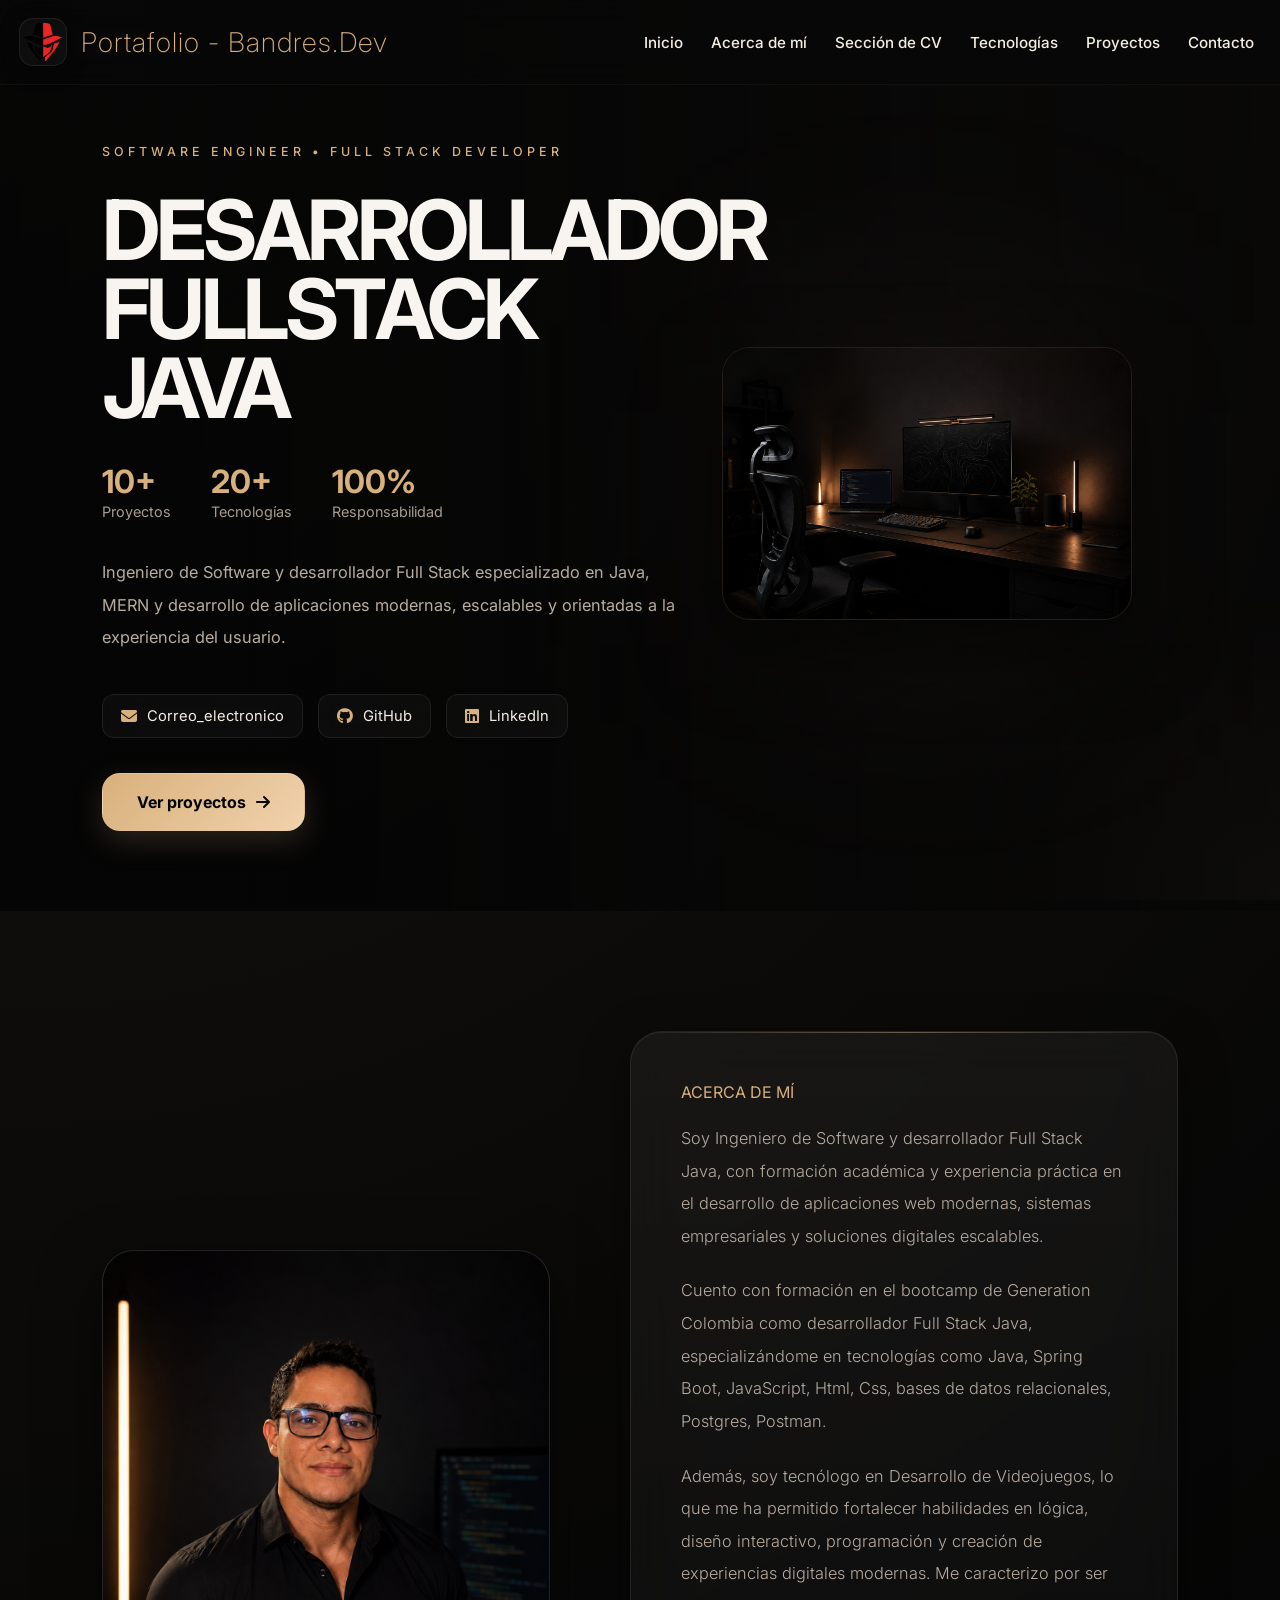
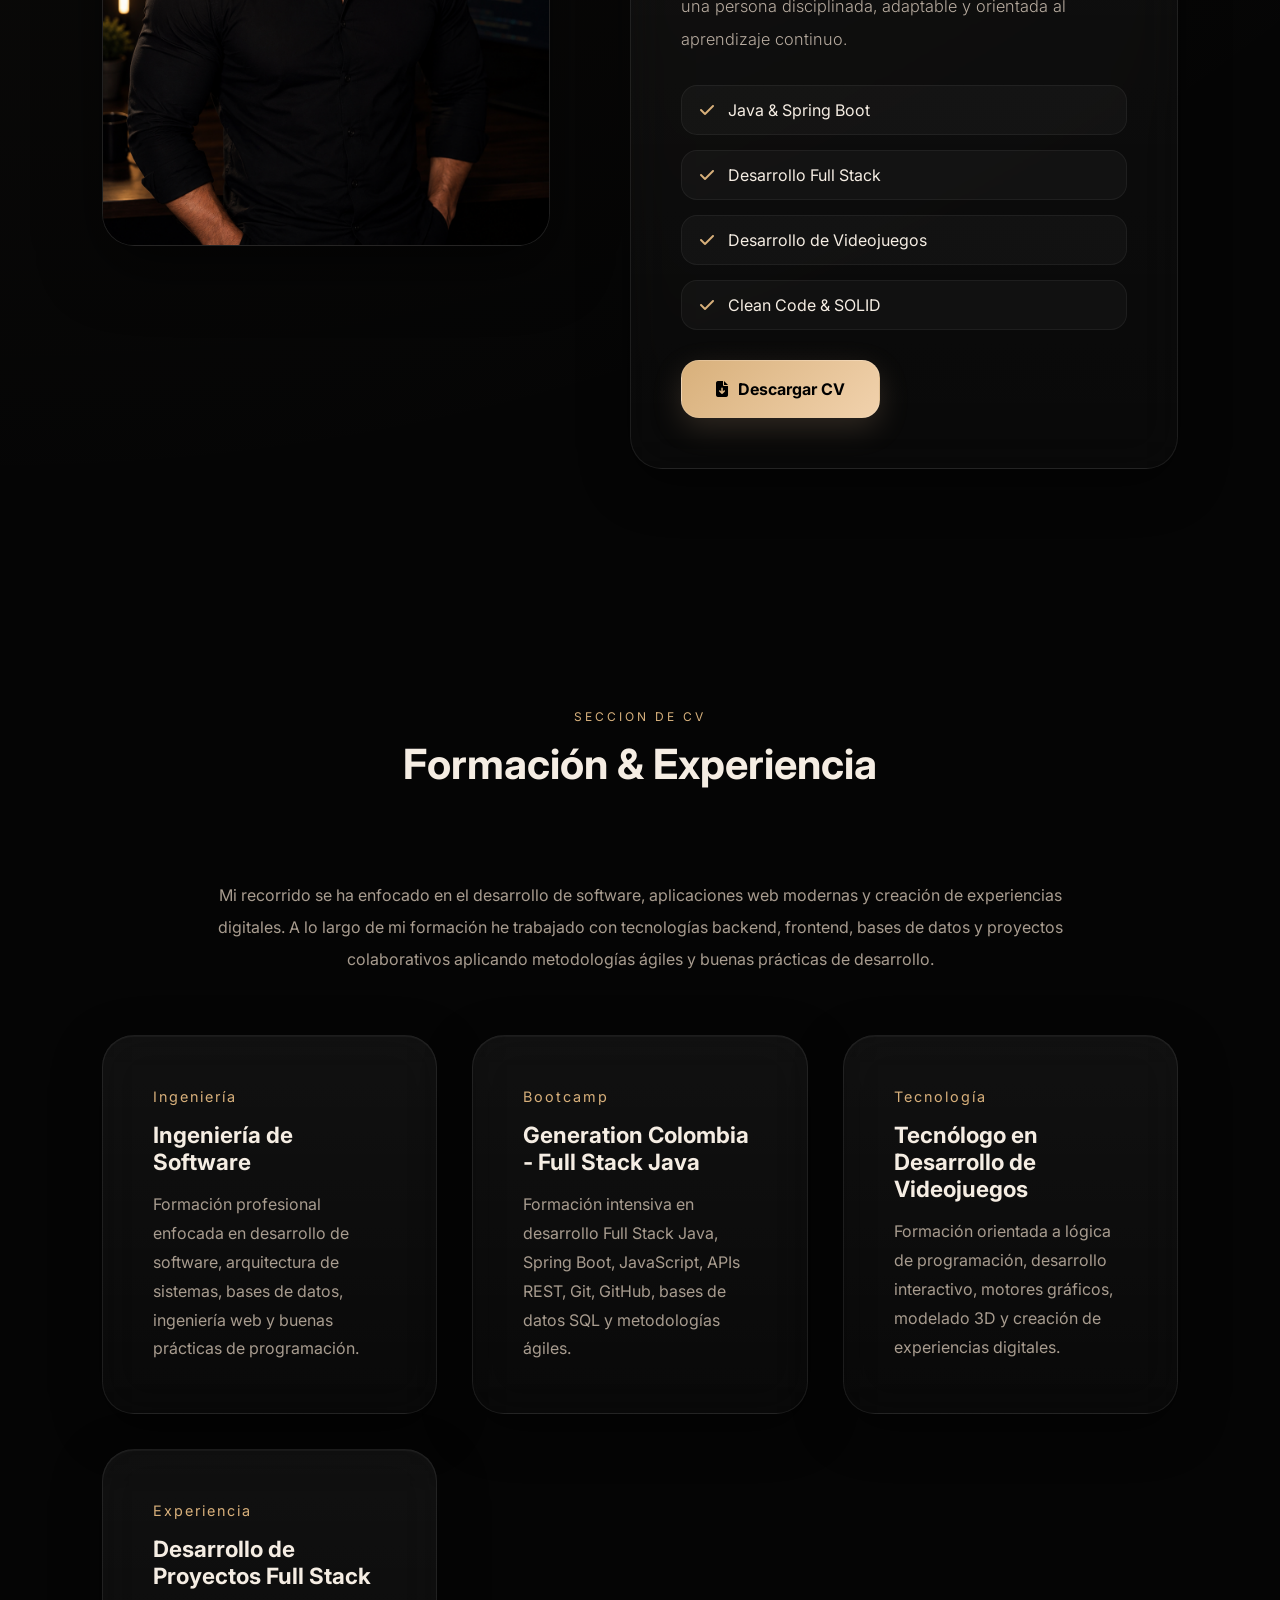
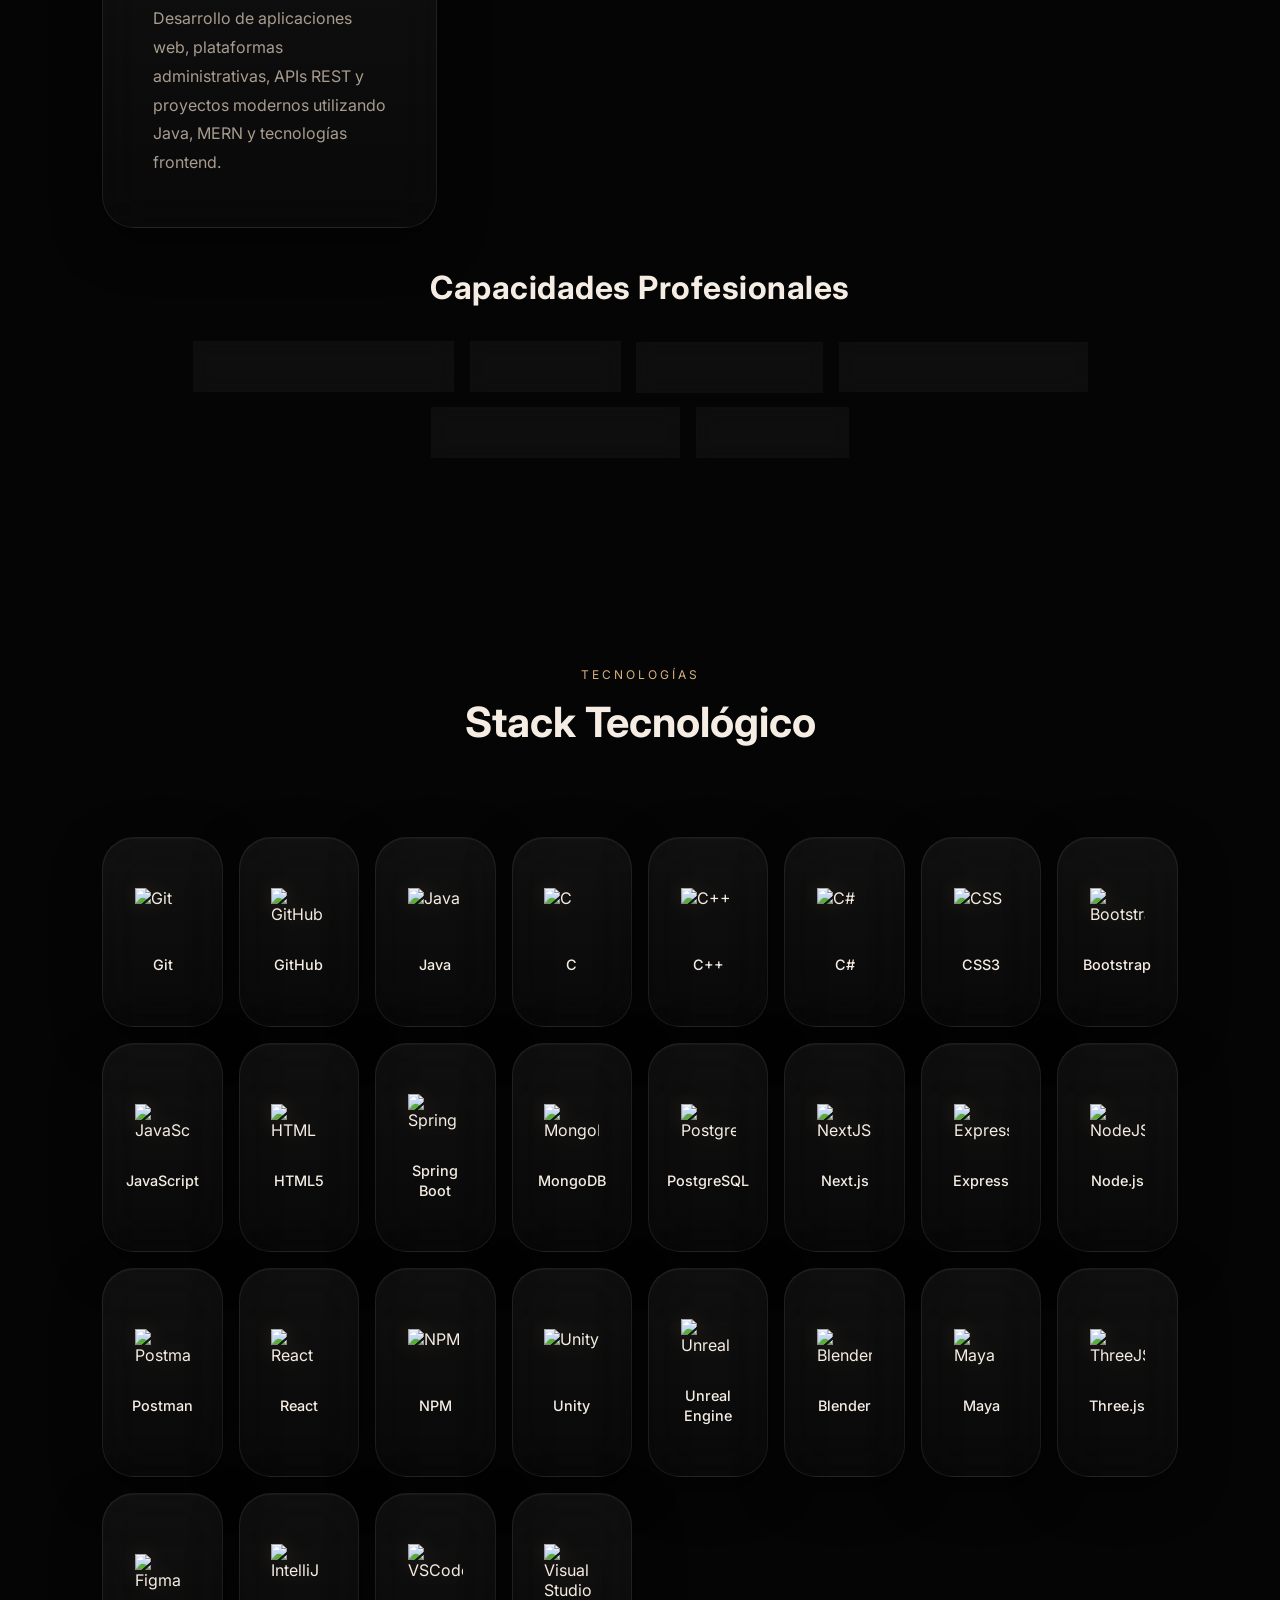
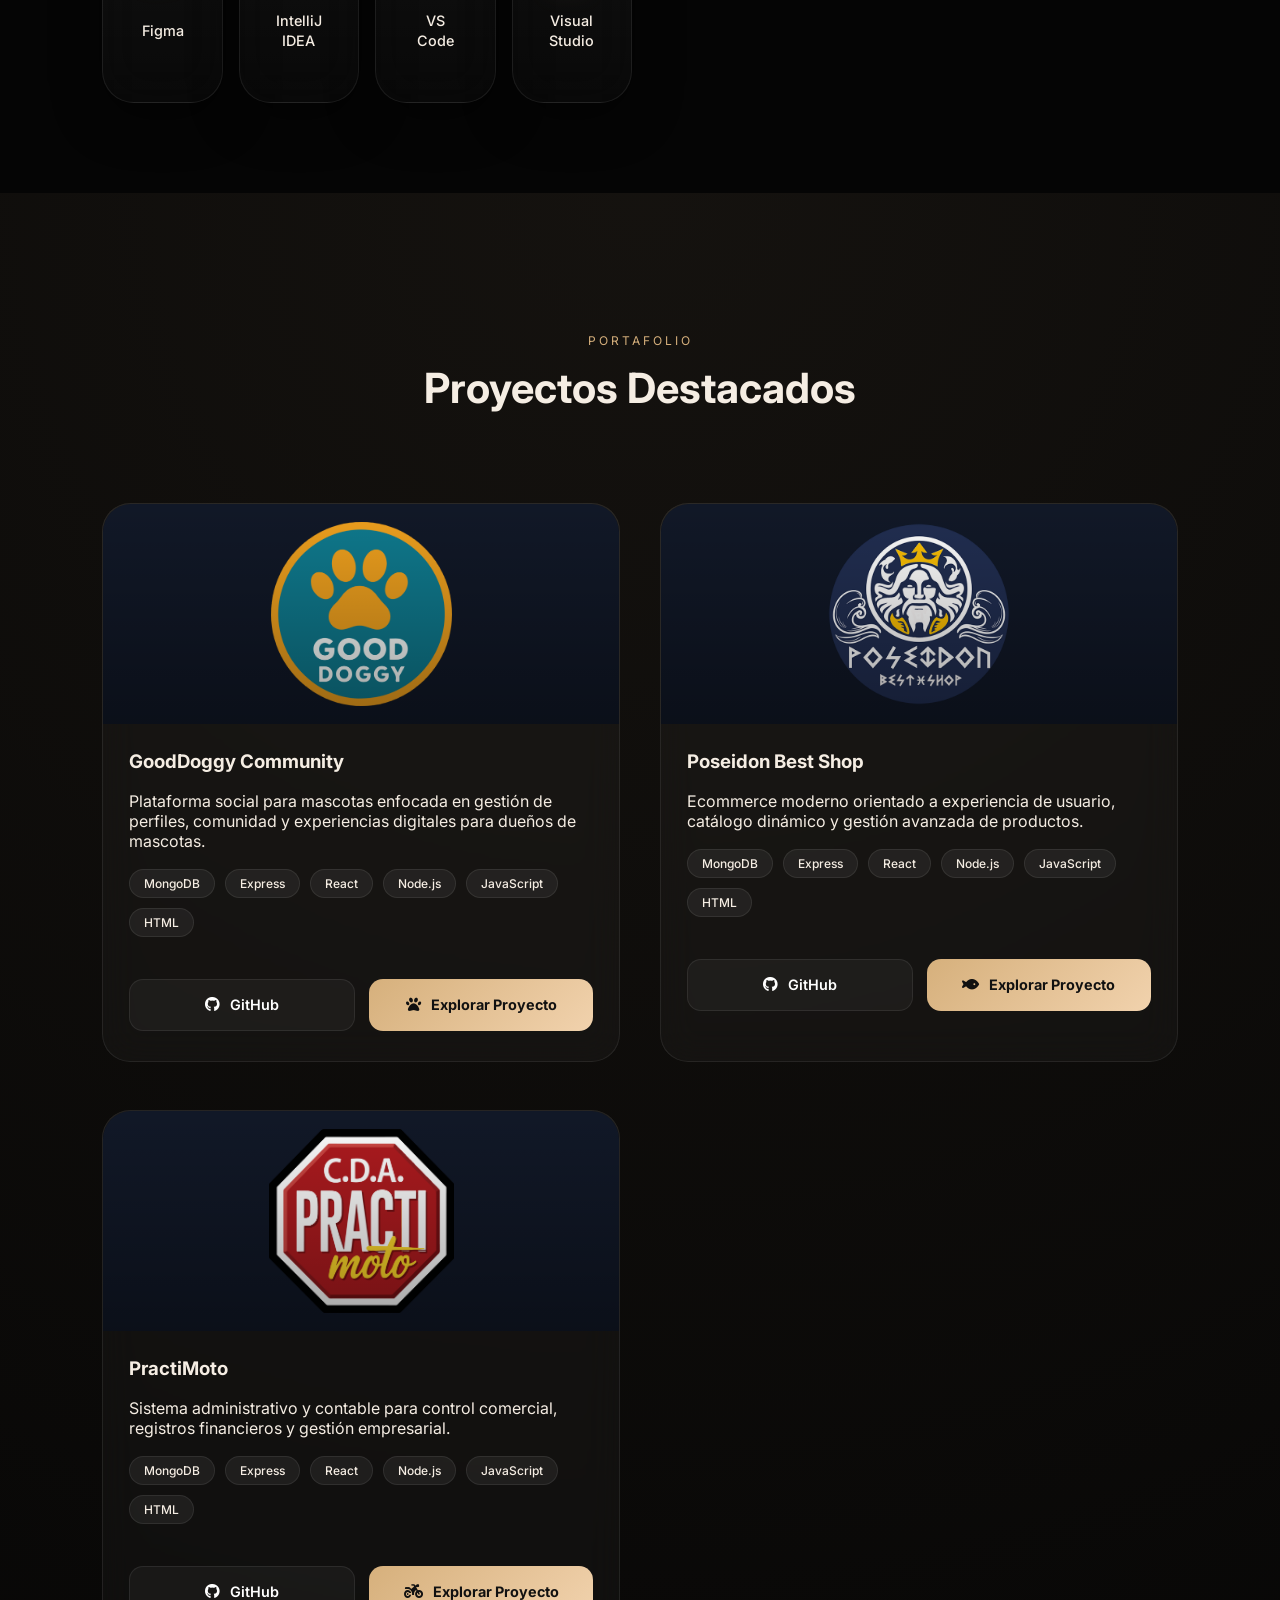
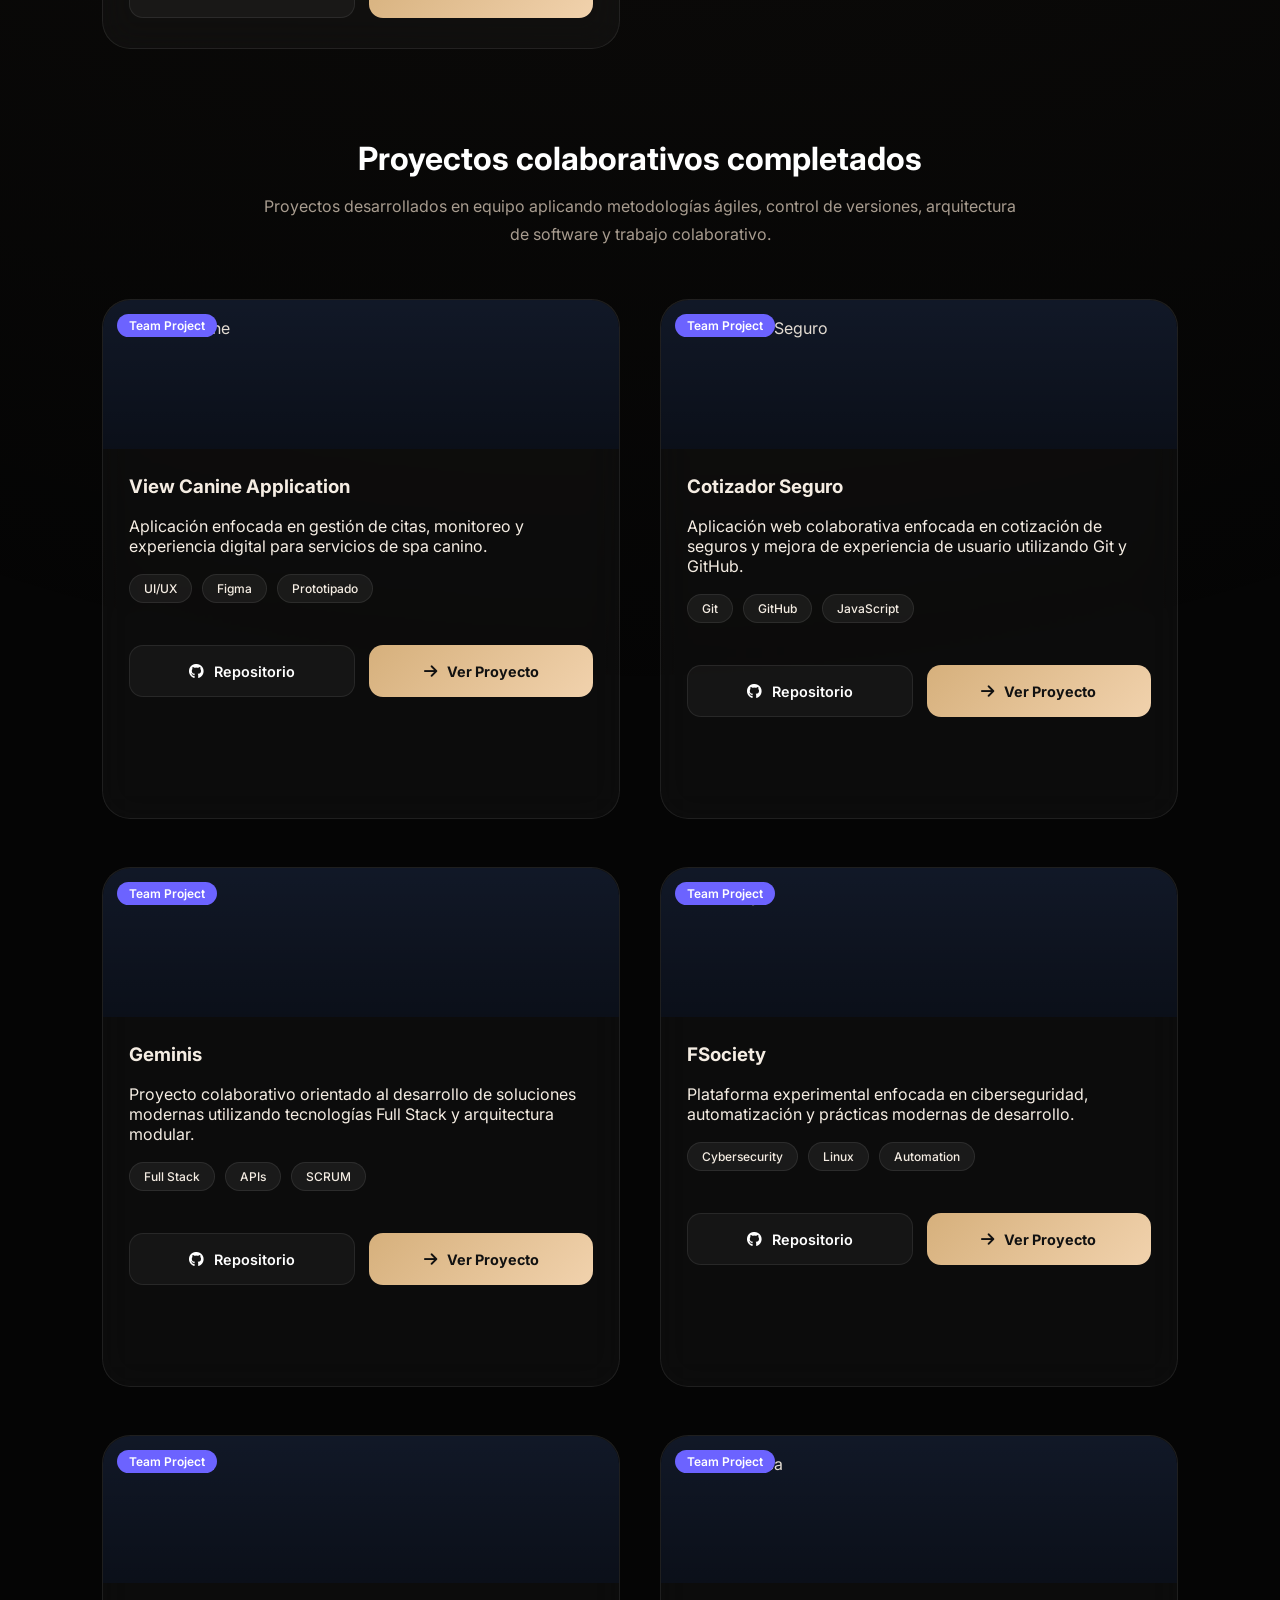
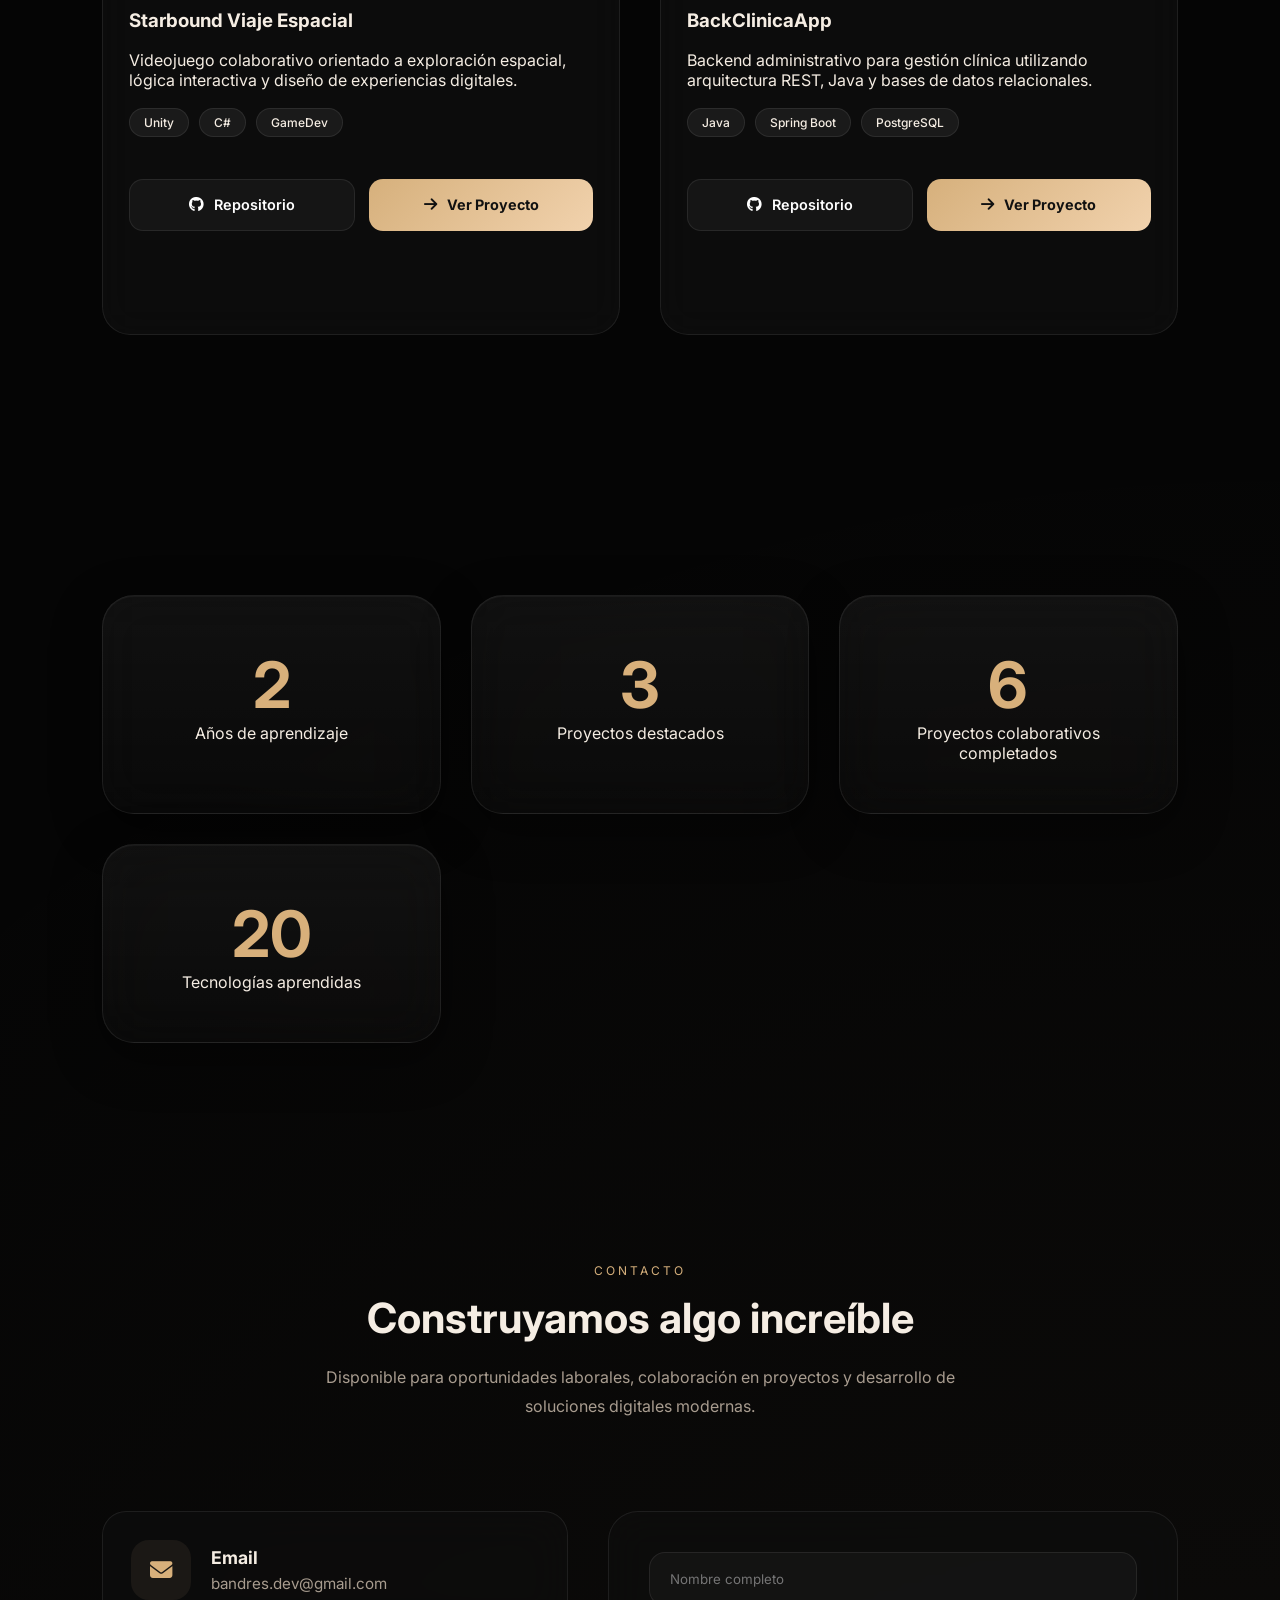
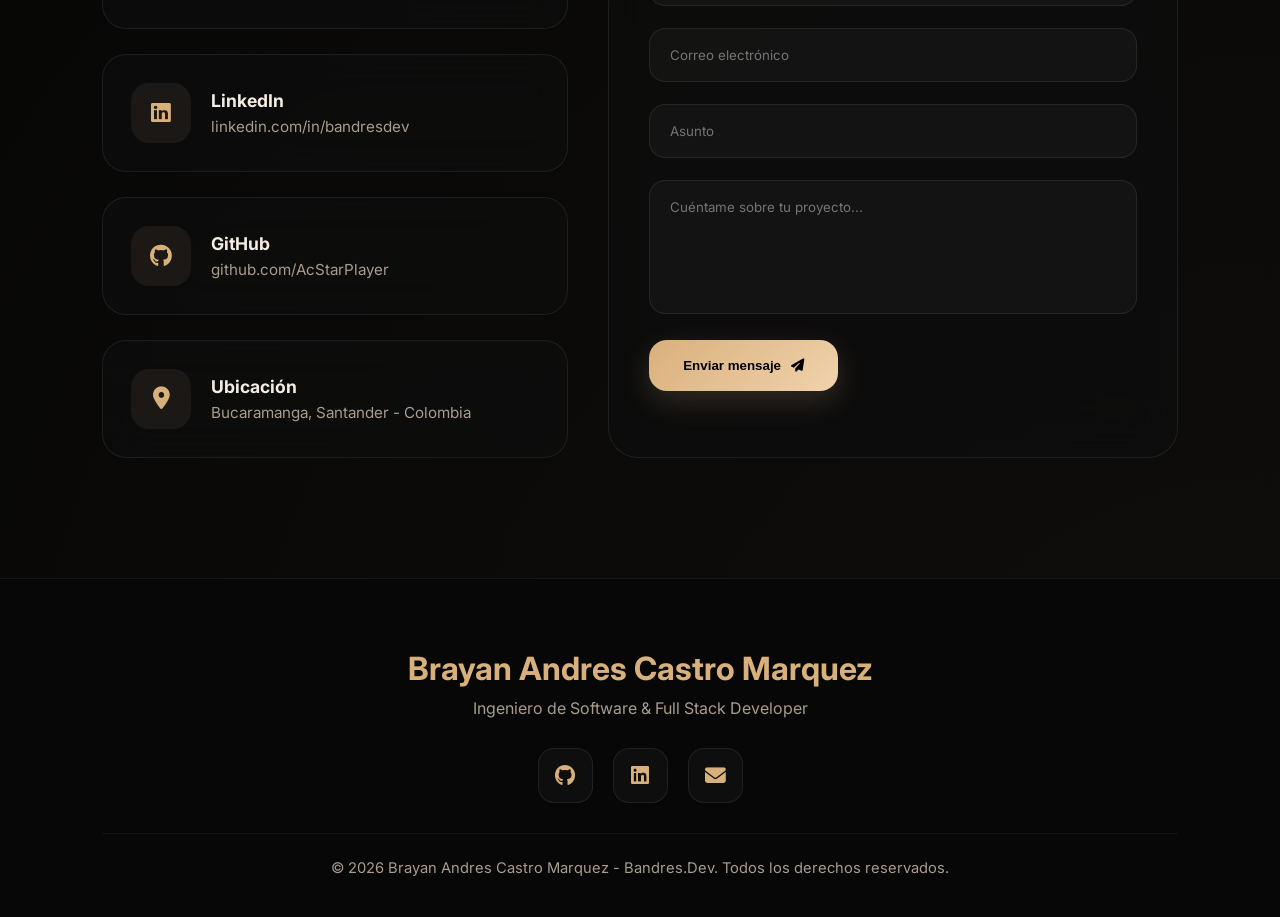
==== index.html @ ba2f90a4 "logo" ====
<!DOCTYPE html>
<html lang="es">

<head>
    <meta charset="UTF-8">
    <meta name="viewport" content="width=device-width, initial-scale=1.0">

    <title>Brayan Castro | Ingeniero de Software</title>

    <!-- CSS -->
    <link rel="stylesheet" href="css/styles.css">
    <link rel="stylesheet" href="css/projects.css">

    <!-- ICONOS -->
    <link rel="stylesheet"
        href="https://cdnjs.cloudflare.com/ajax/libs/font-awesome/6.5.2/css/all.min.css">

    <!-- GOOGLE FONTS -->
    <link rel="preconnect" href="https://fonts.googleapis.com">

    <link href="https://fonts.googleapis.com/css2?family=Inter:wght@300;400;500;600;700&display=swap"
        rel="stylesheet">
</head>

<body>

    <!-- LOADER -->

<div id="loader">

    <div class="spinner"></div>

</div>

    <!-- ========================= -->
    <!-- NAVBAR -->
    <!-- ========================= -->

    <header class="header">

        <nav class="navbar">

            <div class="logo">

                <img 
                    src="/logoMarcaPersonal/logoh.png" 
                    alt="Bandres Logo"
                    class="logo-img"
                >

                <span>
                    Portafolio - Bandres.Dev
                </span>

            </div>

            <!-- BOTON MENU MOBILE -->
            <div class="menu-toggle" id="menu-toggle">
                <span></span>
                <span></span>
                <span></span>
            </div>

            <ul class="nav-links" id="nav-links">

                <li><a href="#inicio">Inicio</a></li>

                <li><a href="#sobre-mi">
                    Acerca de mí
                </a></li>

                <li><a href="#cv">
                    Sección de CV
                </a></li>

                <li><a href="#tecnologias">
                    Tecnologías
                </a></li>

                <li><a href="#proyectos">
                    Proyectos
                </a></li>

                <li><a href="#contacto">
                    Contacto
                </a></li>

            </ul>

        </nav>

    </header>

    <!-- ========================= -->
    <!-- HERO -->
    <!-- ========================= -->

    <section class="hero" id="inicio">

        <div class="hero-content">

            <span class="subtitle">
                SOFTWARE ENGINEER • FULL STACK DEVELOPER
            </span>

            <h1>
                DESARROLLADOR <br>
                FULLSTACK JAVA
            </h1>

            <div class="hero-stats">

                <div>
                    <h3>10+</h3>
                    <span>Proyectos</span>
                </div>

                <div>
                    <h3>20+</h3>
                    <span>Tecnologías</span>
                </div>

                <div>
                    <h3>100%</h3>
                    <span>Responsabilidad</span>
                </div>

            </div>

            <p>
                Ingeniero de Software y desarrollador Full Stack especializado
                en Java, MERN y desarrollo de aplicaciones modernas,
                escalables y orientadas a la experiencia del usuario.
            </p>

            <!-- CONTACTO RÁPIDO -->

            <div class="hero-contact">

                <a href="mailto:bandres.dev@gmail.com">

                    <i class="fa-solid fa-envelope"></i>
                    Correo_electronico

                </a>

                <a href="https://github.com/AcStarPlayer" target="_blank">

                    <i class="fa-brands fa-github"></i>
                    GitHub

                </a>

                <a href="https://www.linkedin.com/in/bandresdev/" target="_blank">

                    <i class="fa-brands fa-linkedin"></i>
                    LinkedIn

                </a>

            </div>

            <div class="hero-buttons">

            <a href="#proyectos" class="btn-primary">
                Ver proyectos
                <i class="fa-solid fa-arrow-right"></i>
            </a>

        </div>

        </div>

        <div class="hero-image">

            <img src="img/foto2.png" alt="Brayan Castro Developer">

        </div>

    </section>

    <!-- ========================= -->
    <!-- SOBRE MÍ -->
    <!-- ========================= -->

    <section class="about" id="sobre-mi">

        <div class="about-image">

            <img src="img/foto1.png" alt="Brayan Castro">

        </div>

        <div class="about-content">

            <span>ACERCA DE MÍ</span>

            <br>
            <br>

            <p>
                Soy Ingeniero de Software y desarrollador Full Stack Java,
                con formación académica y experiencia práctica en el desarrollo
                de aplicaciones web modernas, sistemas empresariales y
                soluciones digitales escalables.
            </p>

            <p>
                Cuento con formación en el bootcamp de Generation Colombia
                como desarrollador Full Stack Java, especializándome en tecnologías
                como Java, Spring Boot, JavaScript, Html, Css, bases de datos
                relacionales, Postgres, Postman.
            </p>

            <p>
                Además, soy tecnólogo en Desarrollo de Videojuegos,
                lo que me ha permitido fortalecer habilidades en lógica,
                diseño interactivo, programación y creación de experiencias
                digitales modernas. Me caracterizo por ser una persona
                disciplinada, adaptable y orientada al aprendizaje continuo.
            </p>

            <div class="about-checks">

                <div>
                    <i class="fa-solid fa-check"></i>
                    Java & Spring Boot
                </div>

                <div>
                    <i class="fa-solid fa-check"></i>
                    Desarrollo Full Stack
                </div>

                <div>
                    <i class="fa-solid fa-check"></i>
                    Desarrollo de Videojuegos
                </div>

                <div>
                    <i class="fa-solid fa-check"></i>
                    Clean Code & SOLID
                </div>

            </div>

            <a 
                href="docs/CV-Brayan-Castro-Mod.pdf"
                download
                class="btn-primary"
            >

                <i class="fa-solid fa-file-arrow-down"></i>
                Descargar CV

            </a>

        </div>

    </section>


<!-- ========================= -->
<!-- CV -->
<!-- ========================= -->

<section class="experience" id="cv">

<!-- ========================= -->
<!-- EXPERIENCIA -->
<!-- ========================= -->

    <div class="section-title">

        <span>SECCION DE CV</span>

        <h2>Formación & Experiencia</h2>

    </div>

    <p class="experience-description">

        Mi recorrido se ha enfocado en el desarrollo de software,
    aplicaciones web modernas y creación de experiencias digitales.
    A lo largo de mi formación he trabajado con tecnologías backend,
    frontend, bases de datos y proyectos colaborativos aplicando
    metodologías ágiles y buenas prácticas de desarrollo.

    </p>

    <div class="timeline">

    <!-- Ingeniería -->

        <div class="timeline-item">

            <span>Ingeniería</span>

            <h3>Ingeniería de Software</h3>

            <p>
                Formación profesional enfocada en desarrollo de software,
                arquitectura de sistemas, bases de datos, ingeniería web
                y buenas prácticas de programación.
            </p>

        </div>

        <!-- Bootcamp -->

        <div class="timeline-item">

            <span>Bootcamp</span>

            <h3>Generation Colombia - Full Stack Java</h3>

            <p>
                Formación intensiva en desarrollo Full Stack Java,
                Spring Boot, JavaScript, APIs REST, Git, GitHub,
                bases de datos SQL y metodologías ágiles.
            </p>

        </div>

        <!-- Tecnólogo -->

        <div class="timeline-item">

            <span>Tecnología</span>

            <h3>Tecnólogo en Desarrollo de Videojuegos</h3>

            <p>
                Formación orientada a lógica de programación,
                desarrollo interactivo, motores gráficos,
                modelado 3D y creación de experiencias digitales.
            </p>

        </div>

        <!-- Experiencia -->

        <div class="timeline-item">

            <span>Experiencia</span>

            <h3>Desarrollo de Proyectos Full Stack</h3>

            <p>
                Desarrollo de aplicaciones web, plataformas
                administrativas, APIs REST y proyectos
                modernos utilizando Java, MERN y tecnologías frontend.
            </p>

        </div>

    </div>

    <div class="skills-summary">

        <br>
        <br>

        <h3>Capacidades Profesionales</h3>

        <div class="skills-grid">

            <span>Arquitectura Cliente-Servidor</span>
            <span>Diseño UI / UX</span>
            <span>Modelado de Datos</span>
            <span>Integración de APIs RESTful</span>
            <span>POO & Estructuras de Datos</span>
            <span>SCRUM / Agile</span>

        </div>

    </div>

</section>

    <!-- ========================= -->
    <!-- TECNOLOGÍAS -->
    <!-- ========================= -->

    <section class="technologies" id="tecnologias">

        <div class="section-title">

            <span>TECNOLOGÍAS</span>

            <h2>Stack Tecnológico</h2>

        </div>

        <div class="tech-grid">

            <div class="tech-card">
                <img src="https://skillicons.dev/icons?i=git" alt="Git">
                <h3>Git</h3>
            </div>

            <div class="tech-card">
                <img src="https://skillicons.dev/icons?i=github" alt="GitHub">
                <h3>GitHub</h3>
            </div>

            <div class="tech-card">
                <img src="https://skillicons.dev/icons?i=java" alt="Java">
                <h3>Java</h3>
            </div>

            <div class="tech-card">
                <img src="https://skillicons.dev/icons?i=c" alt="C">
                <h3>C</h3>
            </div>

            <div class="tech-card">
                <img src="https://skillicons.dev/icons?i=cpp" alt="C++">
                <h3>C++</h3>
            </div>

            <div class="tech-card">
                <img src="https://skillicons.dev/icons?i=cs" alt="C#">
                <h3>C#</h3>
            </div>

            <div class="tech-card">
                <img src="https://skillicons.dev/icons?i=css" alt="CSS">
                <h3>CSS3</h3>
            </div>

            <div class="tech-card">
                <img src="https://skillicons.dev/icons?i=bootstrap" alt="Bootstrap">
                <h3>Bootstrap</h3>
            </div>

            <div class="tech-card">
                <img src="https://skillicons.dev/icons?i=js" alt="JavaScript">
                <h3>JavaScript</h3>
            </div>

            <div class="tech-card">
                <img src="https://skillicons.dev/icons?i=html" alt="HTML">
                <h3>HTML5</h3>
            </div>

            <div class="tech-card">
                <img src="https://skillicons.dev/icons?i=spring" alt="Spring">
                <h3>Spring Boot</h3>
            </div>

            <div class="tech-card">
                <img src="https://skillicons.dev/icons?i=mongodb" alt="MongoDB">
                <h3>MongoDB</h3>
            </div>


            <div class="tech-card">
                <img src="https://skillicons.dev/icons?i=postgres" alt="PostgreSQL">
                <h3>PostgreSQL</h3>
            </div>

            <div class="tech-card">
                <img src="https://skillicons.dev/icons?i=nextjs" alt="NextJS">
                <h3>Next.js</h3>
            </div>

            <div class="tech-card">
                <img src="https://skillicons.dev/icons?i=express" alt="Express">
                <h3>Express</h3>
            </div>

            <div class="tech-card">
                <img src="https://skillicons.dev/icons?i=nodejs" alt="NodeJS">
                <h3>Node.js</h3>
            </div>

            <div class="tech-card">
                <img src="https://skillicons.dev/icons?i=postman" alt="Postman">
                <h3>Postman</h3>
            </div>

            <div class="tech-card">
                <img src="https://skillicons.dev/icons?i=react" alt="React">
                <h3>React</h3>
            </div>


            <div class="tech-card">
                <img src="https://cdn.jsdelivr.net/gh/devicons/devicon/icons/npm/npm-original-wordmark.svg" alt="NPM">
                <h3>NPM</h3>
            </div>

            <div class="tech-card">
                <img src="https://skillicons.dev/icons?i=unity" alt="Unity">
                <h3>Unity</h3>
            </div>

            <div class="tech-card">
                <img src="https://skillicons.dev/icons?i=unreal" alt="Unreal">
                <h3>Unreal Engine</h3>
            </div>

            <div class="tech-card">
                <img src="https://skillicons.dev/icons?i=blender" alt="Blender">
                <h3>Blender</h3>
            </div>

            <div class="tech-card">
                <img src="https://cdn.jsdelivr.net/gh/devicons/devicon/icons/maya/maya-original.svg" alt="Maya">
                <h3>Maya</h3>
            </div>

            <div class="tech-card">
                <img src="https://skillicons.dev/icons?i=threejs" alt="ThreeJS">
                <h3>Three.js</h3>
            </div>

            <div class="tech-card">
                <img src="https://skillicons.dev/icons?i=figma" alt="Figma">
                <h3>Figma</h3>
            </div>

            <div class="tech-card">
                <img src="https://skillicons.dev/icons?i=idea" alt="IntelliJ">
                <h3>IntelliJ IDEA</h3>
            </div>

            <div class="tech-card">
                <img src="https://skillicons.dev/icons?i=vscode" alt="VSCode">
                <h3>VS Code</h3>
            </div>

            <div class="tech-card">
                <img src="https://skillicons.dev/icons?i=visualstudio" alt="Visual Studio">
                <h3>Visual Studio</h3>
            </div>

        </div>

    </section>

<!-- ========================= -->
<!-- PROYECTOS -->
<!-- ========================= -->

<section class="projects" id="proyectos">

    <div class="section-title">

        <span>PORTAFOLIO</span>

        <h2>Proyectos Destacados</h2>

    </div>

    <div class="projects-grid">

        <!-- GOODDOGGY -->

        <div class="project-card">

            <div class="project-image">

                <img src="/projects/imgGoodDoggy/logogooddoggy.png" alt="GoodDoggy">
            
            </div>

            <div class="project-content">

                <h3>GoodDoggy Community</h3>

                <p>
                    Plataforma social para mascotas enfocada en
                    gestión de perfiles, comunidad y experiencias
                    digitales para dueños de mascotas.
                </p>

                <div class="project-tags">

                    <span>MongoDB</span>
                    <span>Express</span>
                    <span>React</span>
                    <span>Node.js</span>
                    <span>JavaScript</span>
                    <span>HTML</span>

                </div>

                <div class="project-buttons">

                    <a 
                        href="https://github.com/AcStarPlayer/gooddoggyibero"
                        target="_blank"
                        class="project-btn github-btn"
                    >

                        <i class="fa-brands fa-github"></i>
                        GitHub

                    </a>

                    <a 
                        href="projects/gooddoggy.html"
                        class="project-btn demo-btn"
                    >

                        <i class="fa-solid fa-paw"></i>
                        Explorar Proyecto

                    </a>

                </div>

            </div>

        </div>

        <!-- POSEIDON -->

        <div class="project-card">

            <div class="project-image">

                <img src="/projects/imgProjects/logoposeidon.png" alt="Poseidon Shop">

            </div>

            <div class="project-content">

                <h3>Poseidon Best Shop</h3>

                <p>
                    Ecommerce moderno orientado a experiencia
                    de usuario, catálogo dinámico y gestión
                    avanzada de productos.
                </p>

                <div class="project-tags">

                    <span>MongoDB</span>
                    <span>Express</span>
                    <span>React</span>
                    <span>Node.js</span>
                    <span>JavaScript</span>
                    <span>HTML</span>

                </div>

                <div class="project-buttons">

                    <a 
                        href="https://github.com/AcStarPlayer/poseidonibero-v2"
                        target="_blank"
                        class="project-btn github-btn"
                    >

                        <i class="fa-brands fa-github"></i>
                        GitHub

                    </a>

                    <a 
                        href="/projects/poseidon1.html"
                        class="project-btn demo-btn"
                    >

                        <i class="fa-etch fa-solid fa-fish"></i>
                        Explorar Proyecto

                    </a>

                </div>

            </div>

        </div>

        <!-- PRACTIMOTO -->

        <div class="project-card">

            <div class="project-image">

                <img src="/projects/imgCdaPractiMoto/cdapractimoto.png" alt="PractiMoto">

            </div>

            <div class="project-content">

                <h3>PractiMoto</h3>

                <p>
                    Sistema administrativo y contable
                    para control comercial, registros
                    financieros y gestión empresarial.
                </p>

                <div class="project-tags">

                    <span>MongoDB</span>
                    <span>Express</span>
                    <span>React</span>
                    <span>Node.js</span>
                    <span>JavaScript</span>
                    <span>HTML</span>

                </div>

                <div class="project-buttons">

                    <a 
                        href="https://github.com/AcStarPlayer/CdaPractiMoto"
                        target="_blank"
                        class="project-btn github-btn"
                    >
                        <i class="fa-brands fa-github"></i>
                        GitHub

                    </a>

                    <a 
                        href="projects/practimoto.html"
                        class="project-btn demo-btn"
                    >

                        <i class="fa-solid fa-motorcycle"></i>
                        Explorar Proyecto

                    </a>

                </div>

            </div>

        </div>

    </div>

    <!-- ========================= -->
    <!-- PROYECTOS COLABORATIVOS -->
    <!-- ========================= -->

    <div class="projects-subtitle">

        <h3>
            Proyectos colaborativos completados
        </h3>

        <p>
            Proyectos desarrollados en equipo aplicando
            metodologías ágiles, control de versiones,
            arquitectura de software y trabajo colaborativo.
        </p>

    </div> 

    <div class="projects-grid collaborative-projects">

        <!-- VIEW CANINE -->

        <div class="project-card">

            <span class="badge-team">Team Project</span>

            <div class="project-image">

                <img src="img/viewcanine.jpg" alt="View Canine">

            </div>

            <div class="project-content">

                <h3>View Canine Application</h3>

                <p>
                    Aplicación enfocada en gestión de citas,
                    monitoreo y experiencia digital para
                    servicios de spa canino.
                </p>

                <div class="project-tags">

                    <span>UI/UX</span>
                    <span>Figma</span>
                    <span>Prototipado</span>

                </div>

                <div class="project-buttons">

                    <a href="#" class="project-btn github-btn">
                        <i class="fa-brands fa-github"></i>
                        Repositorio
                    </a>

                    <a href="#" class="project-btn demo-btn">
                        <i class="fa-solid fa-arrow-right"></i>
                        Ver Proyecto
                    </a>

                </div>

            </div>

        </div>

        <!-- COTIZADOR -->

        <div class="project-card">

            <span class="badge-team">Team Project</span>

            <div class="project-image">

                <img src="img/cotizador.jpg" alt="Cotizador Seguro">

            </div>

            <div class="project-content">

                <h3>Cotizador Seguro</h3>

                <p>
                    Aplicación web colaborativa enfocada en
                    cotización de seguros y mejora de experiencia
                    de usuario utilizando Git y GitHub.
                </p>

                <div class="project-tags">

                    <span>Git</span>
                    <span>GitHub</span>
                    <span>JavaScript</span>

                </div>

                <div class="project-buttons">

                    <a href="#" class="project-btn github-btn">
                        <i class="fa-brands fa-github"></i>
                        Repositorio
                    </a>

                    <a href="#" class="project-btn demo-btn">
                        <i class="fa-solid fa-arrow-right"></i>
                        Ver Proyecto
                    </a>

                </div>

            </div>

        </div>

        <!-- GEMINIS -->

        <div class="project-card">

            <span class="badge-team">Team Project</span>

            <div class="project-image">

                <img src="img/geminis.jpg" alt="Geminis">

            </div>

            <div class="project-content">

                <h3>Geminis</h3>

                <p>
                    Proyecto colaborativo orientado al desarrollo
                    de soluciones modernas utilizando tecnologías
                    Full Stack y arquitectura modular.
                </p>

                <div class="project-tags">

                    <span>Full Stack</span>
                    <span>APIs</span>
                    <span>SCRUM</span>

                </div>

                <div class="project-buttons">

                    <a href="#" class="project-btn github-btn">
                        <i class="fa-brands fa-github"></i>
                        Repositorio
                    </a>

                    <a href="#" class="project-btn demo-btn">
                        <i class="fa-solid fa-arrow-right"></i>
                        Ver Proyecto
                    </a>

                </div>

            </div>

        </div>


        <!-- FSOCIETY -->

        <div class="project-card">

            <span class="badge-team">Team Project</span>

            <div class="project-image">

                <img src="img/fsociety.jpg" alt="FSociety">

            </div>

            <div class="project-content">

                <h3>FSociety</h3>

                <p>
                    Plataforma experimental enfocada en
                    ciberseguridad, automatización y
                    prácticas modernas de desarrollo.
                </p>

                <div class="project-tags">

                    <span>Cybersecurity</span>
                    <span>Linux</span>
                    <span>Automation</span>

                </div>

                <div class="project-buttons">

                    <a href="#" class="project-btn github-btn">
                        <i class="fa-brands fa-github"></i>
                        Repositorio
                    </a>

                    <a href="#" class="project-btn demo-btn">
                        <i class="fa-solid fa-arrow-right"></i>
                        Ver Proyecto
                    </a>

                </div>

            </div>

        </div>

        <!-- STARBOUND -->

        <div class="project-card">

            <span class="badge-team">Team Project</span>

            <div class="project-image">

                <img src="img/starbound.jpg" alt="Starbound">

            </div>

            <div class="project-content">

                <h3>Starbound Viaje Espacial</h3>

                <p>
                    Videojuego colaborativo orientado a
                    exploración espacial, lógica interactiva
                    y diseño de experiencias digitales.
                </p>

                <div class="project-tags">

                    <span>Unity</span>
                    <span>C#</span>
                    <span>GameDev</span>

                </div>

                <div class="project-buttons">

                    <a href="#" class="project-btn github-btn">
                        <i class="fa-brands fa-github"></i>
                        Repositorio
                    </a>

                    <a href="#" class="project-btn demo-btn">
                        <i class="fa-solid fa-arrow-right"></i>
                        Ver Proyecto
                    </a>

                </div>

            </div>

        </div>

        <!-- BACKCLINICA -->

        <div class="project-card">

            <span class="badge-team">Team Project</span>

            <div class="project-image">

                <img src="img/backclinica.jpg" alt="BackClinica">

            </div>

            <div class="project-content">

                <h3>BackClinicaApp</h3>

                <p>
                    Backend administrativo para gestión
                    clínica utilizando arquitectura REST,
                    Java y bases de datos relacionales.
                </p>

                <div class="project-tags">

                    <span>Java</span>
                    <span>Spring Boot</span>
                    <span>PostgreSQL</span>

                </div>

                <div class="project-buttons">

                    <a href="#" class="project-btn github-btn">
                        <i class="fa-brands fa-github"></i>
                        Repositorio
                    </a>

                    <a href="#" class="project-btn demo-btn">
                        <i class="fa-solid fa-arrow-right"></i>
                        Ver Proyecto
                    </a>

                </div>

            </div>

        </div>

    </div>

</section>

<!-- ========================= -->
<!-- ESTADÍSTICAS -->
<!-- ========================= -->

<section class="stats">

    <div class="stat-box">

        <h2 class="counter" data-target="2">0</h2>

        <p>
            Años de aprendizaje
        </p>

    </div>

    <div class="stat-box">

        <h2 class="counter" data-target="3">0</h2>

        <p>
            Proyectos destacados
        </p>

    </div>

    <div class="stat-box">

        <h2 class="counter" data-target="6">0</h2>

        <p>
            Proyectos colaborativos completados
        </p>

    </div>

    <div class="stat-box">

        <h2 class="counter" data-target="20">0</h2>

        <p>
            Tecnologías aprendidas
        </p>

    </div>

</section>

<!-- ========================= -->
<!-- CONTACTO -->
<!-- ========================= -->

<section class="contact" id="contacto">

    <div class="section-title">

        <span>CONTACTO</span>

        <h2>Construyamos algo increíble</h2>

        <p class="contact-description">

            Disponible para oportunidades laborales,
            colaboración en proyectos y desarrollo
            de soluciones digitales modernas.

        </p>

    </div>

    <div class="contact-container">

        <!-- INFORMACIÓN -->

        <div class="contact-info">

            <!-- EMAIL -->

            <a 
                href="mailto:bandres.dev@gmail.com"
                class="contact-card"
            >

                <i class="fa-solid fa-envelope"></i>

                <div>

                    <h3>Email</h3>

                    <p>bandres.dev@gmail.com</p>

                </div>

            </a>

            <!-- LINKEDIN -->

            <a 
                href="https://www.linkedin.com/in/bandresdev/"
                target="_blank"
                class="contact-card"
            >

                <i class="fa-brands fa-linkedin"></i>

                <div>

                    <h3>LinkedIn</h3>

                    <p>linkedin.com/in/bandresdev</p>

                </div>

            </a>

            <!-- GITHUB -->

            <a 
                href="https://github.com/AcStarPlayer"
                target="_blank"
                class="contact-card"
            >

                <i class="fa-brands fa-github"></i>

                <div>

                    <h3>GitHub</h3>

                    <p>github.com/AcStarPlayer</p>

                </div>

            </a>

            <!-- UBICACIÓN -->

            <a 
                href="https://www.google.com/maps/place/Bucaramanga,+Santander/"
                target="_blank"
                class="contact-card"
            >

                <i class="fa-solid fa-location-dot"></i>

                <div>

                    <h3>Ubicación</h3>

                    <p>Bucaramanga, Santander - Colombia</p>

                </div>

            </a>

        </div>

        <!-- FORMULARIO -->

        <form class="contact-form" id="contact-form">

            <div class="input-group">

                <input 
                    type="text"
                    name="from_name"
                    placeholder="Nombre completo"
                    required
                >

            </div>

            <div class="input-group">

                <input 
                    type="email"
                    name="from_email"
                    placeholder="Correo electrónico"
                    required
                >

            </div>

            <div class="input-group">

                <input 
                    type="text"
                    name="subject"
                    placeholder="Asunto"
                    required
                >

            </div>

            <div class="input-group">

                <textarea
                    name="message"
                    rows="6"
                    placeholder="Cuéntame sobre tu proyecto..."
                    required
                ></textarea>

            </div>

            <button type="submit" class="btn-primary">

                Enviar mensaje

                <i class="fa-solid fa-paper-plane"></i>

            </button>

        </form>

    </div>

</section>

<!-- ========================= -->
<!-- FOOTER -->
<!-- ========================= -->

<footer class="footer">

    <div class="footer-content">

        <div class="footer-brand">

            <h3>Brayan Andres Castro Marquez</h3>

            <p>
                Ingeniero de Software & Full Stack Developer
            </p>

        </div>

        <div class="footer-socials">

            <a 
                href="https://github.com/AcStarPlayer"
                target="_blank"
                rel="noopener noreferrer"
            >
                <i class="fa-brands fa-github"></i>
            </a>

            <a 
                href="https://www.linkedin.com/in/bandresdev/"
                target="_blank"
            >
                <i class="fa-brands fa-linkedin"></i>
            </a>

            <a href="mailto:bandres.dev@gmail.com">

                <i class="fa-solid fa-envelope"></i>

            </a>

        </div>

        <div class="footer-bottom">

            <p>
                © 2026 Brayan Andres Castro Marquez - Bandres.Dev. Todos los derechos reservados.
            </p>

        </div>

    </div>

</footer>

    <!-- EMAIL JS -->
    <script src="https://cdn.jsdelivr.net/npm/@emailjs/browser@4/dist/email.min.js"></script>

    <!-- JS -->
    <script src="js/app.js"></script>

</body>

</html>
---- css/styles.css ----
/* ========================= */
/* RESET */
/* ========================= */

*{
    margin:0;
    padding:0;
    box-sizing:border-box;
}

html{
    scroll-behavior:smooth;
}
body{

    font-family:'Inter', sans-serif;

    background:
    radial-gradient(
        circle at top left,
        rgba(214,180,140,.08),
        transparent 20%
    ),

    radial-gradient(
        circle at bottom right,
        rgba(214,180,140,.05),
        transparent 20%
    ),

    #050505;

    color:var(--text);

    overflow-x:hidden;

}

body::before{

    content:'';    

    position:fixed;

    inset:0;

    background:
    radial-gradient(
        circle at top left,
        rgba(214,180,140,.08),
        transparent 25%
    ),

    radial-gradient(
        circle at bottom right,
        rgba(214,180,140,.05),
        transparent 20%
    );

    pointer-events:none;

    z-index:0;

}

section{

    position:relative;
    z-index:2;
    padding:120px 8%;

}

body::after{

    content:'';

    position:fixed;

    inset:0;

    background-image:
    linear-gradient(rgba(255,255,255,.03) 1px, transparent 1px),
    linear-gradient(90deg, rgba(255,255,255,.03) 1px, transparent 1px);

    background-size:60px 60px;

    opacity:.15;

    pointer-events:none;

    z-index:0;

}

/* ========================= */
/* VARIABLES */
/* ========================= */

:root{

    --bg-color:#050505;

    --card-color:
    rgba(15,15,15,.72);

    --primary:#d8b07b;

    --primary-light:#f1d2ad;

    --text:#f5ede3;

    --gray:#a89c8f;

    --border:
    rgba(255,255,255,.08);

    --glass:
    rgba(255,255,255,.03);

    --glass-border:
    rgba(255,255,255,.10);

    --glass-bg:
    linear-gradient(
        180deg,
        rgba(255,255,255,.05),
        rgba(255,255,255,.02)
    );

}

.container{
    width:100%;
    max-width:1400px;
    margin:auto;
}


/* ========================= */
/* NAVBAR */
/* ========================= */

.header{

    width:100%;

    padding:18px 2% 18px 1.5%;

    position:fixed;

    top:0;

    z-index:1000;

    background:
    rgba(8,8,8,.65);

    backdrop-filter:blur(16px);

    border-bottom:
    1px solid rgba(255,255,255,.04);

}

.navbar{

    width:100%;

    display:flex;

    justify-content:space-between;

    align-items:center;

}

/* LOGO */

.logo{

    display:flex;

    align-items:center;

    gap:14px;

    font-size:1.7rem;

    font-weight:200;

    color:var(--primary);

    letter-spacing:1px;

    white-space:nowrap;

}

/* IMAGEN LOGO */

.logo-img{

    width:48px;

    height:48px;

    object-fit:cover;

    border-radius:14px;

    border:1px solid rgba(255,255,255,.08);

    background:rgba(255,255,255,.03);

    padding:4px;

    transition:.3s ease;

    box-shadow:
    0 5px 20px rgba(0,0,0,.35);

}

.logo-img:hover{

    transform:scale(1.08);

    border-color:rgba(214,180,140,.35);

    box-shadow:
    0 0 20px rgba(214,180,140,.18);

}

/* ========================= */
/* MENU HAMBURGUESA */
/* ========================= */

.menu-toggle{

    display:none;

    width:45px;
    height:45px;

    border-radius:12px;

    border:1px solid rgba(255,255,255,.08);

    background:rgba(255,255,255,.03);

    backdrop-filter:blur(10px);

    cursor:pointer;

    align-items:center;
    justify-content:center;

    flex-direction:column;

    gap:6px;

    transition:.3s;

}

.menu-toggle span{

    width:22px;
    height:2px;

    background:var(--text);

    border-radius:10px;

    transition:.3s;

}

/* ANIMACION */

.menu-toggle.active span:nth-child(1){

    transform:
    rotate(45deg)
    translate(5px,6px);

}

.menu-toggle.active span:nth-child(2){

    opacity:0;

}

.menu-toggle.active span:nth-child(3){

    transform:
    rotate(-45deg)
    translate(5px,-6px);

}

/* LINKS */
.nav-links{

    display:flex;

    align-items:center;

    gap:28px;

    list-style:none;

    margin-left:auto;

}

.nav-links a{

    text-decoration:none;

    color:var(--text);

    transition:.3s;

    font-size:.95rem;

    font-weight:500;

    white-space:nowrap;

}

.nav-links a:hover{

    color:var(--primary);

}

.btn-nav{

    padding:14px 28px;

    background:var(--primary);
    color:#000;

    text-decoration:none;

    border-radius:10px;

    font-weight:600;

    transition:.3s;

}

.btn-nav:hover{

    transform:translateY(-3px);

    box-shadow:
    0 10px 25px rgba(214,180,140,.2);

}

/* ========================= */
/* HERO */
/* ========================= */

.hero{

    min-height:92vh;

    display:grid;
    grid-template-columns:1.1fr .9fr;

    align-items:center;

    padding:140px 8% 80px;

    gap:40px;

    position:relative;
    overflow:hidden;

    background:
    linear-gradient(
        90deg,
        rgba(5,5,5,.92) 0%,
        rgba(5,5,5,.80) 35%,
        rgba(5,5,5,.45) 60%,
        rgba(5,5,5,.12) 100%
    );
}

.hero-content{

    max-width:580px;

}

.subtitle{

    color:var(--primary);

    letter-spacing:4px;

    font-size:.78rem;

    font-weight:500;

}

.hero h1{

    font-size:5.2rem;

    line-height:.95;

    margin:30px 0;

    font-weight:700;

    letter-spacing:-4px;

    color:#f8f4ef;

}

.hero-tags{

    display:flex;
    gap:20px;

    margin-bottom:30px;

}

.hero-tags span{

    display:flex;

    align-items:center;

    gap:8px;

    color:#e9d0af;

    font-size:.95rem;

}

.hero p{

    color:#b8aca0;

    line-height:2;

    max-width:580px;

    margin-bottom:40px;

    font-size:1.02rem;

}

.hero-contact{

    display:flex;

    flex-wrap:wrap;

    gap:15px;

    margin-bottom:35px;

}

.hero-contact a{

    display:flex;

    align-items:center;

    gap:10px;

    padding:12px 18px;

    background:rgba(255,255,255,.03);

    border:1px solid rgba(255,255,255,.08);

    border-radius:12px;

    text-decoration:none;

    color:var(--text);

    transition:.3s;

    font-size:.92rem;

    backdrop-filter:blur(10px);

}

.hero-contact a:hover{

    border-color:rgba(214,180,140,.35);

    transform:translateY(-3px);

    color:var(--primary);

}

.hero-contact i{

    color:var(--primary);

    font-size:1rem;

}

.hero-buttons{

    display:flex;
    gap:20px;

}

.btn-primary{

    padding:18px 34px;

    background:
    linear-gradient(
        135deg,
        #d8b07b,
        #f1d2ad
    );

    color:#000;

    text-decoration:none;

    border-radius:18px;

    font-weight:700;

    transition:.4s;

    display:inline-flex;

    align-items:center;

    gap:10px;

    border:1px solid rgba(255,255,255,.12);

    box-shadow:
    0 10px 30px rgba(214,180,140,.18);

}

.btn-primary:hover{

    transform:translateY(-5px);

    box-shadow:
    0 10px 30px rgba(214,180,140,.3);

}

.btn-secondary{

    padding:18px 34px;

    border:1px solid rgba(214,180,140,.25);

    color:#f1e5d6;

    text-decoration:none;

    border-radius:14px;

    transition:.3s;

    background:rgba(255,255,255,.02);

    backdrop-filter:blur(10px);

}

.btn-secondary:hover{

    border-color:var(--primary);

    background:rgba(214,180,140,.06);

}

.hero-image{

    position:relative;

}

.hero-image::before{

    content:'';

    position:absolute;

    width:320px;
    height:320px;

    background:
        rgba(214,180,140,.08);

    filter:blur(120px);

    top:50%;
    left:50%;

    transform:translate(-50%,-50%);

    z-index:-1;
}

.hero-content{
    animation:fadeUp 1s ease;
}

.hero-image{
    animation:floatImage 5s ease-in-out infinite;
}

@keyframes fadeUp{

    from{
        opacity:0;
        transform:translateY(40px);
    }

    to{
        opacity:1;
        transform:translateY(0);
    }

}

@keyframes floatImage{

    0%{
        transform:translateY(0px);
    }

    50%{
        transform:translateY(-10px);
    }

    100%{
        transform:translateY(0px);
    }

}

/* ========================= */
/* HERO IMAGE */
/* ========================= */

.hero-image img{

    width:100%;
    max-width:580px;
    height:auto;
    max-height:720px;
    object-fit:cover;
    border-radius:28px;
    border:1px solid rgba(214,180,140,.12);
    box-shadow: 0 30px 80px rgba(0,0,0,.6);
    transition:.4s ease;
}

/* EFECTO HOVER */

.hero-image img:hover {

    transform: scale(1.02);

    box-shadow:
        0 0 60px rgba(0, 183, 255, 0.25),
        0 20px 100px rgba(0, 0, 0, 0.8);
}

.hero {

    min-height:92vh;

    display:grid;

    grid-template-columns:1.1fr .9fr;

    align-items:center;

    padding:140px 8% 80px;

    gap:40px;

    position:relative;

    overflow:hidden;

    background:
    linear-gradient(
        90deg,
        rgba(5,5,5,.96) 0%,
        rgba(5,5,5,.92) 35%,
        rgba(5,5,5,.70) 60%,
        rgba(5,5,5,.35) 100%
    );

}

.hero h1{

    font-size:5.2rem;

    line-height:.95;

    margin:30px 0;

    font-weight:700;

    letter-spacing:-4px;

    color:#f8f4ef;

}

.hero-stats{
    display:flex;
    gap:40px;
    margin:35px 0;
}

.hero-stats h3{
    color:var(--primary);
    font-size:2rem;
}

.hero-stats span{
    color:var(--gray);
    font-size:.9rem;
}

section{

    position:relative;

}

/* ========================= */
/* RESPONSIVE */
/* ========================= */

@media(max-width:992px){

    .hero{

        grid-template-columns:1fr;
        padding-top:160px;
        min-height:100vh;
    }

    .hero h1{

        font-size:4rem;
    }

    .hero-image img{

        height:500px;
        order:-1;
    }

    .about{
        grid-template-columns:1fr;
    }

}

@media(max-width:768px){

    .menu-toggle{

        display:flex;
        z-index:1001;

    }

    .logo{

        font-size:1rem;

        gap:10px;

    }

    .logo-img{

        width:40px;

        height:40px;

    }

    .nav-links{

        position:absolute;

        top:85px;

        left:0;
        right:0;

        margin:auto;

        width:92%;

        background:rgba(10,10,10,.96);

        border:1px solid rgba(255,255,255,.08);

        border-radius:24px;

        padding:30px;

        display:flex;

        flex-direction:column;

        align-items:center;

        gap:24px;

        backdrop-filter:blur(18px);

        opacity:0;

        visibility:hidden;

        transform:translateY(-15px);

        transition:.35s ease;

    }

    .nav-links.active{

        opacity:1;

        visibility:visible;

        transform:translateY(0);

    }

    .nav-links li{

        width:100%;

    }

    .nav-links a{

        width:100%;

        display:flex;

        justify-content:center;

        padding:14px;

        border-radius:14px;

    }

    .nav-links a:hover{

        background:rgba(214,180,140,.08);

    }

    .hero{

        padding:140px 6% 60px;

    }

    .hero h1{

        font-size:3rem;

    }

    .hero-tags{

        flex-direction:column;

        align-items:flex-start;

    }

    .hero-buttons{

        flex-direction:column;

    }

    .hero-image img{

        height:420px;

    }

    .hero-contact{

    flex-direction:column;

    align-items:flex-start;

    }

}

@media(max-width:600px){

    .tech-grid{

        grid-template-columns:
        repeat(3,1fr);

    }

    .tech-card{

        padding:18px 8px;

    }

    .tech-card i{

        font-size:2.2rem;

    }

    .tech-card h3{

        font-size:.75rem;

    }

}

.section-title{

    text-align:center;
    margin-bottom:55px;
}

.section-title span{

    color:var(--primary);

    letter-spacing:3px;

    font-size:.8rem;

}

.section-title h2{

    font-size:3rem;

    margin-top:15px;

}

.experience-description{

    max-width:900px;

    margin:0 auto 60px;

    text-align:center;

    color:var(--gray);

    line-height:2;

    font-size:1rem;

}

.technologies{

    padding:90px 8%;

}

.tech-grid{

    display:grid;
    grid-template-columns:
    repeat(auto-fit,minmax(110px,1fr));
    gap:16px;
    align-items:stretch;
}

.tech-card{

    background:#0d0d0d;
    height:100%;
    min-height:120px;
    border:1px solid rgba(255,255,255,.08);
    border-radius:22px;
    padding:18px 10px;
    display:flex;
    flex-direction:column;
    justify-content:center;
    align-items:center;
    transition:.35s;
    position:relative;
    overflow:hidden;

}

.tech-card::before{

    content:'';

    position:absolute;

    inset:0;

    background:
    linear-gradient(
        135deg,
        rgba(214,180,140,.15),
        transparent
    );

    opacity:0;

    transition:.4s;

}

.tech-card:hover::before{

    opacity:1;

}

.tech-card:hover{

    transform:
    translateY(-8px)
    scale(1.05);

    border-color:rgba(214,180,140,.3);

    box-shadow:
    0 15px 40px rgba(0,0,0,.6);

}

.tech-card i{

    font-size:3rem;

    margin-bottom:12px;

    color:var(--primary);

    z-index:2;

}

.tech-card h3{

    font-size:.9rem;

    font-weight:500;

    color:var(--text);

    z-index:2;

}

.tech-card img{

    width:55px;

    height:55px;

    object-fit:contain;

    margin-bottom:12px;

    z-index:2;

    transition:.3s;

    filter:
    drop-shadow(0 0 10px rgba(214,180,140,.15));

}

.tech-card:hover img{

    transform:scale(1.12);

}

.timeline{

    display:grid;

    grid-template-columns:
    repeat(auto-fit,minmax(280px,1fr));

    gap:35px;

    margin-top:60px;

}

.timeline-item{
    padding:40px;
    border-radius:24px;
    background:rgba(15,15,15,.65);
    border:1px solid rgba(255,255,255,.08);
    transition:.3s;

    position:relative;
    overflow:hidden;
}

.timeline-item span{

    color:var(--primary);
    font-size:.9rem;
    letter-spacing:2px;

}

.timeline-item h3{

    margin:15px 0;
    font-size:1.4rem;

}

.timeline-item p{

    color:var(--gray);
    line-height:1.8;

}

.timeline-item:hover{
    transform:translateY(-5px);
    border-color:rgba(214,180,140,.2);
}

.about-checks{

    display:flex;

    flex-direction:column;

    gap:15px;

    margin:30px 0;

}

.about-checks div{

    display:flex;

    align-items:center;

    gap:14px;

    padding:14px 18px;

    border-radius:16px;

    background:rgba(255,255,255,.03);

    border:1px solid rgba(255,255,255,.05);

    transition:.3s;

}

.about-checks div:hover{

    transform:translateX(8px);

    border-color:rgba(214,180,140,.25);

    background:rgba(214,180,140,.05);

}

.about-checks i{

    color:var(--primary);

}

.tech-card{

    cursor:pointer;

}

.tech-card h3{

    text-align:center;

    line-height:1.4;

}

/* ========================= */
/* SKILLS PROFESIONALES */
/* ========================= */

.skills-summary{
    max-width:1100px;
    margin:0 auto;
}

.skills-summary h3{
    font-size:2rem;
    margin-bottom:35px;
    text-align:center;
    color:var(--text);
    letter-spacing:.5px;
}

/* GRID DE HABILIDADES */

.skills-grid{
    display:flex;
    flex-wrap:wrap;
    gap:16px;
    justify-content:center;
}

/* BADGES */

.skills-grid span{
    padding:14px 22px;
    background:rgba(255,255,255,.04);
    border:1px solid rgba(255,255,255,.08);
    border-radius:14px;
    color:var(--primary-light);
    font-size:.95rem;
    font-weight:500;
    line-height:1.3;
    backdrop-filter:blur(10px);
    transition:.3s ease;
    cursor:default;
    white-space:nowrap;
}

/* HOVER SUTIL (NO CLICKABLE) */

.skills-grid span:hover{
    transform:translateY(-3px);
    border-color:rgba(214,180,140,.35);
    background:rgba(214,180,140,.08);
    box-shadow:
        0 8px 22px rgba(214,180,140,.12);
}

.stats{

    padding:100px 8%;

    display:grid;

    grid-template-columns:repeat(auto-fit,minmax(250px,1fr));

    gap:30px;

}

.stat-box{

    text-align:center;

    padding:50px;

    background:rgba(15,15,15,.65);

    border-radius:20px;

}

.stat-box h2{

    font-size:4rem;

    color:var(--primary);

}

.about{

    padding:120px 8%;

    display:grid;

    grid-template-columns:.9fr 1.1fr;

    gap:80px;

    align-items:center;

    position:relative;

}

.about-image img{

    width:100%;

    border-radius:32px;

    border:1px solid rgba(255,255,255,.08);

    background:var(--glass-bg);

    backdrop-filter:blur(20px);

    box-shadow:
    0 20px 60px rgba(0,0,0,.55),
    inset 0 1px 0 rgba(255,255,255,.06);

    transition:.5s ease;

    object-fit:cover;

}

.about-image img:hover{

    transform:translateY(-8px);

    box-shadow:
    0 30px 80px rgba(0,0,0,.7),
    0 0 40px rgba(214,180,140,.08);

}

.about-content span{

    color:var(--primary);

}

.about-content h2{

    font-size:3.4rem;

    margin:18px 0 28px;

    line-height:1.1;

    letter-spacing:-2px;

    color:#fff;

}

.about-content p{

    color:#b8aca0;

    line-height:2;

    margin-bottom:22px;

    font-size:1.02rem;

    font-weight:300;

}

.cta{

    margin:80px 8%;
    padding:60px;
    border-radius:30px;
    text-align:center;
    background:linear-gradient(
        135deg,
        rgba(214,180,140,.15),
        rgba(255,255,255,.03)
    );

    border:1px solid rgba(255,255,255,.08);
}

.cta h2{

    font-size:3rem;

    margin-bottom:20px;

}

.cta p{

    color:var(--gray);

    margin-bottom:40px;

}

.cta a{

    padding:16px 35px;

    background:var(--primary);

    color:#000;

    text-decoration:none;

    border-radius:12px;

}

/* ========================= */
/* FOOTER */
/* ========================= */

.footer{

    padding:70px 8% 40px;

    border-top:
    1px solid rgba(255,255,255,.06);

    background:#070707;

}

.footer-content{

    max-width:1400px;

    margin:auto;

    display:flex;

    flex-direction:column;

    align-items:center;

    gap:30px;

    text-align:center;

}

.footer-brand h3{

    font-size:2rem;

    color:var(--primary);

    margin-bottom:10px;

}

.footer-brand p{

    color:var(--gray);

    font-size:1rem;

}

.footer-socials{

    display:flex;

    gap:20px;

}

.footer-socials a{

    width:55px;
    height:55px;

    display:flex;

    align-items:center;
    justify-content:center;

    border-radius:16px;

    text-decoration:none;

    background:rgba(255,255,255,.03);

    border:1px solid rgba(255,255,255,.08);

    color:var(--primary);

    font-size:1.3rem;

    transition:.3s;

}

.footer-socials a:hover{

    transform:translateY(-5px);

    border-color:rgba(214,180,140,.35);

    background:rgba(214,180,140,.08);

    box-shadow:
    0 10px 25px rgba(214,180,140,.12);

}

.footer-bottom{

    width:100%;

    padding-top:25px;

    border-top:
    1px solid rgba(255,255,255,.05);

}

.footer-bottom p{

    color:var(--gray);

    font-size:.92rem;

}

.socials{

    display:flex;

    justify-content:center;

    gap:25px;

    margin-bottom:20px;

}

.socials a{

    color:var(--primary);

    font-size:1.5rem;

}

#loader{

    position:fixed;

    width:100%;
    height:100vh;

    background:#050505;

    z-index:99999;

    display:flex;

    justify-content:center;
    align-items:center;

    transition:1s;

}

.spinner{

    width:70px;
    height:70px;

    border:5px solid #222;

    border-top:5px solid var(--primary);

    border-radius:50%;

    animation:spin 1s linear infinite;

}

@keyframes spin{

    100%{

        transform:rotate(360deg);

    }

}

.hide-loader{

    opacity:0;
    visibility:hidden;

}

.tech-card,
.stat-box,
.timeline-item,
.cta,
.about-content{

    padding:50px;

    border-radius:32px;

    background:var(--glass-bg);

    border:1px solid rgba(255,255,255,.08);

    backdrop-filter:blur(24px);

    box-shadow:
    0 15px 50px rgba(0,0,0,.45),
    inset 0 1px 0 rgba(255,255,255,.04);

    position:relative;

    overflow:hidden;

}

.about-content::before{

    content:'';

    position:absolute;

    top:0;
    left:0;

    width:100%;
    height:1px;

    background:
    linear-gradient(
        90deg,
        transparent,
        rgba(214,180,140,.4),
        transparent
    );

}

/* ========================= */
/* CONTACT */
/* ========================= */

.contact{

    padding:120px 8%;

}

.contact-description{

    max-width:700px;

    margin:20px auto 0;

    color:var(--gray);

    line-height:1.8;

    text-align:center;

}

.contact-container{

    display:grid;

    grid-template-columns:.9fr 1.1fr;

    gap:40px;

    margin-top:70px;

}

.contact-info{

    display:flex;

    flex-direction:column;

    gap:25px;

}

.contact-card{

    display:flex;
    align-items:center;
    gap:20px;
    padding:28px;
    border-radius:24px;
    background:rgba(15,15,15,.65);
    border:1px solid rgba(255,255,255,.08);
    backdrop-filter:blur(20px);
    transition:.3s;
    text-decoration:none;
    color:var(--text);
    cursor:pointer;

}

.contact-card:hover{

    transform:translateY(-6px);
    border-color:rgba(214,180,140,.35);
    background:rgba(255,255,255,.03);
    box-shadow:
    0 15px 40px rgba(0,0,0,.45);
    color:var(--primary-light);

}

.contact-card i{

    width:60px;
    height:60px;

    display:flex;

    align-items:center;
    justify-content:center;

    border-radius:18px;

    background:rgba(214,180,140,.08);

    color:var(--primary);

    font-size:1.4rem;

}

.contact-card h3{

    margin-bottom:6px;

    font-size:1.1rem;

}

.contact-card p{

    color:var(--gray);
    transition:.3s;
    font-size:.95rem;

}

.contact-form{

    padding:40px;

    border-radius:30px;

    background:rgba(15,15,15,.65);

    border:1px solid rgba(255,255,255,.08);

    backdrop-filter:blur(20px);

}

.input-group{

    margin-bottom:22px;

}

.contact-form input,
.contact-form textarea{

    width:100%;

    padding:18px 20px;

    background:rgba(255,255,255,.03);

    border:1px solid rgba(255,255,255,.08);

    border-radius:16px;

    outline:none;

    color:var(--text);

    font-family:'Inter', sans-serif;

    transition:.3s;

}

.contact-form textarea{

    resize:none;

}

.contact-form input:focus,
.contact-form textarea:focus{

    border-color:rgba(214,180,140,.4);

    background:rgba(255,255,255,.04);

}

.contact-form button{

    border:none;

    cursor:pointer;

}

/* ========================= */
/* RESPONSIVE CONTACT */
/* ========================= */

@media(max-width:992px){

    .contact-container{

        grid-template-columns:1fr;

    }

}

.tech-card::after,
.timeline-item::after,
.blog-card::after,
.contact-card::after{

    content:'';

    position:absolute;

    inset:0;

    background:
    linear-gradient(
        120deg,
        transparent,
        rgba(255,255,255,.03),
        transparent
    );

    opacity:0;

    transition:.5s;

}

.tech-card:hover::after,
.timeline-item:hover::after,
.blog-card:hover::after,
.contact-card:hover::after{

    opacity:1;

}

/* ========================= */
/* RESPONSIVE ABOUT */
/* ========================= */

@media(max-width:768px){

    .about{

        grid-template-columns:1fr;

        gap:40px;

        padding:90px 6%;

    }

    .about-image{

        width:100%;

        display:flex;

        justify-content:center;

    }

    .about-image img{

        width:100%;

        max-width:380px;

        border-radius:24px;

    }

    .about-content{

        padding:30px;

    }

    .about-content h2{

        font-size:2.3rem;

        line-height:1.2;

        margin-bottom:20px;

    }

    .about-content p{

        font-size:.96rem;

        line-height:1.9;

    }

    .about-checks{

        gap:12px;

    }

    .about-checks div{

        padding:14px;

        font-size:.92rem;

    }

    .about .btn-primary{

        width:100%;

        justify-content:center;

    }

}

/* ========================= */
/* HERO RESPONSIVE MEJORADO */
/* ========================= */

@media(max-width:992px){

    .hero{

        grid-template-columns:1fr;

        text-align:center;

        gap:50px;

        padding:160px 6% 80px;

    }

    .hero-content{

        max-width:100%;

        display:flex;

        flex-direction:column;

        align-items:center;

    }

    .hero h1{

        font-size:4rem;

        line-height:1.1;

        letter-spacing:-2px;

    }

    .hero p{

        max-width:700px;

    }

    .hero-image{

        width:100%;

        display:flex;

        justify-content:center;

    }

    .hero-image img{

        width:100%;

        max-width:500px;

        height:auto;

    }

    .hero-stats{

        justify-content:center;

        flex-wrap:wrap;

    }

    .hero-contact{

        justify-content:center;

    }

    .hero-buttons{

        justify-content:center;

    }

}

@media(max-width:768px){

    .hero{

        padding:140px 5% 60px;

    }

    .hero h1{

        font-size:3rem;

    }

    .subtitle{

        font-size:.7rem;

        letter-spacing:3px;

        text-align:center;

    }

    .hero p{

        font-size:.96rem;

        line-height:1.9;

    }

    .hero-stats{

        gap:25px;

    }

    .hero-stats h3{

        font-size:1.5rem;

    }

    .hero-contact{

        width:100%;

        align-items:center;

    }

    .hero-contact a{

        width:100%;

        justify-content:center;

    }

    .hero-buttons{

        width:100%;

    }

    .btn-primary{

        width:100%;

        justify-content:center;

    }

}

@media(max-width:480px){

    .hero{

        padding-top:130px;

    }

    .hero h1{

        font-size:2.3rem;

        line-height:1.15;

    }

    .hero p{

        font-size:.92rem;

    }

    .hero-stats{

        flex-direction:column;

        gap:18px;

    }

    .hero-image img{

        max-width:100%;

        border-radius:22px;

    }

}

/* ========================= */
/* FIX HERO MOBILE */
/* ========================= */

@media(max-width:768px){

    .hero{

        min-height:auto;

        overflow:visible;

        gap:40px;

    }

    .hero-image{

        width:100%;

        display:flex;

        justify-content:center;

    }

    .hero-image img{

        width:100%;

        max-width:360px;

        height:auto;

    }

}

@media(max-width:480px){

    .hero{

        padding:120px 6% 50px;

    }

    .hero h1{

        font-size:2.2rem;

    }

    .hero-image img{

        max-width:100%;

    }

}
---- css/projects.css ----
/* ========================= */
/* PROJECTS SECTION */
/* ========================= */

.projects{
    padding:140px 8% 160px;
    background:
        radial-gradient(
            circle at top,
            rgba(214,180,140,.08),
            transparent 60%
        );
}

/* GRID */

.projects-grid{
    margin-top:80px;
    display:grid;
    grid-template-columns:
        repeat(auto-fit,minmax(360px,1fr));
    gap:48px 40px;
    align-items:stretch;
}

.section-title{
    text-align:center;
    margin-bottom:90px;
}

.section-title span{
    display:block;
    letter-spacing:.25em;
    font-size:.75rem;
    color:#d6b07c;
    margin-bottom:14px;
}

.section-title h2{
    font-size:2.6rem;
    font-weight:700;
}

/* ========================= */
/* CARD */
/* ========================= */

.project-card{

    position:relative;

    overflow:hidden;

    border-radius:28px;

    background:
    rgba(255,255,255,.03);

    border:
    1px solid rgba(255,255,255,.08);

    backdrop-filter:blur(18px);

    transition:.4s ease;

    display:flex;

    flex-direction:column;

    box-shadow:
        inset 0 1px 0 rgba(255,255,255,.04);

}

.project-card:hover{

    transform:
    translateY(-8px);

    border-color:
    rgba(214,180,140,.25);

    box-shadow:
    0 20px 45px rgba(0,0,0,.45);

}



/* ========================= */
/* IMAGE */
/* ========================= */

.project-card img{

    width:100%;

    height:100%;

    object-fit:cover;

    display:block;

    transition:.5s ease;

}

/* overlay elegante */

.project-image::after{

    content:"";
    position:absolute;
    inset:0;
    background:
    linear-gradient(
        to top,
        rgba(0,0,0,.45),
        transparent
    );
    opacity:.8;
    pointer-events:none;
}

/* imagen */

.project-image{

    position:relative;

    width:100%;

    height:220px;

    overflow:hidden;

    border-radius:28px 28px 0 0;

    background:#111827;

}

.project-image img{
    width:100%;
    height:100%;
    object-fit:contain;
    object-position:center;
    padding:18px;
    display:block;
    transition:.5s ease;
}

.project-content{
    padding:26px 26px 30px;
    display:flex;
    flex-direction:column;
    gap:18px;
}

.project-tags{
    display:flex;
    flex-wrap:wrap;
    gap:10px;
}

.project-tags span{
    background:rgba(255,255,255,.06);
    border:1px solid rgba(255,255,255,.08);
    border-radius:999px;
    padding:6px 14px;
    font-size:.75rem;
    font-weight:500;
}

/* zoom hover */

.project-card:hover img{

    transform:scale(1.05);

}

/* ========================= */
/* BUTTONS */
/* ========================= */

.project-buttons{

    display:flex;

    gap:14px;

    margin-top:24px;

    width:100%;

}

.project-btn{

    flex:1;

    min-height:52px;

    display:flex;

    align-items:center;

    justify-content:center;

    gap:10px;

    padding:14px 18px;

    border-radius:14px;

    text-decoration:none;

    font-size:.9rem;

    font-weight:600;

    transition:.3s ease;

    text-align:center;

}

/* GITHUB */

.github-btn{

    background:
    rgba(255,255,255,.04);

    border:
    1px solid rgba(255,255,255,.08);

    color:#fff;

}

.github-btn:hover{

    background:
    rgba(255,255,255,.08);

}

/* DEMO */

.demo-btn{

    background:
    linear-gradient(
        135deg,
        #d6b07c,
        #f1d2ad
    );

    color:#111;

    font-weight:700;

}

.demo-btn:hover{

    transform:
    translateY(-2px);

    box-shadow:
    0 10px 25px rgba(214,180,140,.25);

}

.project-btn i{

    font-size:.95rem;

}

/* ========================= */
/* RESPONSIVE */
/* ========================= */

@media(max-width:768px){

    .projects{

        padding:90px 6%;

    }

    .projects-grid{

        grid-template-columns:1fr;

    }

    .project-buttons{

        flex-direction:column;

    }

}

/* ========================= */
/* EXTRA MOBILE FIXES */
/* ========================= */

@media(max-width:600px){

    .project-image{

        height:200px;

    }

    .project-content{

        padding:22px;

    }

    .project-content h3{

        font-size:1.2rem;

    }

    .project-content p{

        font-size:.92rem;

        line-height:1.6;

    }

    .project-tags{

        gap:8px;

    }

    .project-tags span{

        font-size:.72rem;

        padding:7px 12px;

    }

    .project-btn{

        width:100%;

        padding:13px 14px;

        font-size:.88rem;

    }

}

/* ========================= */
/* PROJECTS SUBTITLE */
/* ========================= */

.projects-subtitle{

    margin-top:90px;
    margin-bottom:20px;

    text-align:center;

}

.projects-subtitle h3{

    font-size:2rem;

    color:#fff;

    margin-bottom:14px;

}

.projects-subtitle p{

    max-width:760px;

    margin:auto;

    color:var(--gray);

    line-height:1.8;

    font-size:1rem;

}

/* ========================= */
/* COLLABORATIVE PROJECTS */
/* ========================= */

.collaborative-projects{

    margin-top:50px;

}

/* CARDS SIN IMAGEN */

.collaborative-projects .project-card{

    min-height:360px;
    justify-content:center;
}

.collaborative-projects .project-content{
    height:100%;
}

/* EFECTO */

.collaborative-projects .project-card:hover{

    transform:
    translateY(-10px);

}

/* ========================= */
/* RESPONSIVE TABLET */
/* ========================= */

@media(max-width:992px){

    .projects-grid{

        grid-template-columns:
        repeat(auto-fit,minmax(300px,1fr));

    }

}

/* ========================= */
/* RESPONSIVE MOBILE */
/* ========================= */

@media(max-width:768px){

    .projects-subtitle{

        margin-top:70px;

    }

    .projects-subtitle h3{

        font-size:1.6rem;

    }

    .projects-subtitle p{

        font-size:.95rem;

        line-height:1.7;

    }

}

/* ========================= */
/* SMALL MOBILE */
/* ========================= */

@media(max-width:480px){

    .projects{

        padding:80px 5%;

    }

    .projects-grid{

        gap:24px;

    }

    .project-card{

        border-radius:22px;

    }

    .project-content{

        padding:20px;

    }

    .projects-subtitle h3{

        font-size:1.35rem;

    }

    .projects-subtitle p{

        font-size:.9rem;

    }

}

.project-image:empty{

    display:none;

}

.badge-team{
    position:absolute;
    top:14px;
    left:14px;
    background:#6c63ff;
    color:#fff;
    font-size:12px;
    padding:4px 12px;
    border-radius:999px;
    font-weight:600;
    z-index:4;
}
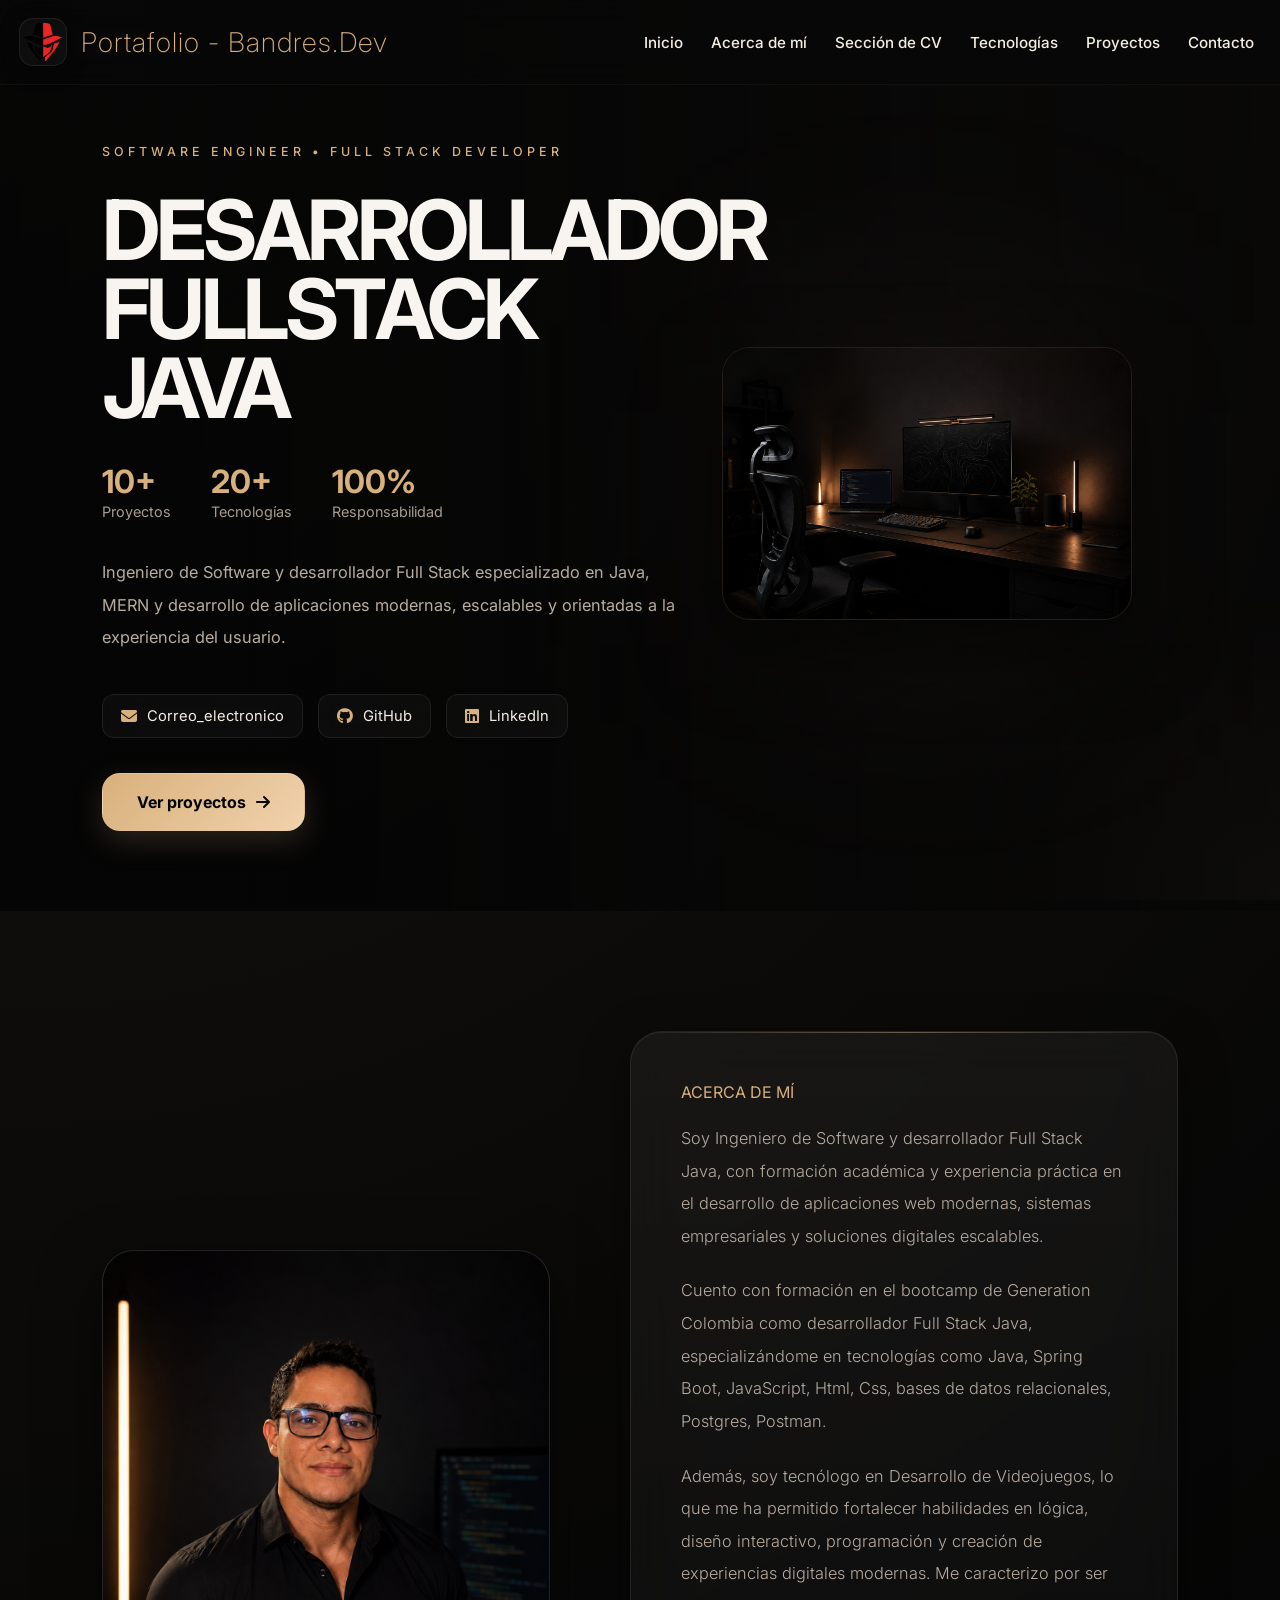
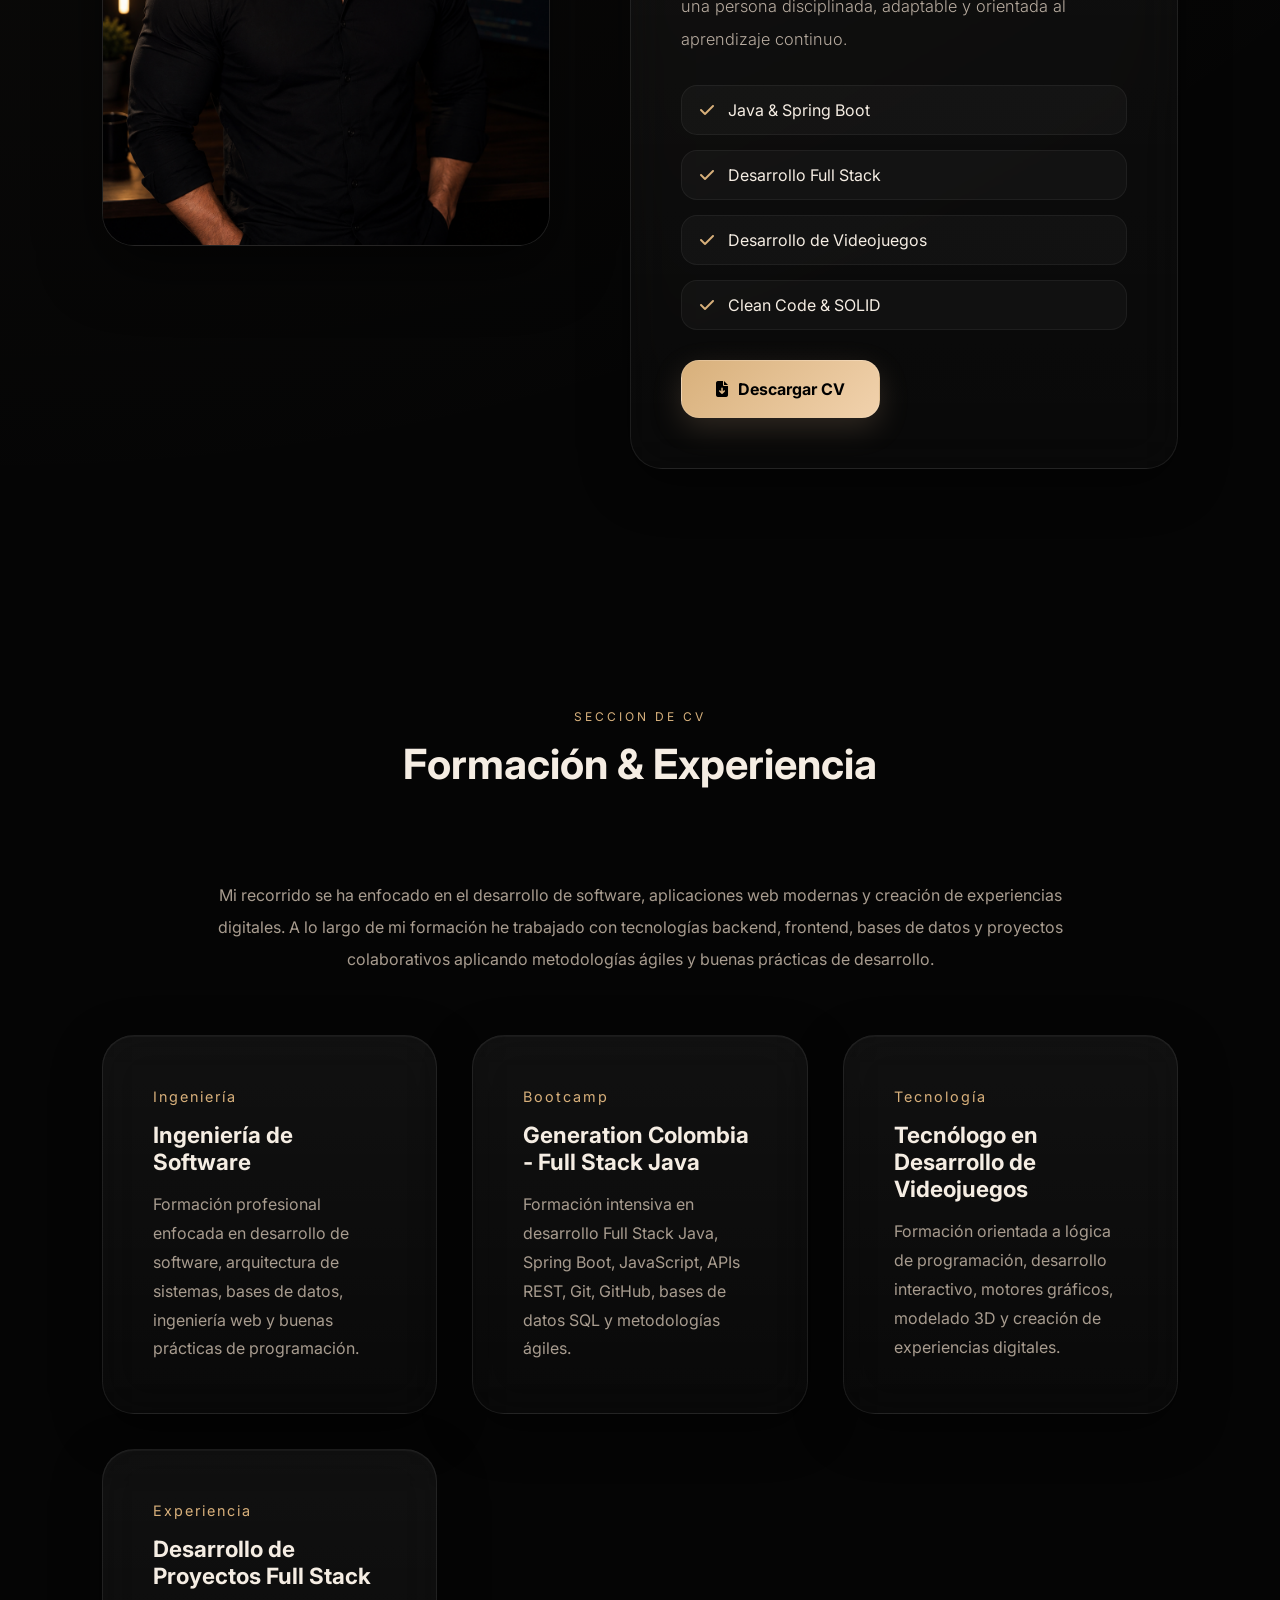
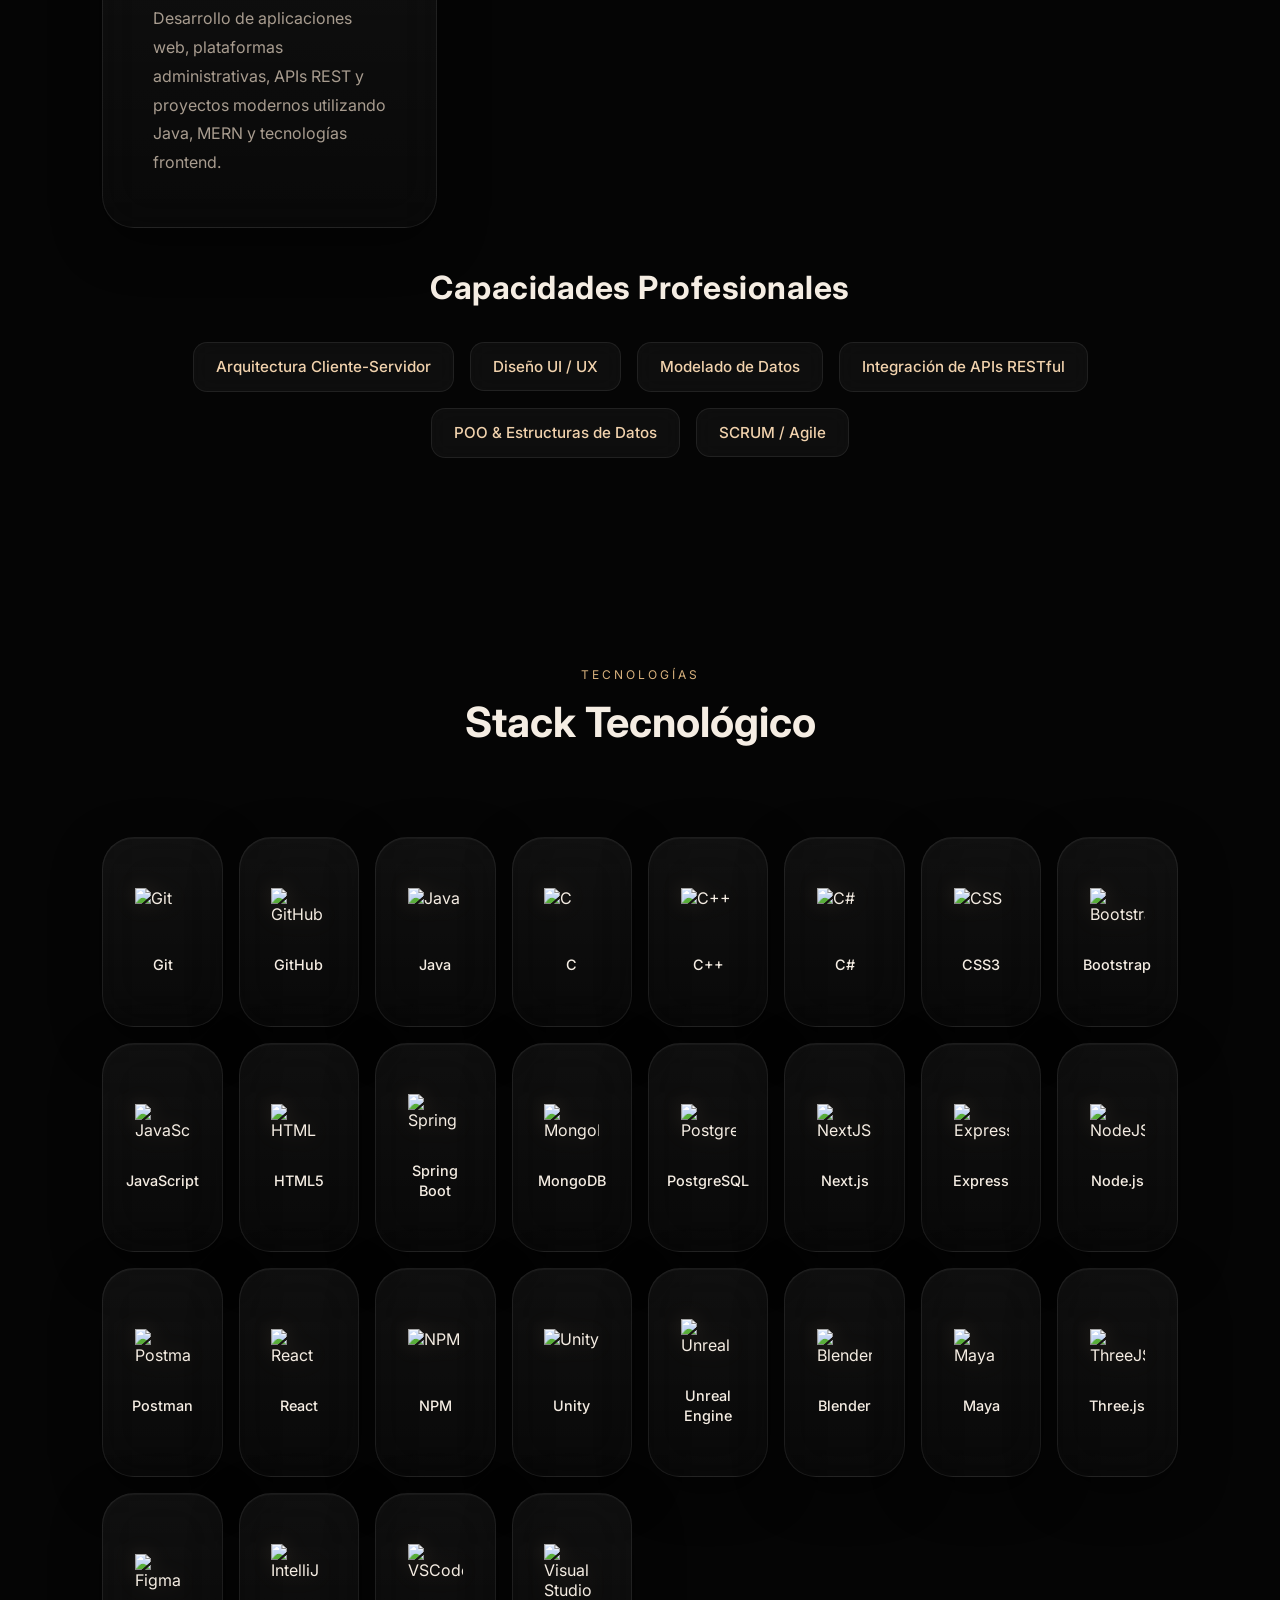
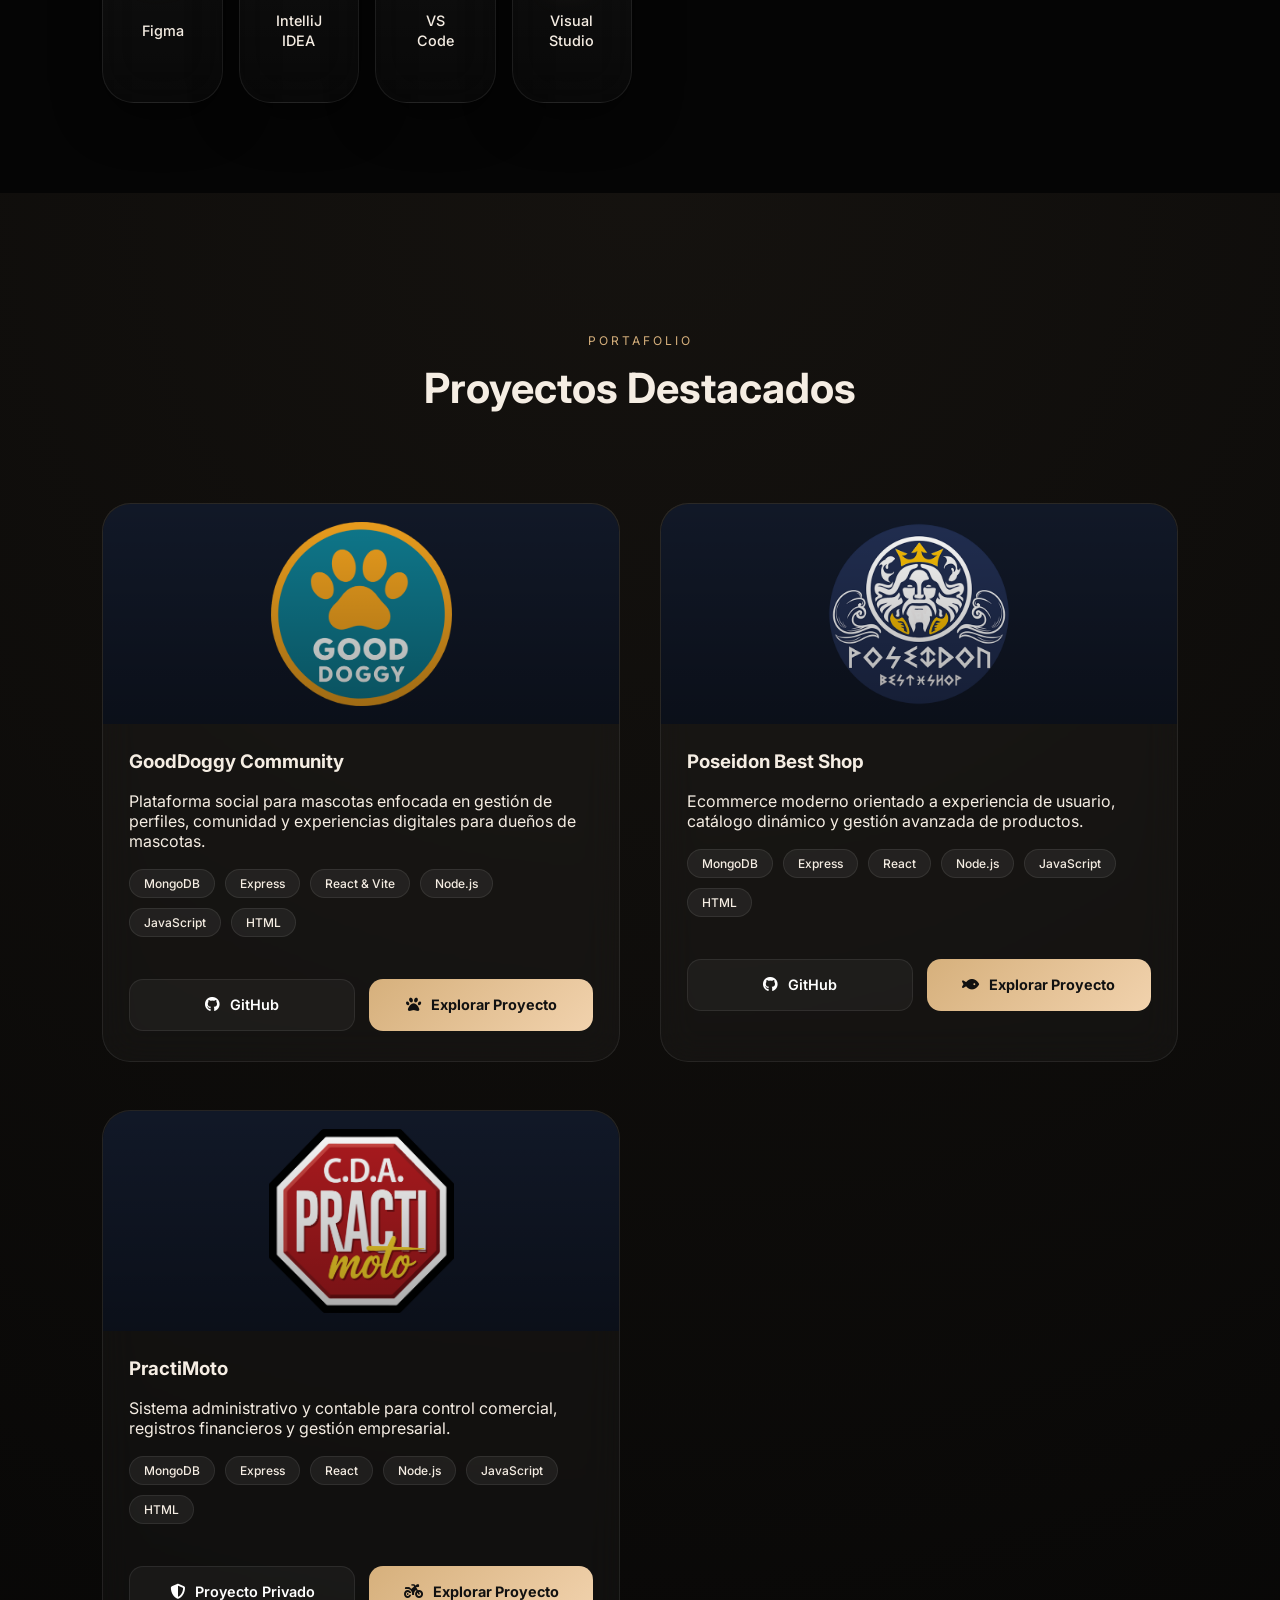
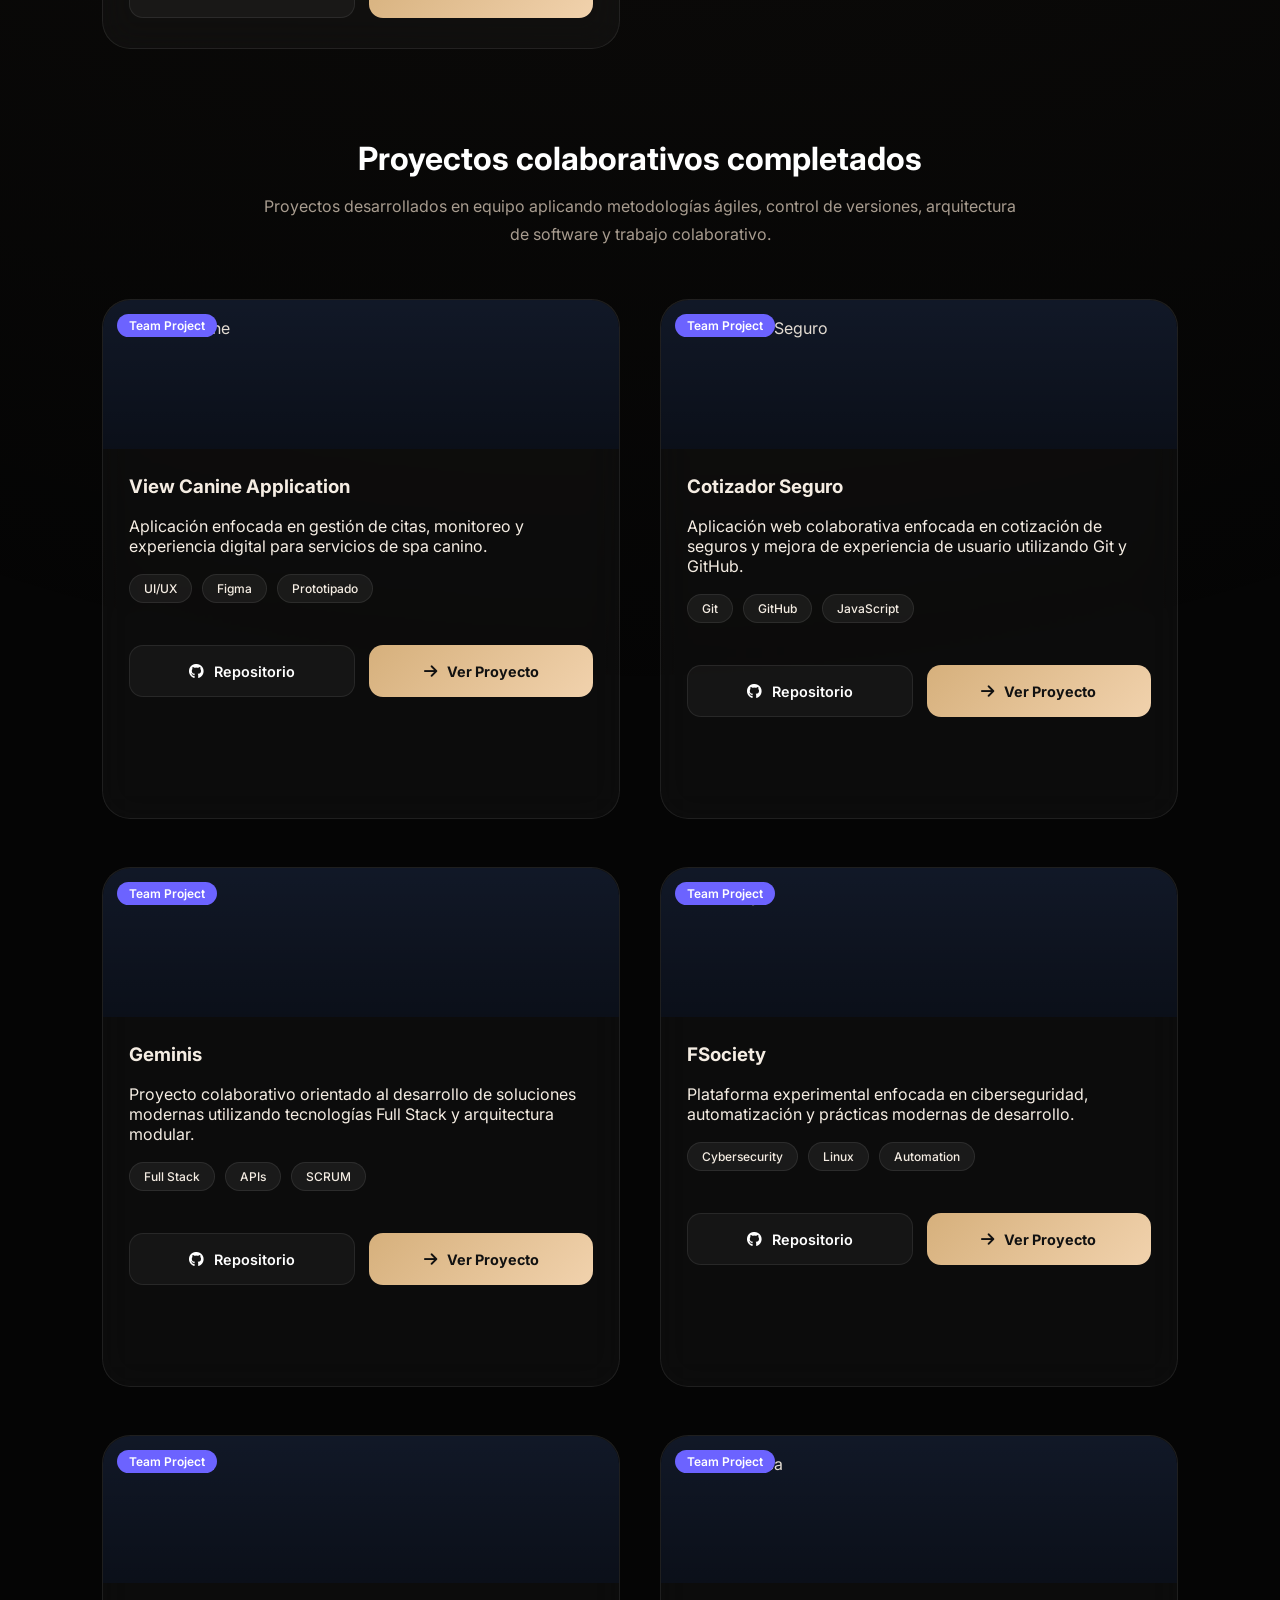
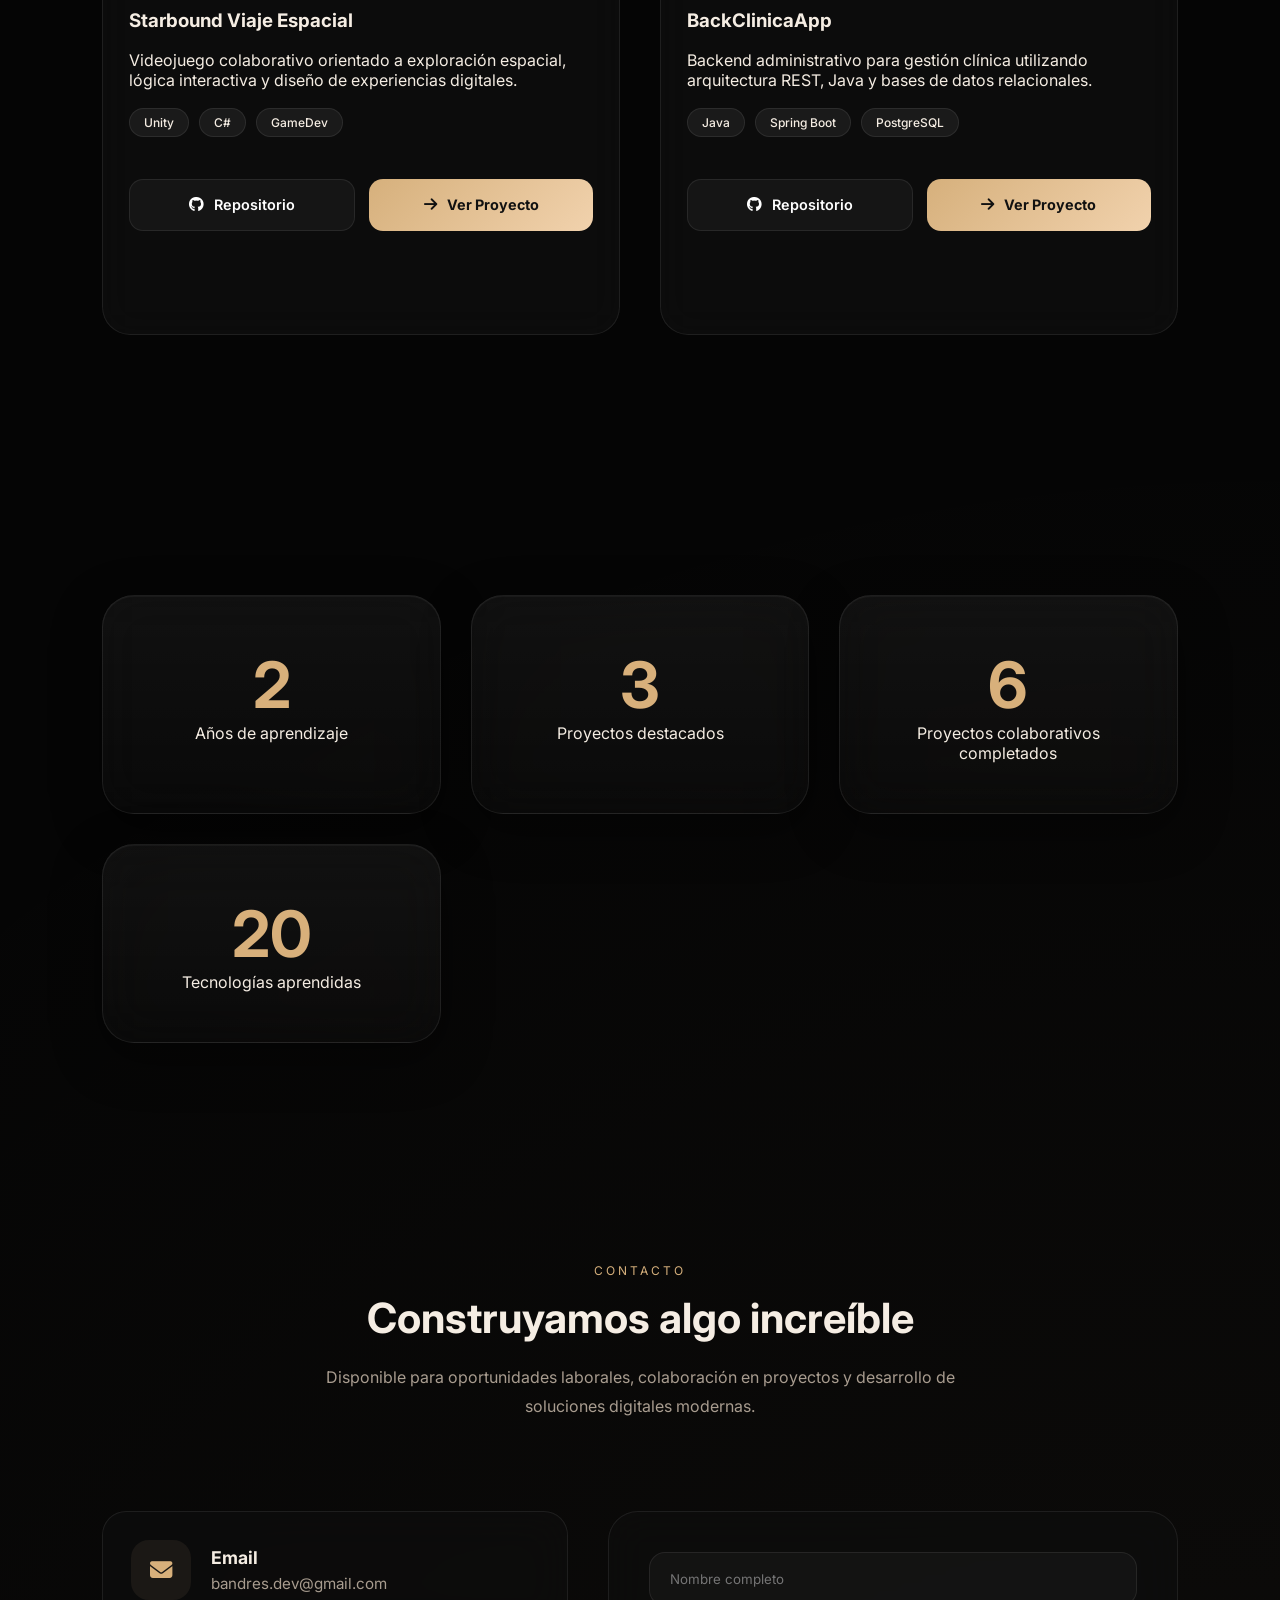
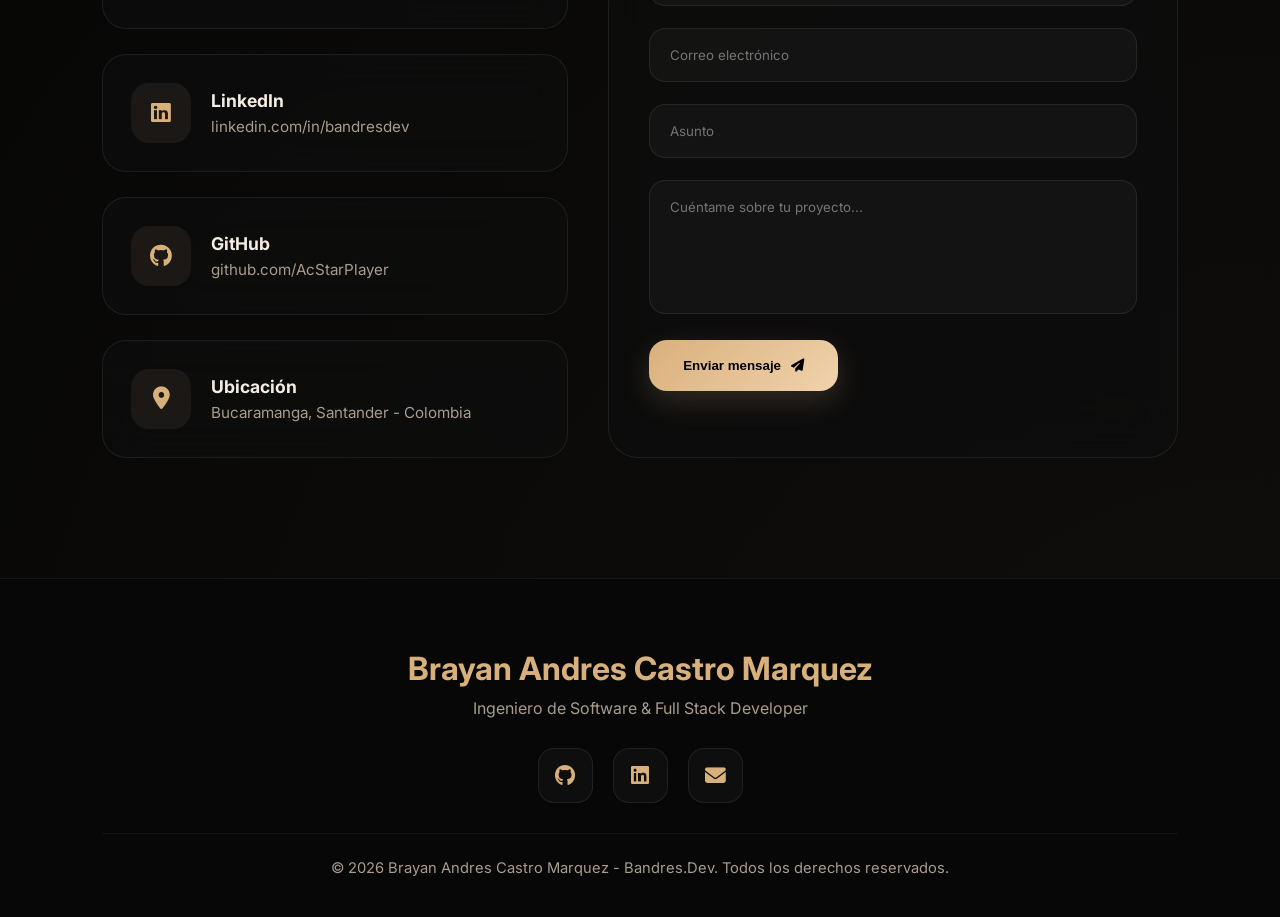
==== commit 90027f39: "Actualizacion Portfolio" ====
--- a/index.html
+++ b/index.html
@@ -24,13 +24,22 @@
 
 <body>
 
-    <!-- LOADER -->
-
-<div id="loader">
-
-    <div class="spinner"></div>
-
-</div>
+    <!-- ========================= -->
+    <!-- PRELOADER -->
+    <!-- ========================= -->
+
+    <div id="preloader">
+
+        <div class="preloader-logo">
+
+            <img
+                src="/logoMarcaPersonal/logoh.png"
+                alt="Bandres Dev"
+            >
+
+        </div>
+
+    </div>
 
     <!-- ========================= -->
     <!-- NAVBAR -->
@@ -580,7 +589,7 @@
 
                     <span>MongoDB</span>
                     <span>Express</span>
-                    <span>React</span>
+                    <span>React & Vite</span>
                     <span>Node.js</span>
                     <span>JavaScript</span>
                     <span>HTML</span>
@@ -592,6 +601,7 @@
                     <a 
                         href="https://github.com/AcStarPlayer/gooddoggyibero"
                         target="_blank"
+                        rel="noopener noreferrer"
                         class="project-btn github-btn"
                     >
 
@@ -601,7 +611,7 @@
                     </a>
 
                     <a 
-                        href="projects/gooddoggy.html"
+                        href="/projects/gooddoggy.html"
                         class="project-btn demo-btn"
                     >
 
@@ -652,6 +662,7 @@
                     <a 
                         href="https://github.com/AcStarPlayer/poseidonibero-v2"
                         target="_blank"
+                        rel="noopener noreferrer"
                         class="project-btn github-btn"
                     >
 
@@ -710,17 +721,17 @@
                 <div class="project-buttons">
 
                     <a 
-                        href="https://github.com/AcStarPlayer/CdaPractiMoto"
-                        target="_blank"
+                        href="/projects/practimoto.html"
                         class="project-btn github-btn"
                     >
-                        <i class="fa-brands fa-github"></i>
-                        GitHub
+
+                        <i class="fa-solid fa-shield-halved"></i>
+                        Proyecto Privado
 
                     </a>
 
                     <a 
-                        href="projects/practimoto.html"
+                        href="/projects/practimoto.html"
                         class="project-btn demo-btn"
                     >
 
--- a/css/styles.css
+++ b/css/styles.css
@@ -136,6 +136,152 @@
     margin:auto;
 }
 
+/* ========================= */
+/* PRELOADER PREMIUM */
+/* ========================= */
+
+#preloader{
+
+    position:fixed;
+    inset:0;
+
+    background:
+    radial-gradient(
+        circle at center,
+        rgba(214,180,140,.06),
+        transparent 60%
+    ),
+    #050505;
+
+    display:flex;
+    justify-content:center;
+    align-items:center;
+
+    z-index:999999;
+
+    overflow:hidden;
+
+    transition:
+    opacity 1s ease,
+    visibility 1s ease;
+
+}
+
+#preloader.hide{
+
+    opacity:0;
+    visibility:hidden;
+
+}
+
+.preloader-logo{
+
+    position:relative;
+
+    width:220px;
+    height:220px;
+
+    border-radius:42px;
+
+    overflow:hidden;
+
+    display:flex;
+    justify-content:center;
+    align-items:center;
+
+    background:rgba(255,255,255,.03);
+
+    border:1px solid rgba(255,255,255,.08);
+
+    backdrop-filter:blur(30px);
+
+    box-shadow:
+    0 0 40px rgba(214,180,140,.08),
+    0 20px 80px rgba(0,0,0,.7);
+
+}
+
+.preloader-logo img{
+
+    width:100%;
+    height:100%;
+
+    object-fit:cover;
+
+    border-radius:42px;
+
+    transform:scale(.92);
+
+    filter:
+    saturate(1.05)
+    contrast(1.05);
+
+}
+
+/* DESTELLO */
+
+.preloader-logo::before{
+
+    content:'';
+
+    position:absolute;
+
+    top:-50%;
+    left:-80%;
+
+    width:40%;
+    height:220%;
+
+    background:
+    linear-gradient(
+        120deg,
+        transparent,
+        rgba(255,255,255,.95),
+        transparent
+    );
+
+    transform:rotate(18deg);
+
+    animation:preloaderScan 2.5s linear infinite;
+
+    filter:blur(2px);
+
+}
+
+.preloader-logo::after{
+
+    content:'';
+
+    position:absolute;
+
+    inset:0;
+
+    border-radius:42px;
+
+    box-shadow:
+    inset 0 0 25px rgba(255,255,255,.05),
+    0 0 35px rgba(214,180,140,.10);
+
+}
+
+@keyframes preloaderScan{
+
+    0%{
+        left:-80%;
+    }
+
+    100%{
+        left:180%;
+    }
+
+}
+
+.hide-loader{
+
+    opacity:0;
+    visibility:hidden;
+
+}
 
 /* ========================= */
 /* NAVBAR */
@@ -1590,51 +1736,6 @@
 
 }
 
-#loader{
-
-    position:fixed;
-
-    width:100%;
-    height:100vh;
-
-    background:#050505;
-
-    z-index:99999;
-
-    display:flex;
-
-    justify-content:center;
-    align-items:center;
-
-    transition:1s;
-
-}
-
-.spinner{
-
-    width:70px;
-    height:70px;
-
-    border:5px solid #222;
-
-    border-top:5px solid var(--primary);
-
-    border-radius:50%;
-
-    animation:spin 1s linear infinite;
-
-}
-
-@keyframes spin{
-
-    100%{
-
-        transform:rotate(360deg);
-
-    }
-
-}
-
 .hide-loader{
 
     opacity:0;
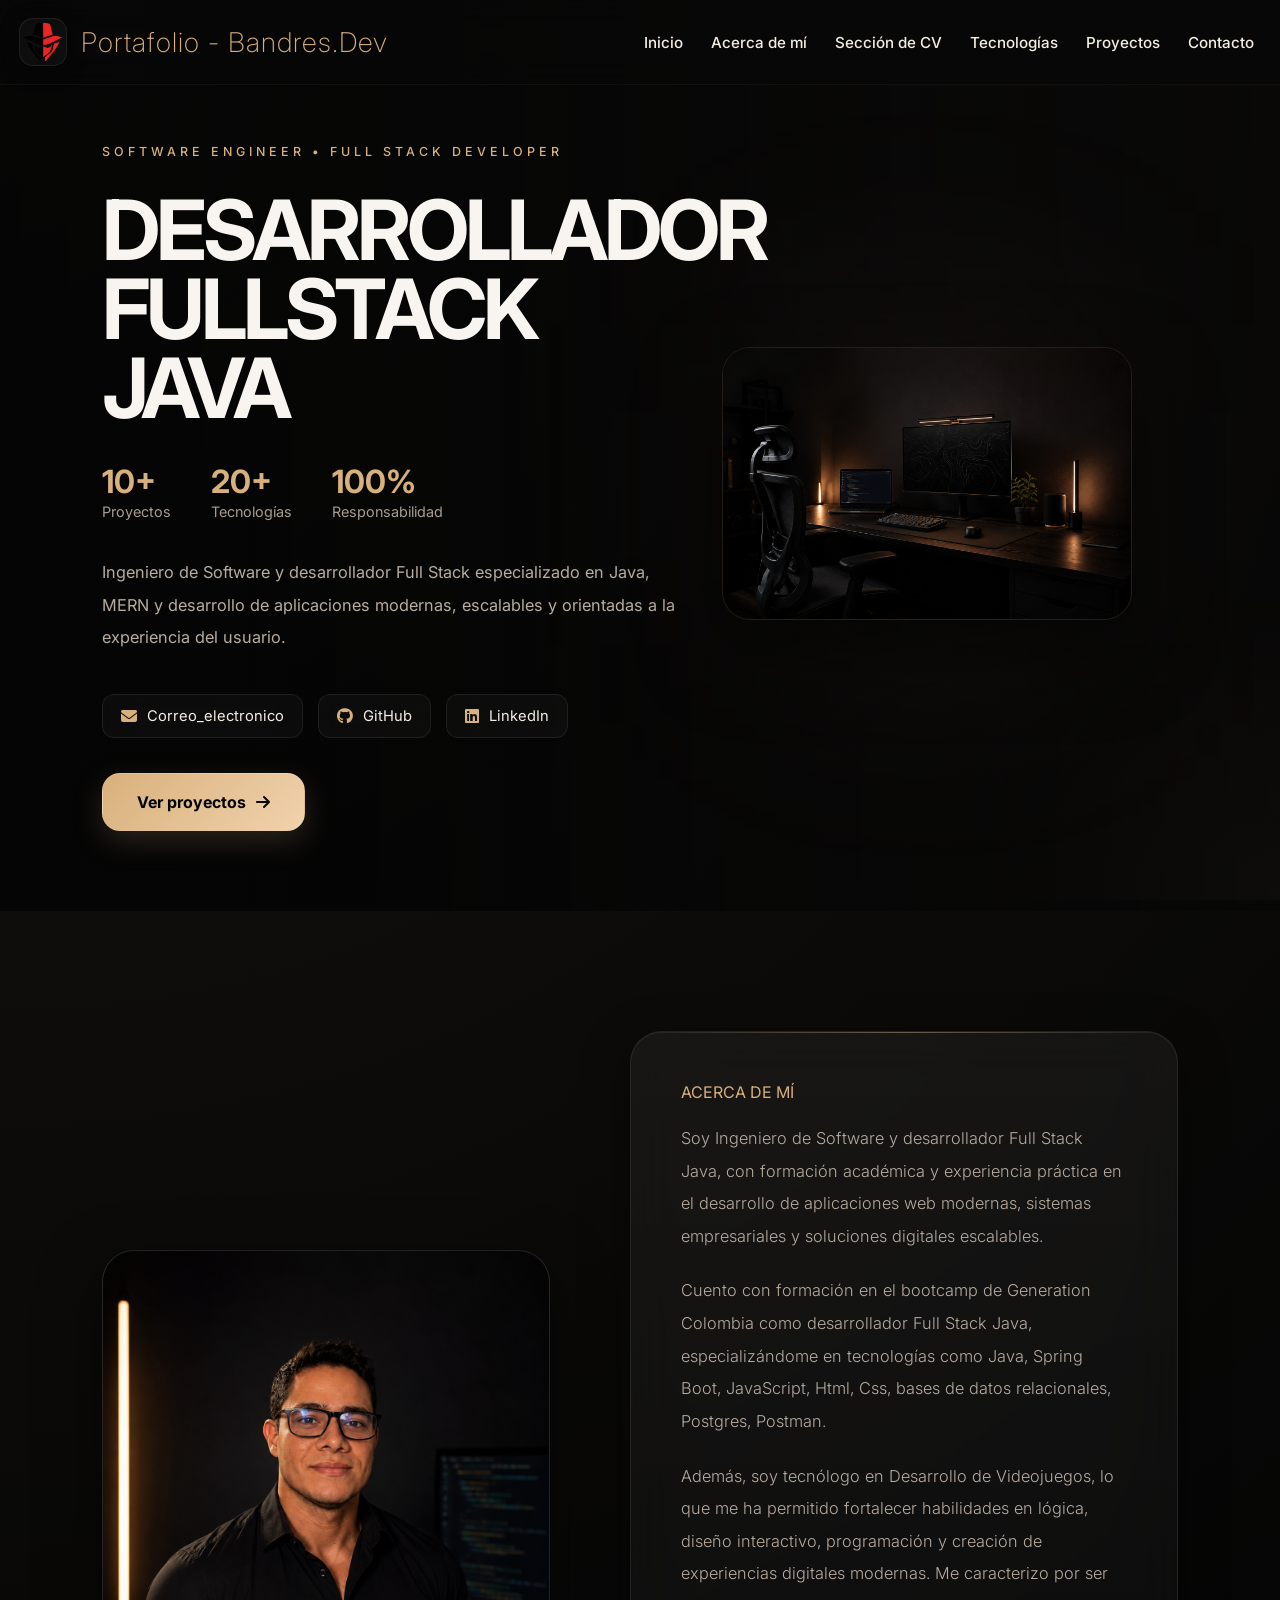
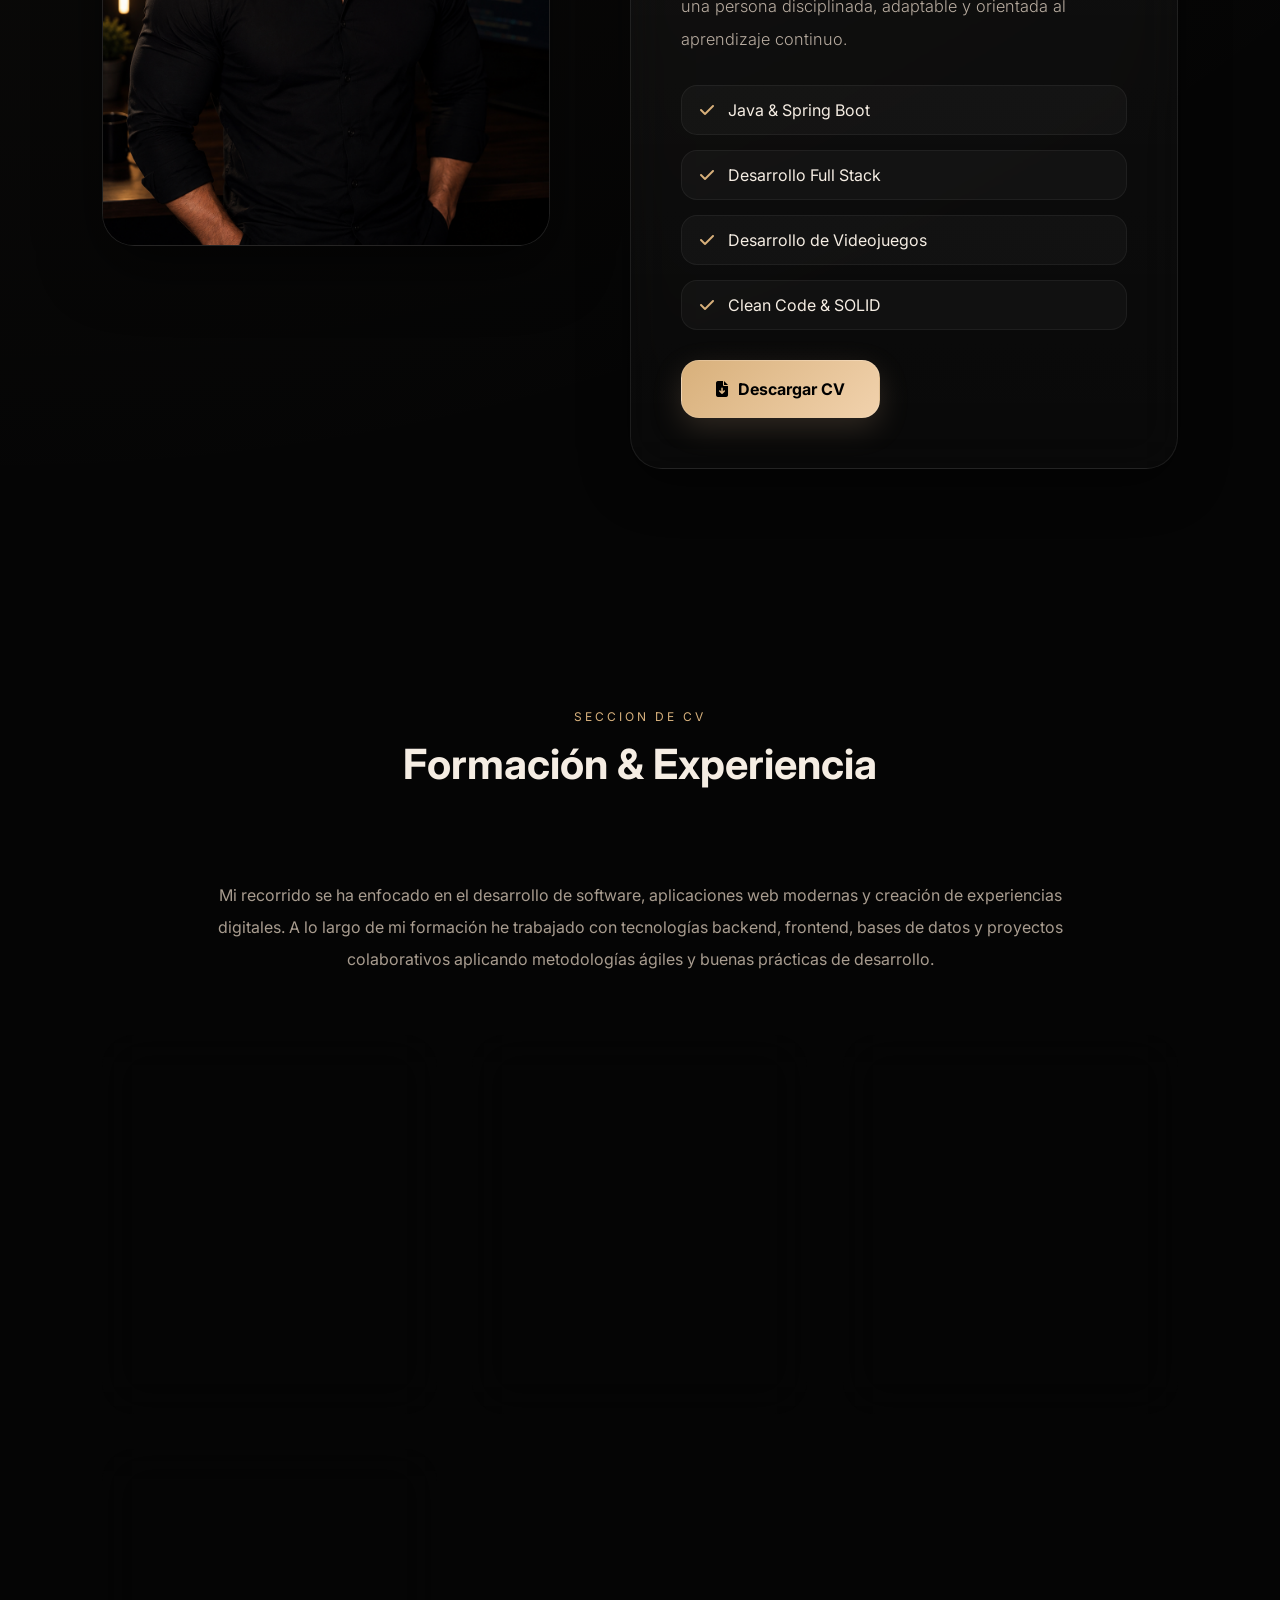
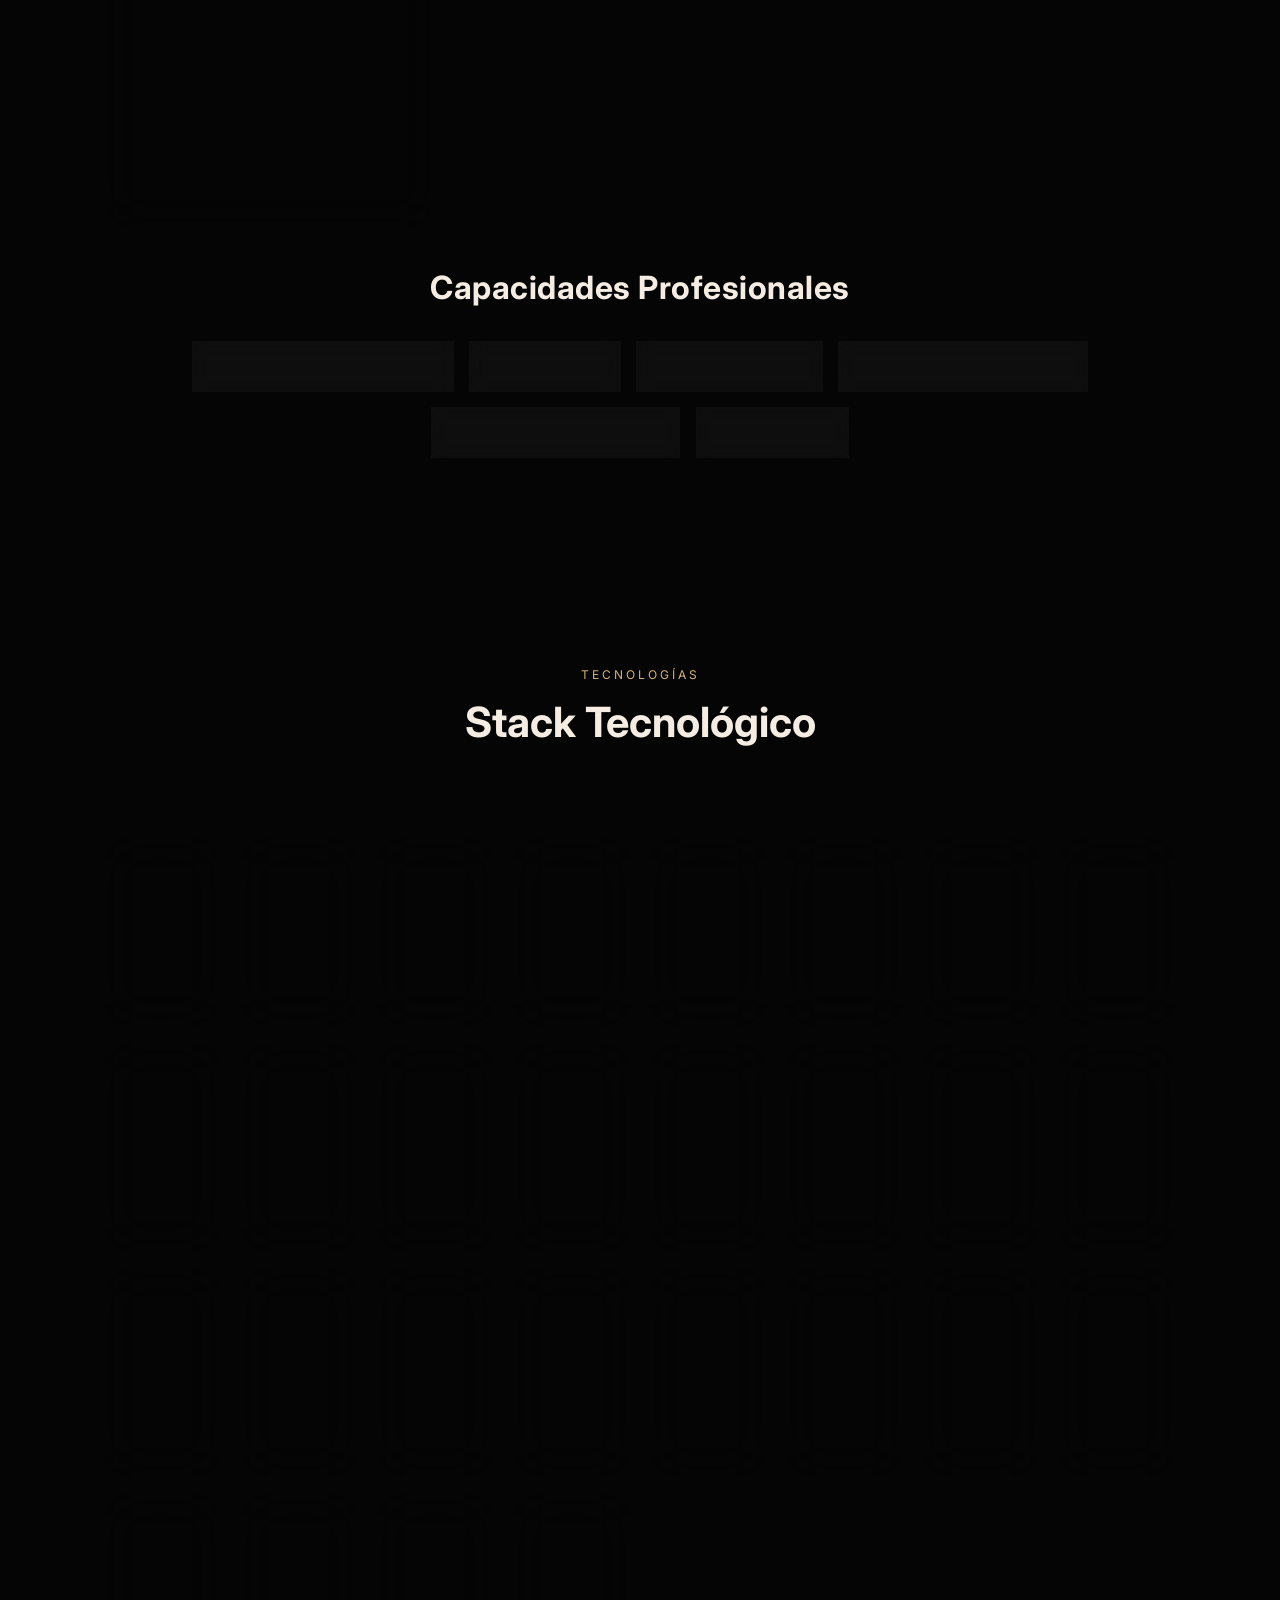
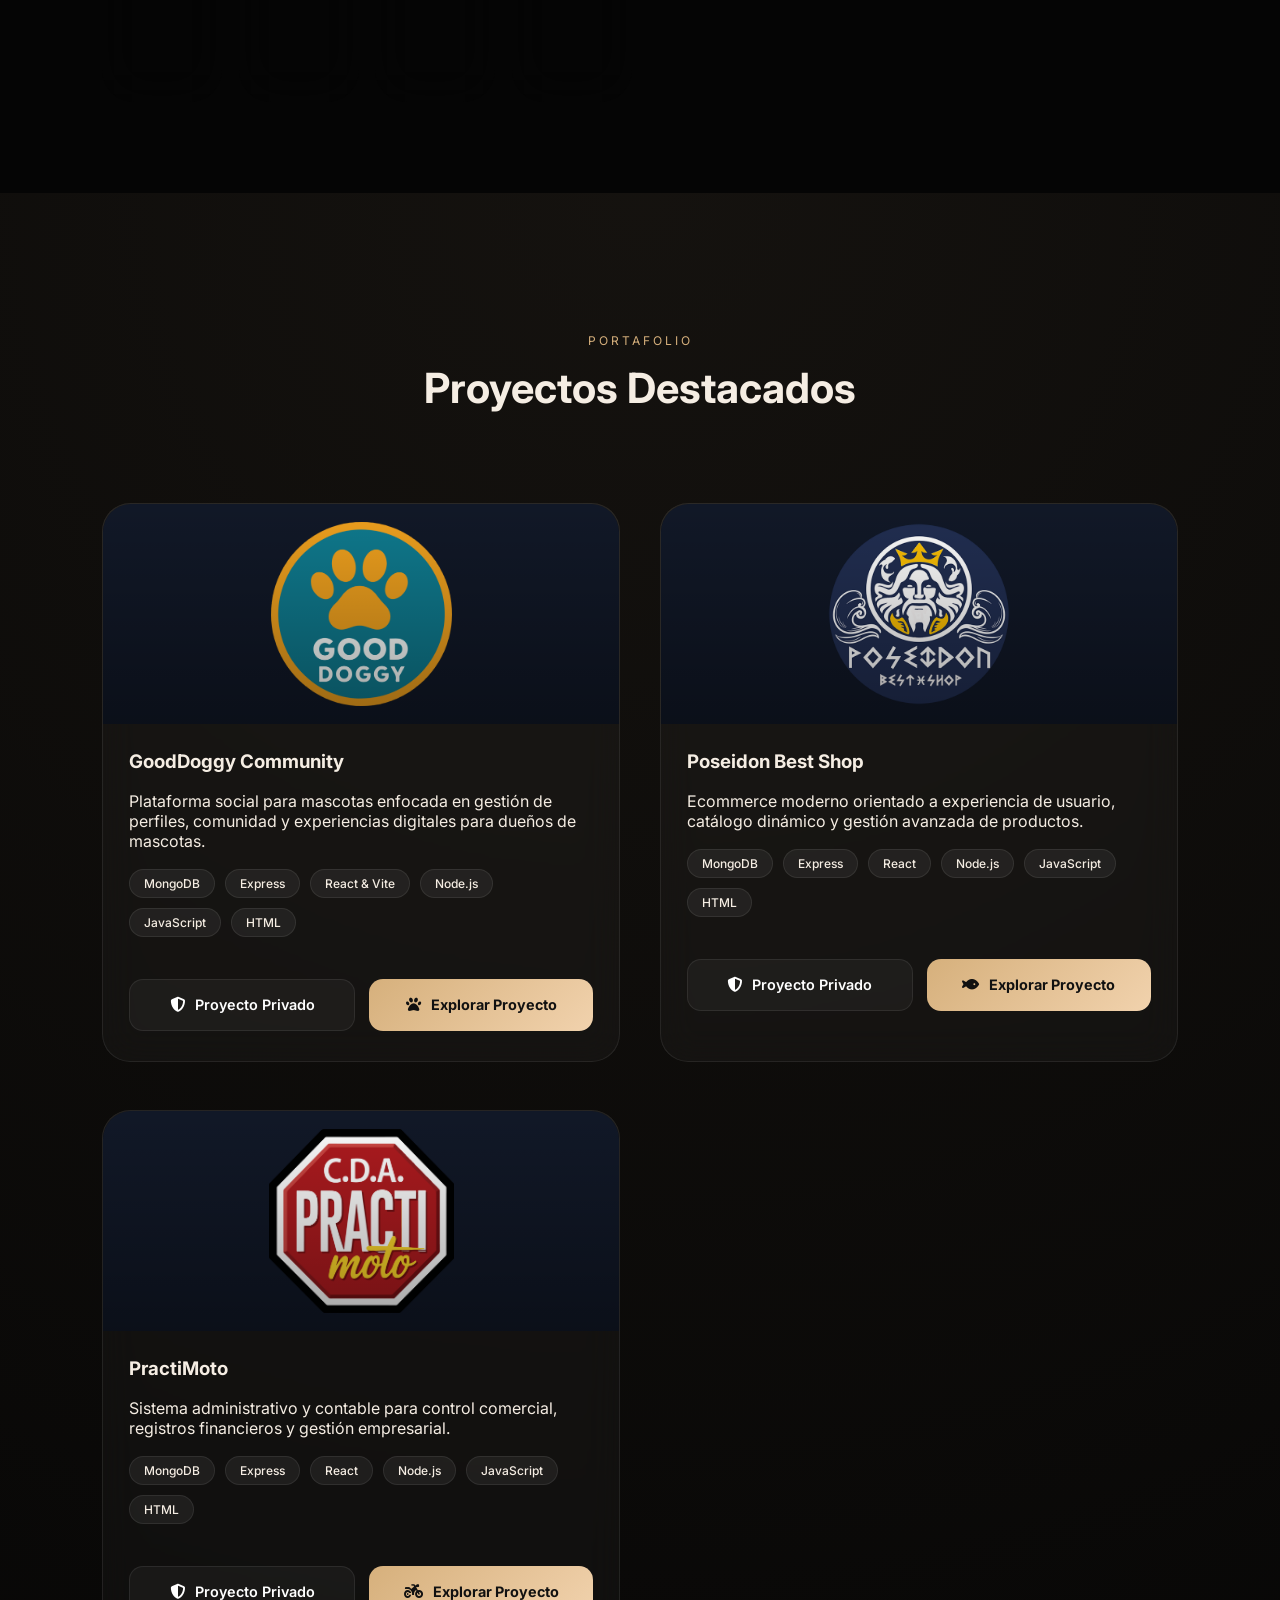
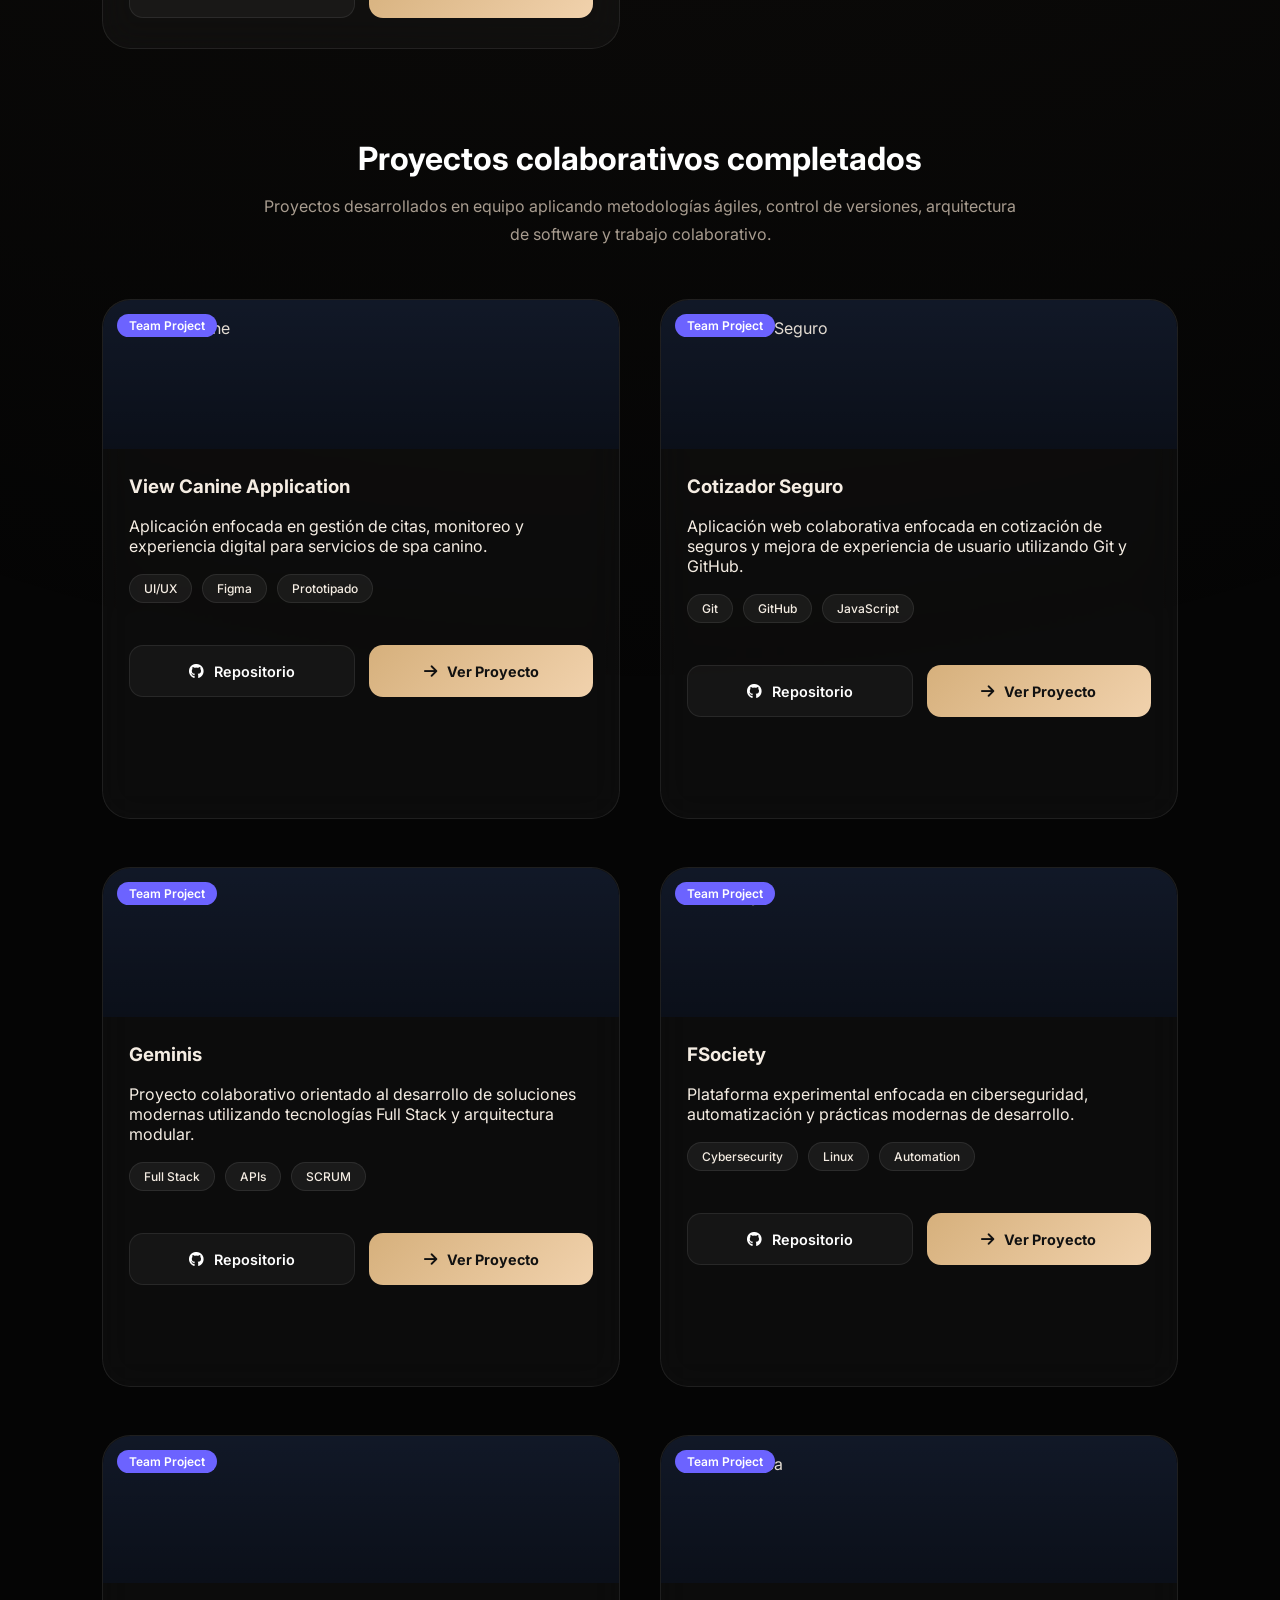
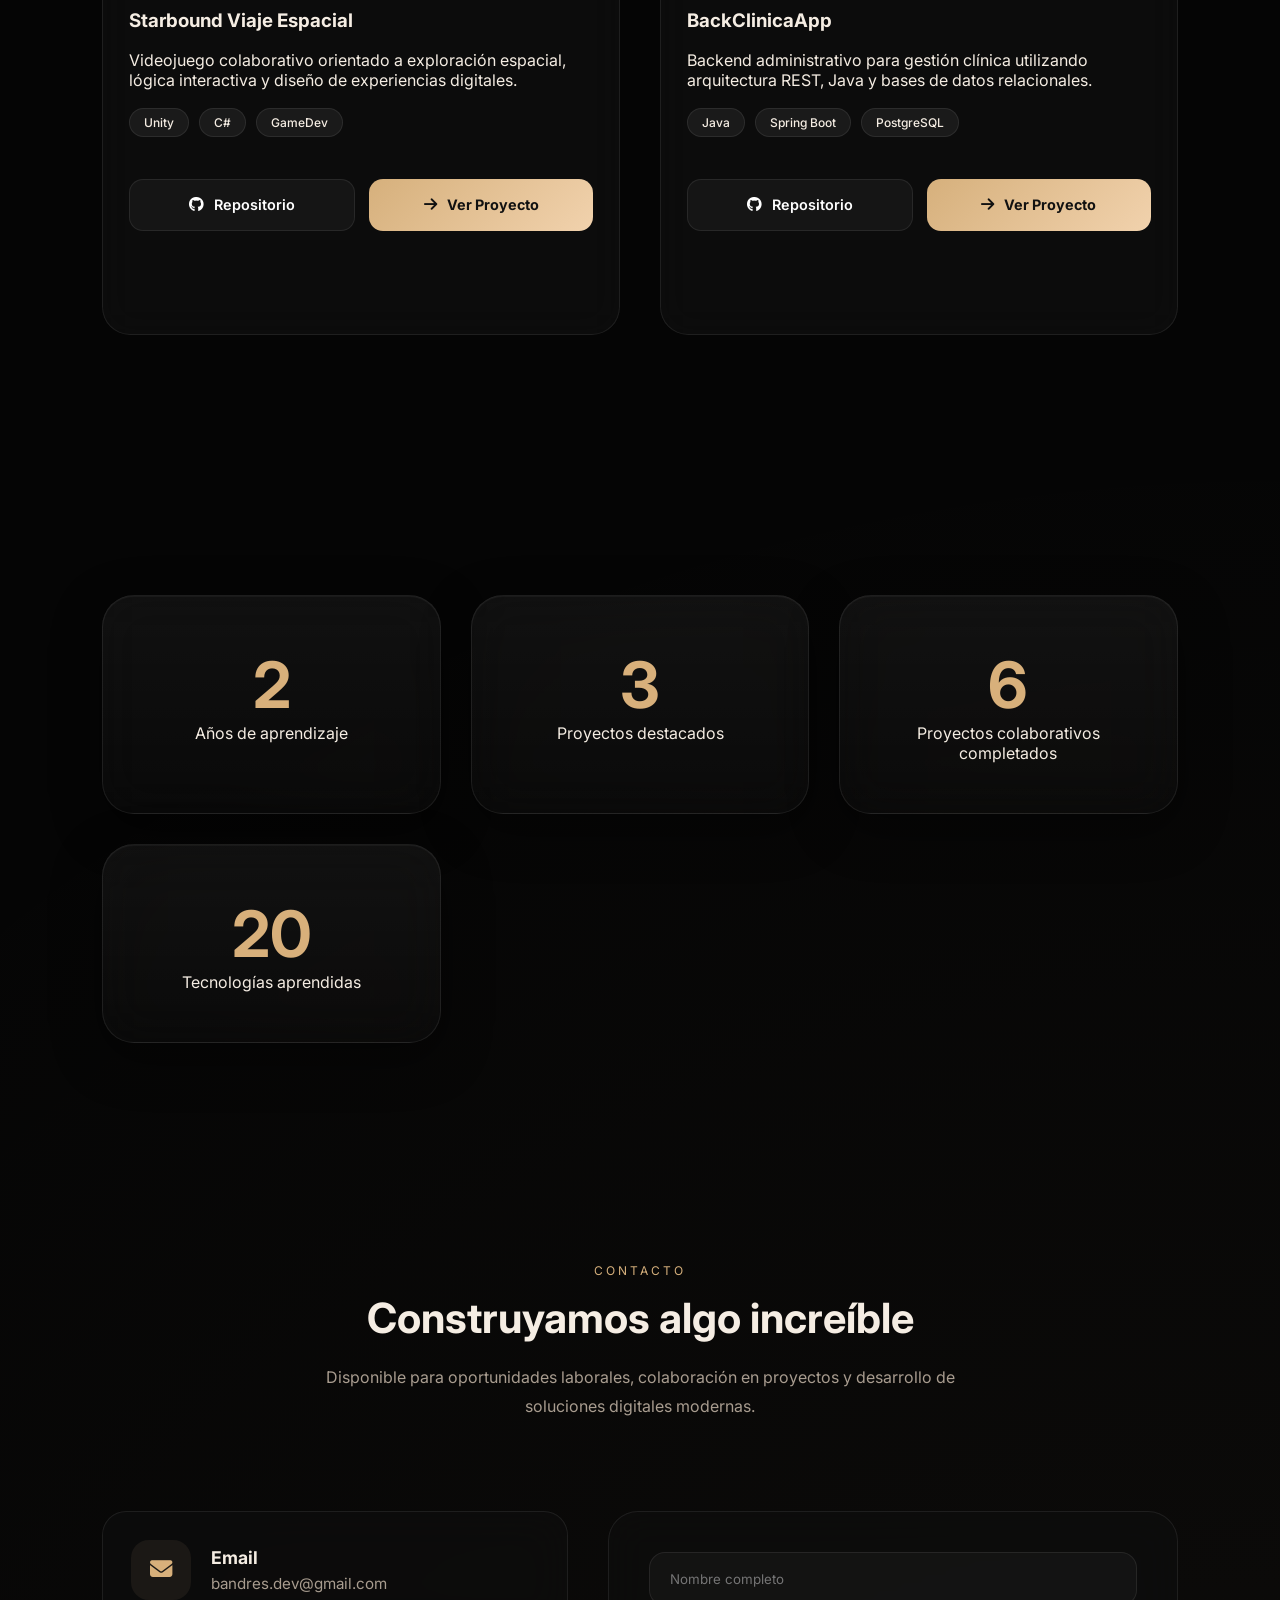
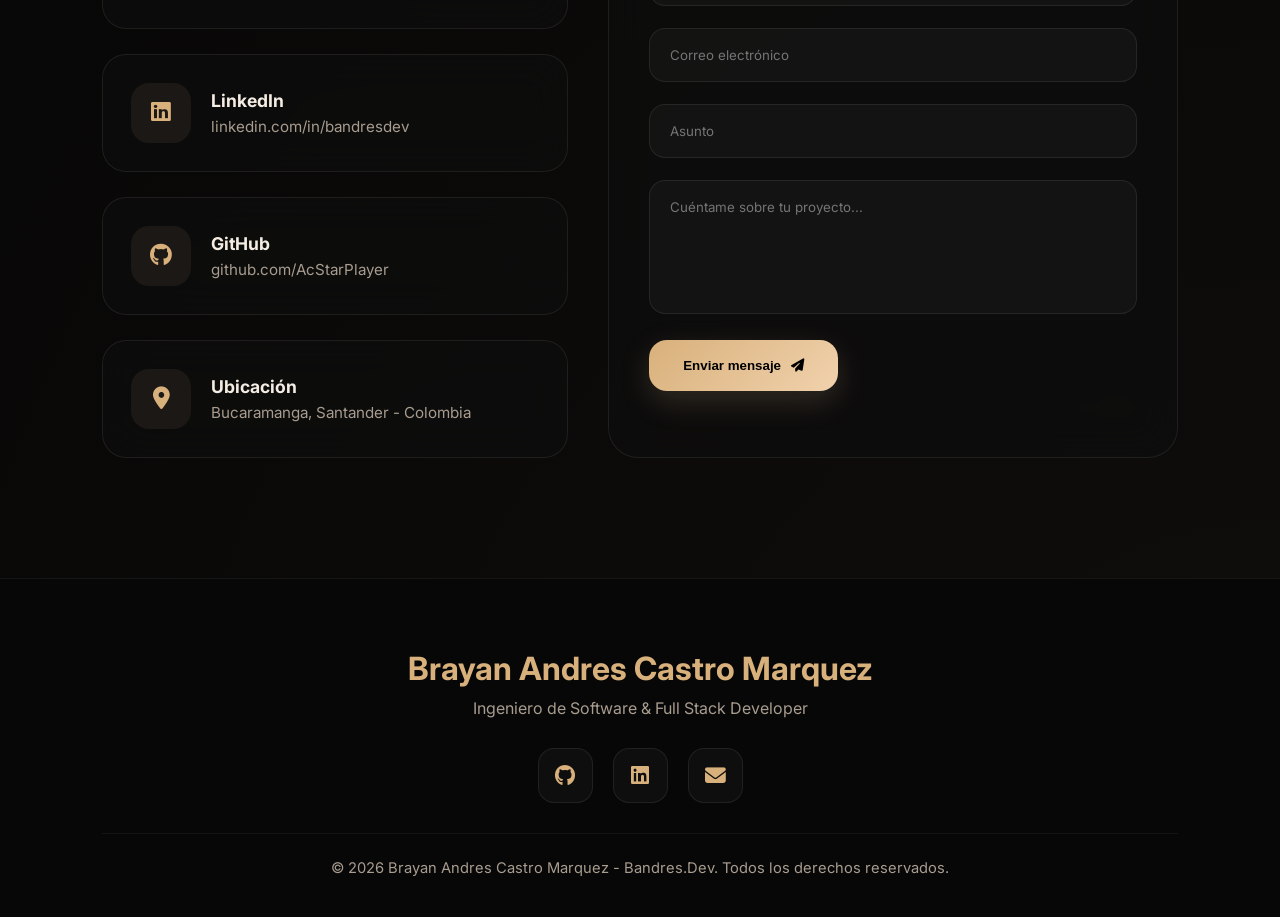
==== commit 6df93b18: "C" ====
--- a/index.html
+++ b/index.html
@@ -599,14 +599,12 @@
                 <div class="project-buttons">
 
                     <a 
-                        href="https://github.com/AcStarPlayer/gooddoggyibero"
-                        target="_blank"
-                        rel="noopener noreferrer"
+                        href="/projects/gooddoggy.html"
                         class="project-btn github-btn"
                     >
 
-                        <i class="fa-brands fa-github"></i>
-                        GitHub
+                        <i class="fa-solid fa-shield-halved"></i>
+                        Proyecto Privado
 
                     </a>
 
@@ -660,14 +658,12 @@
                 <div class="project-buttons">
 
                     <a 
-                        href="https://github.com/AcStarPlayer/poseidonibero-v2"
-                        target="_blank"
-                        rel="noopener noreferrer"
+                        href="/projects/poseidon1.html"
                         class="project-btn github-btn"
                     >
 
-                        <i class="fa-brands fa-github"></i>
-                        GitHub
+                        <i class="fa-solid fa-shield-halved"></i>
+                        Proyecto Privado
 
                     </a>
 
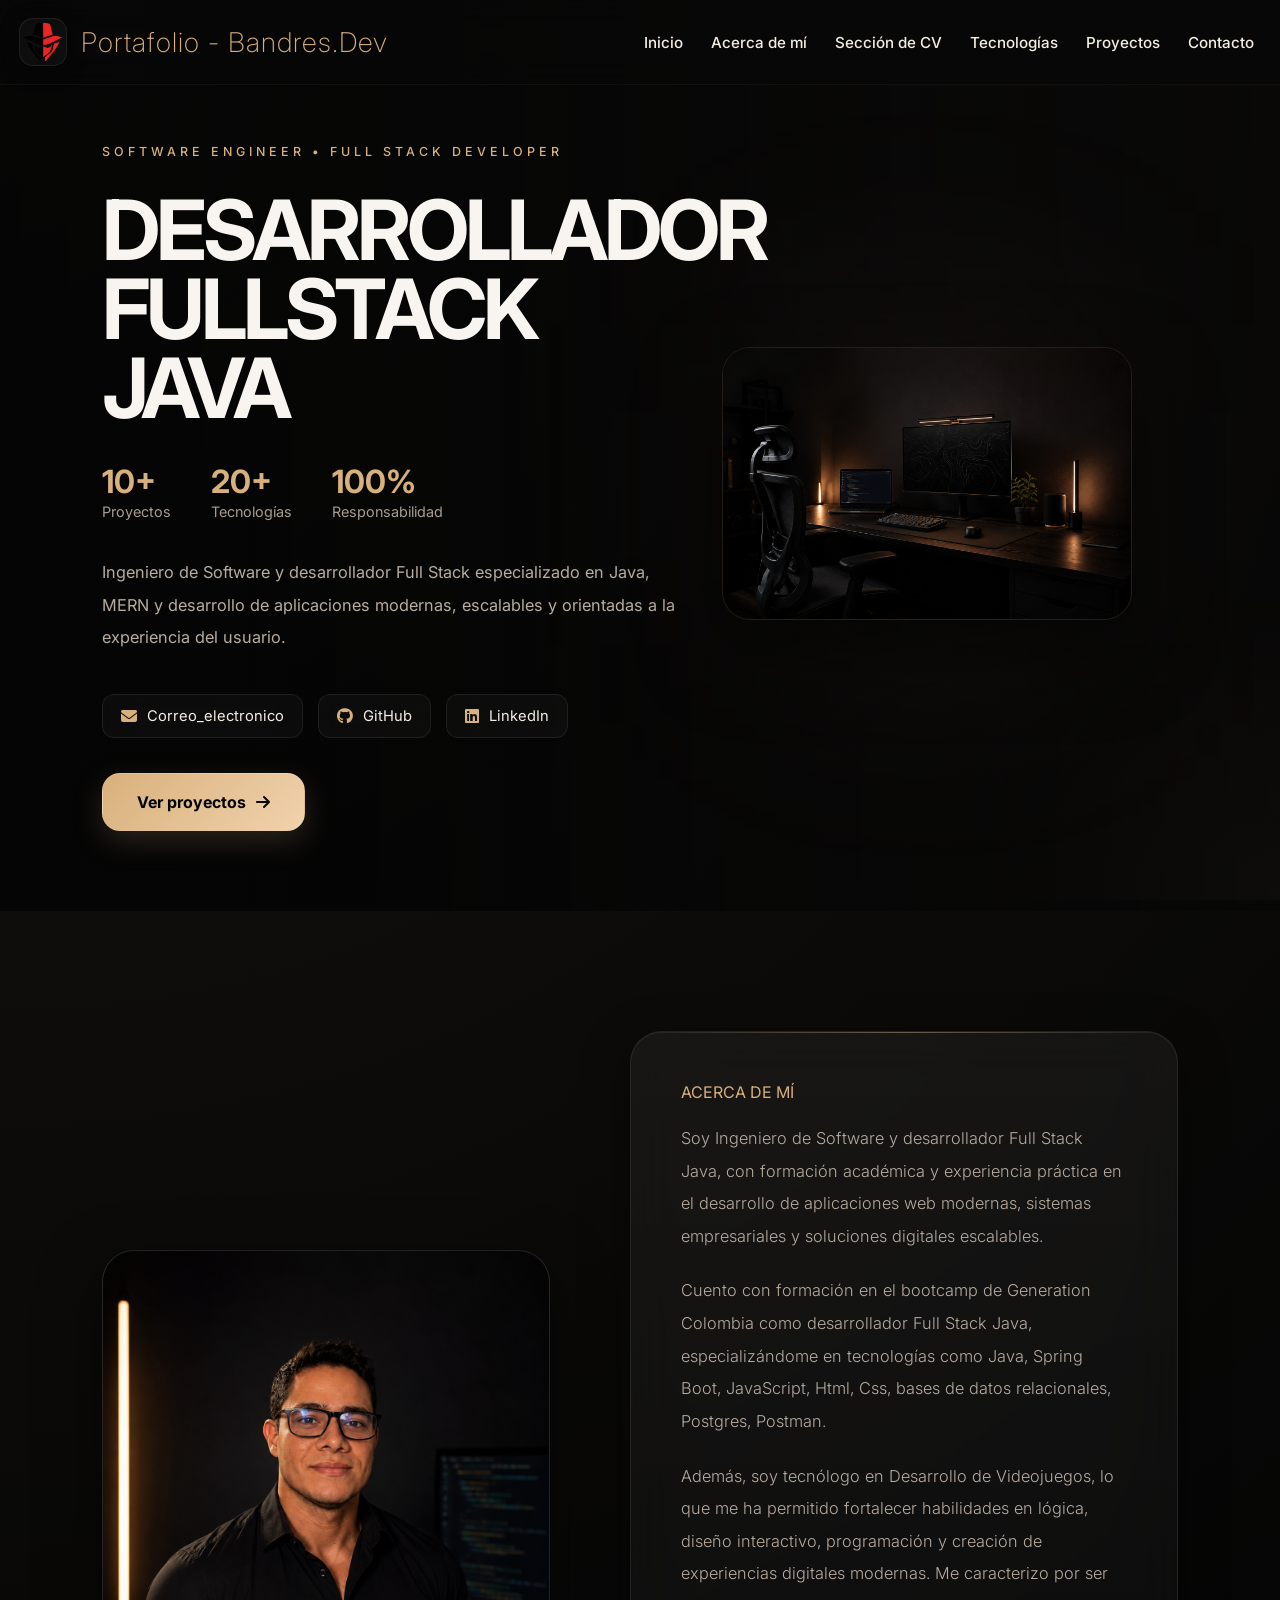
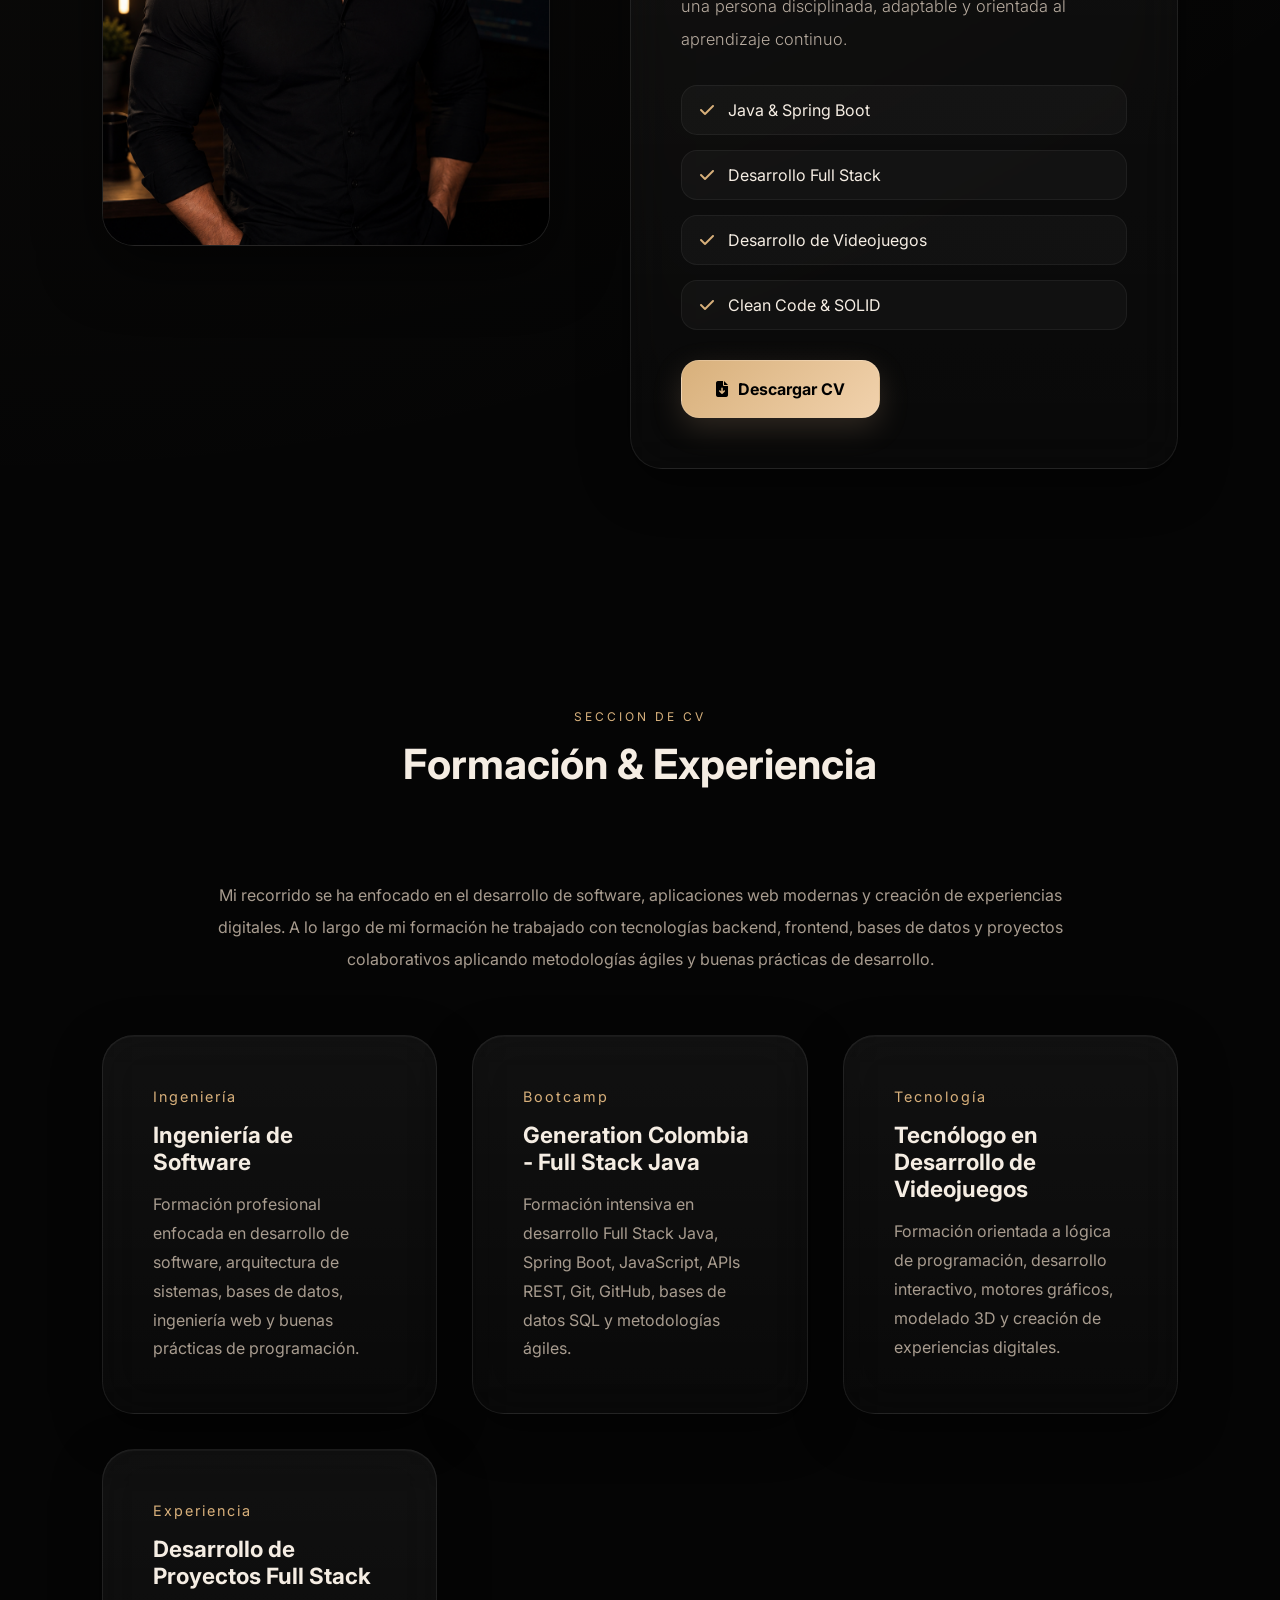
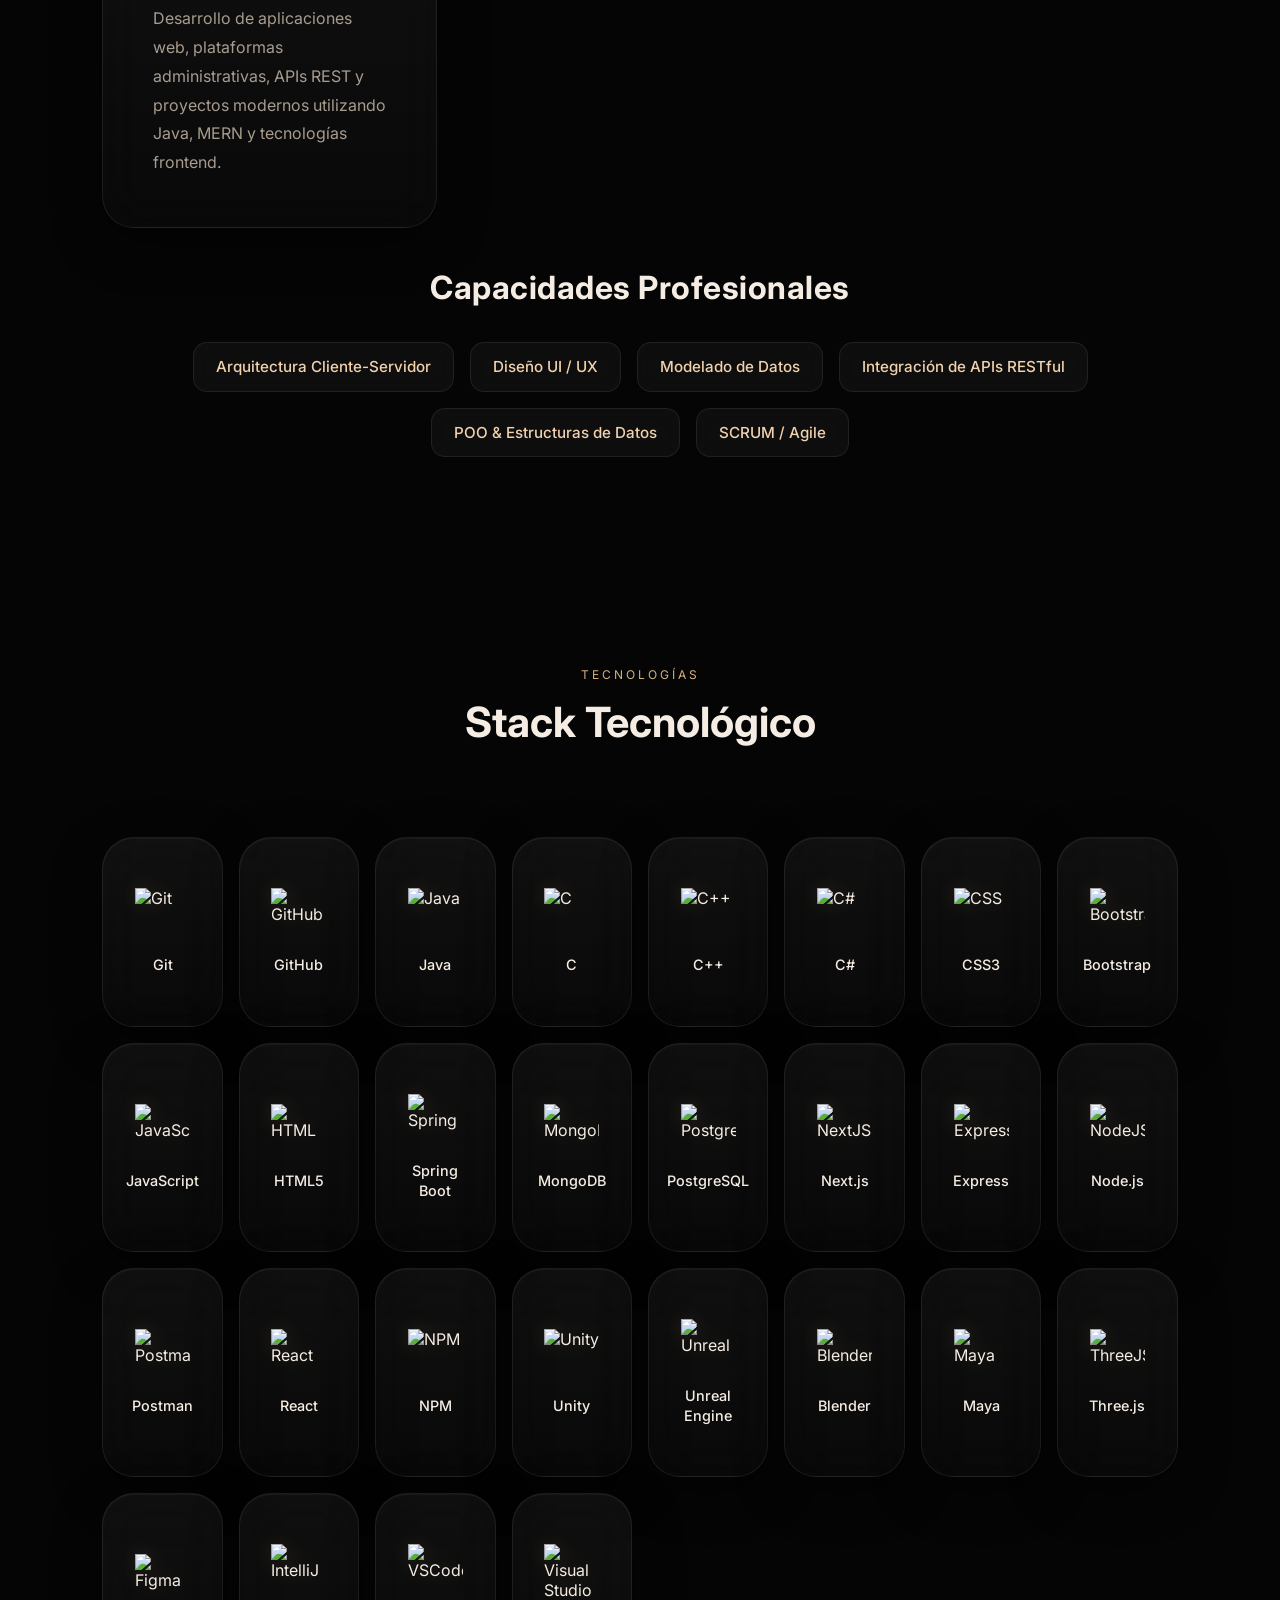
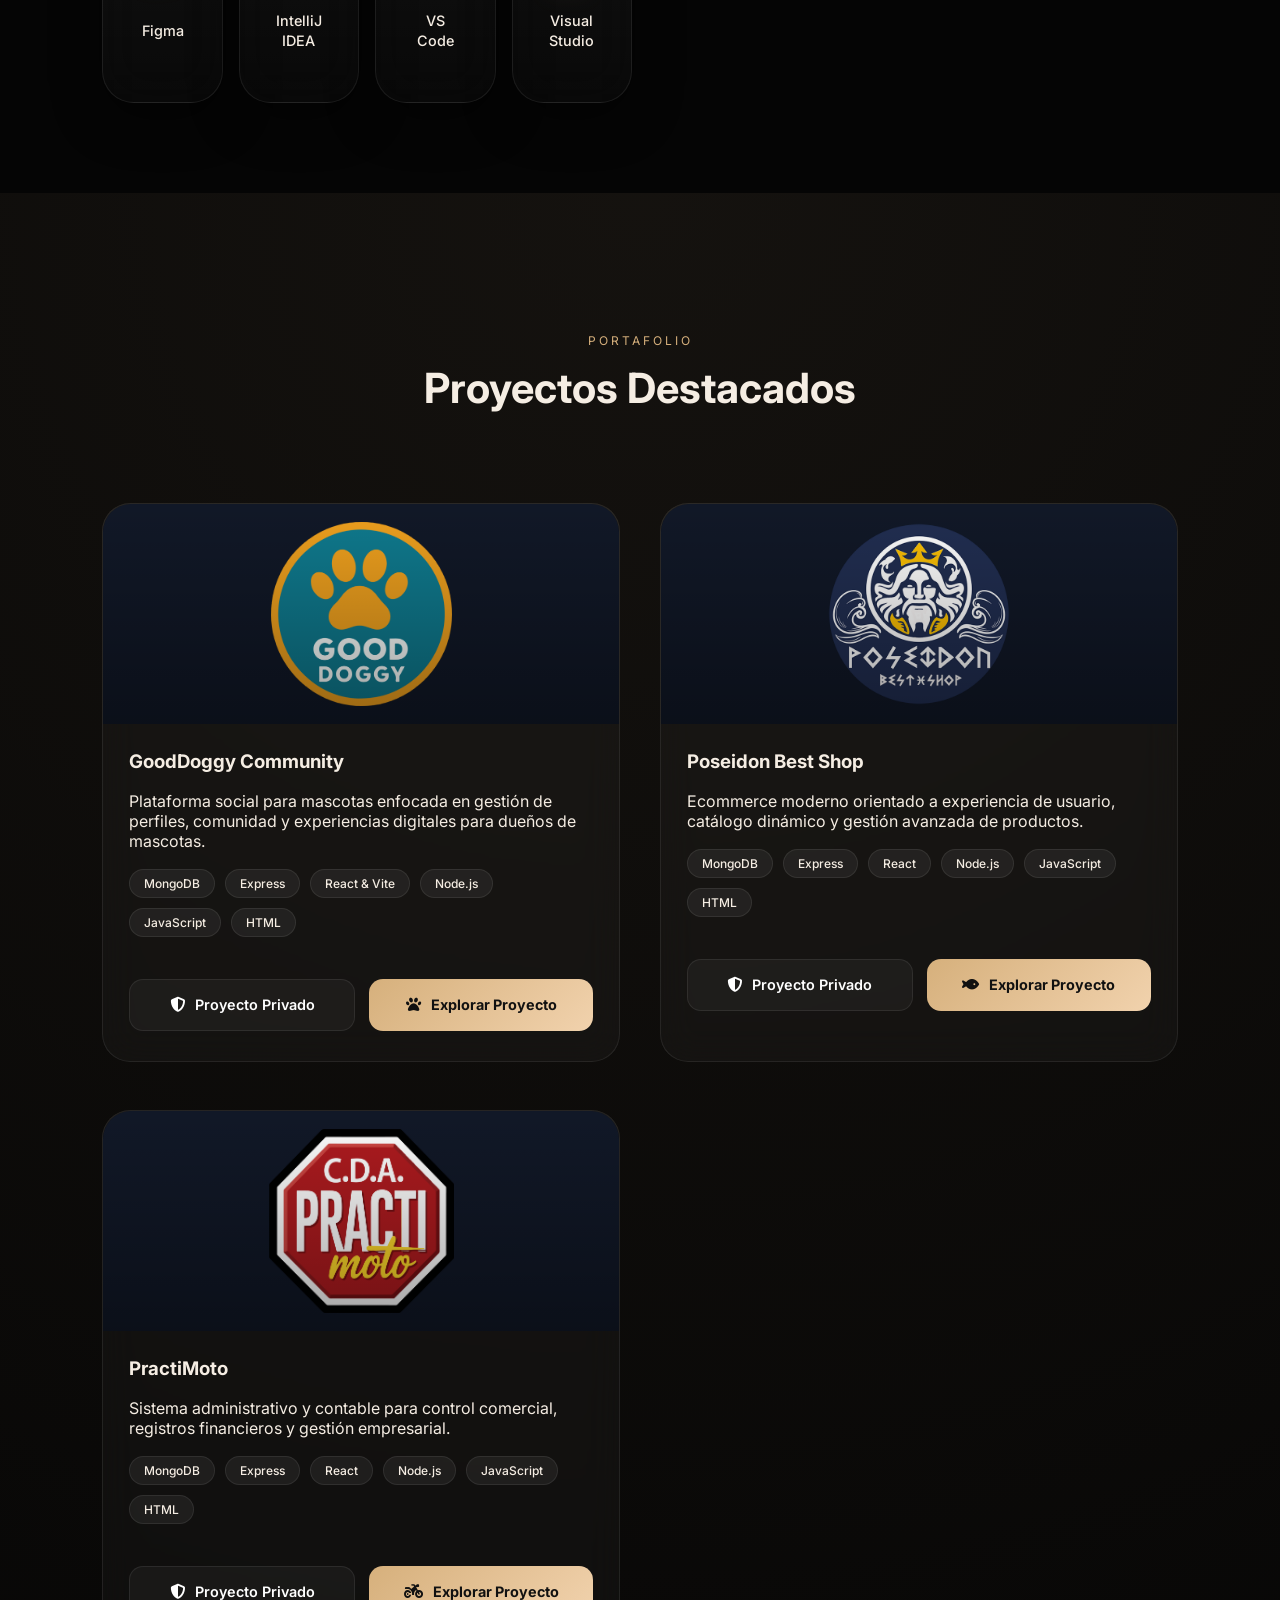
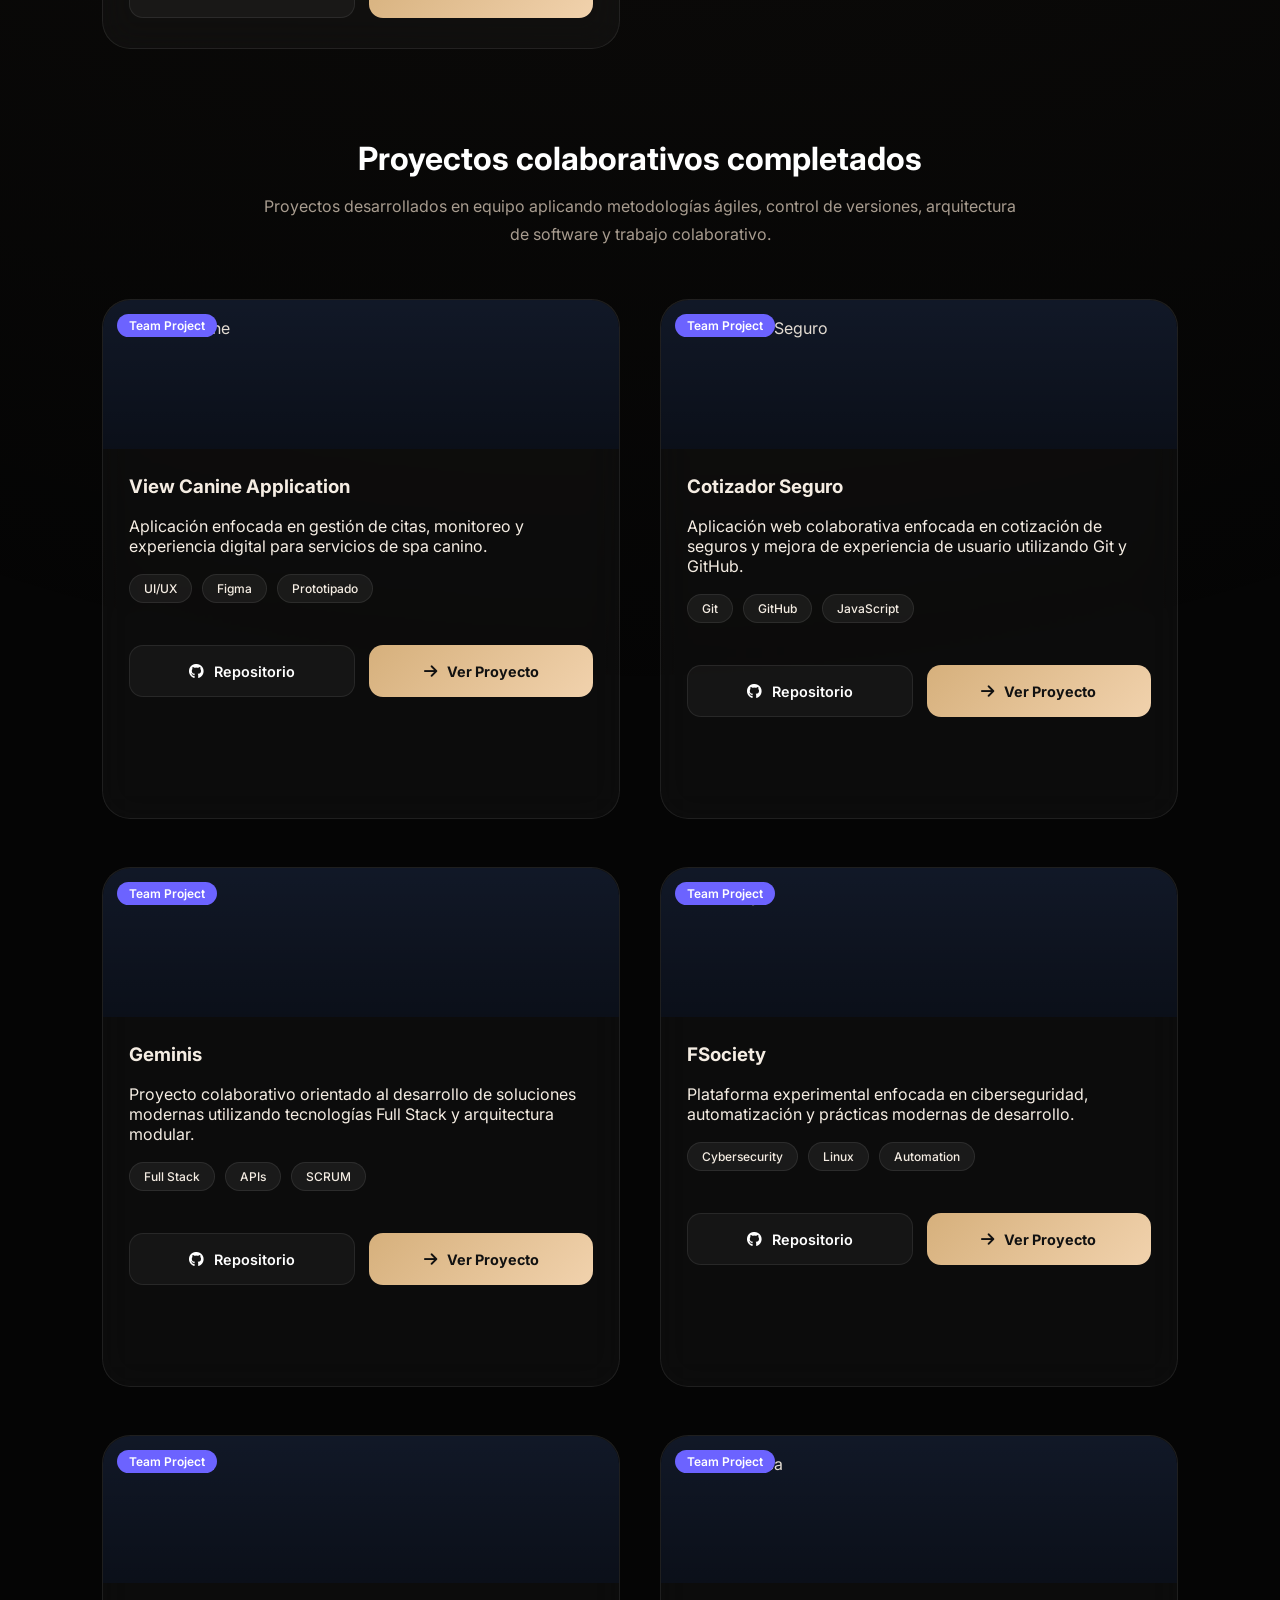
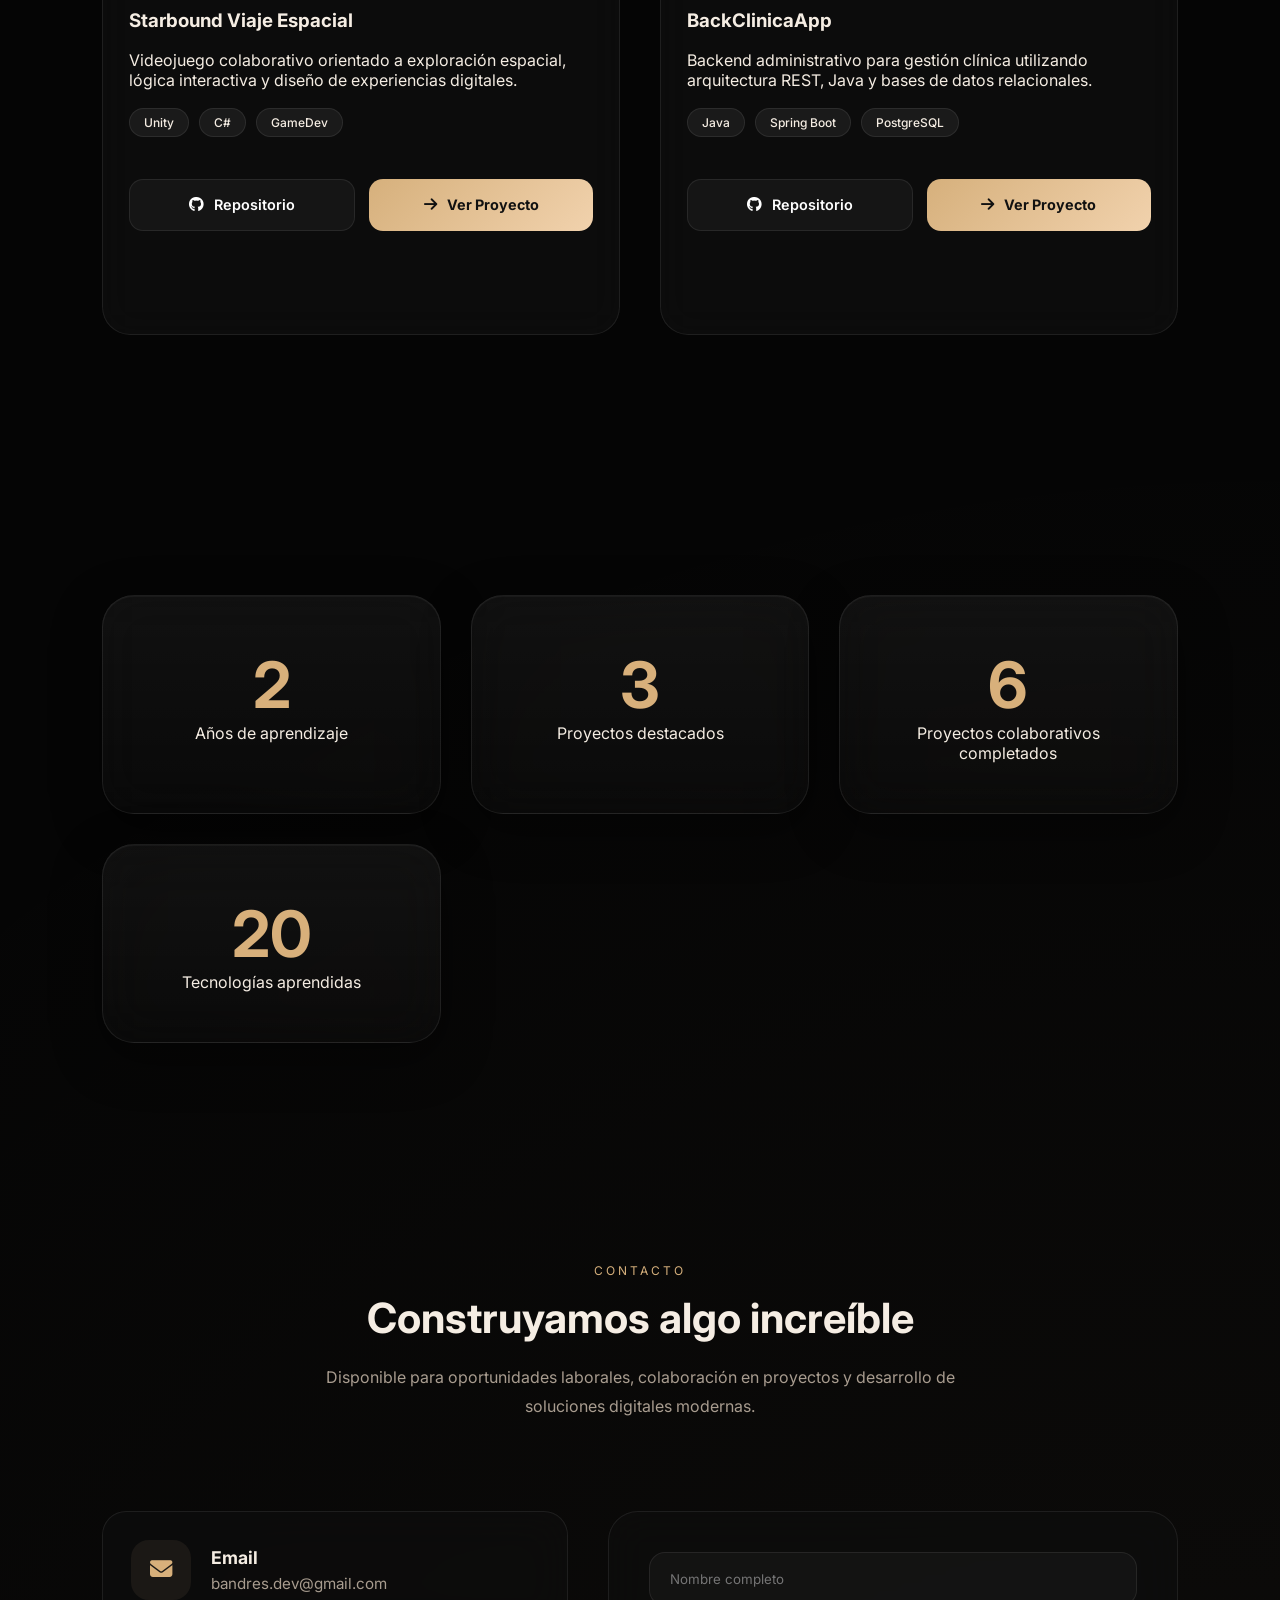
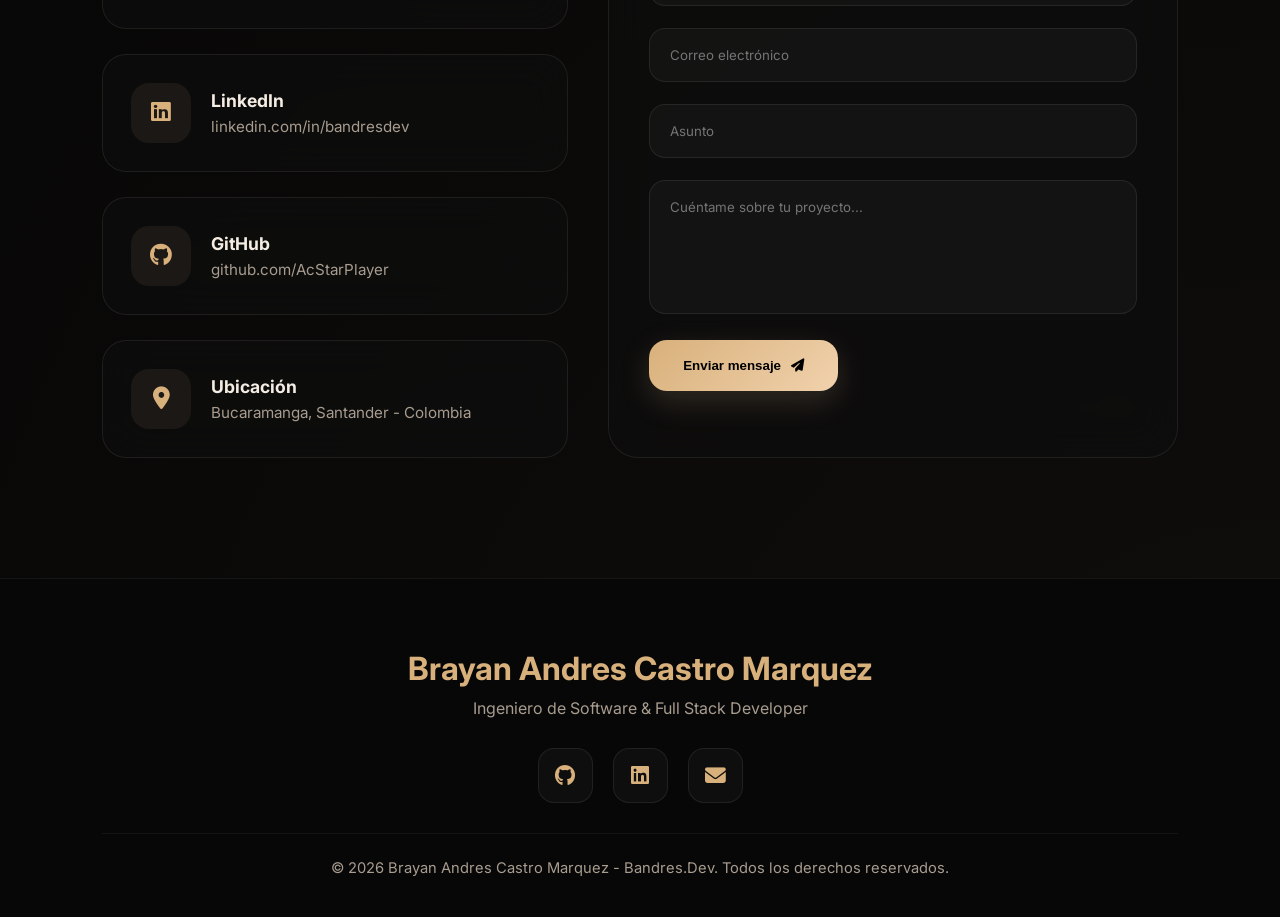
==== commit 52f41042: "Integrando CdaPractimoto v1" ====
--- a/index.html
+++ b/index.html
@@ -717,7 +717,7 @@
                 <div class="project-buttons">
 
                     <a 
-                        href="/projects/practimoto.html"
+                        href="/projects/cdapractimoto.html"
                         class="project-btn github-btn"
                     >
 
@@ -727,7 +727,7 @@
                     </a>
 
                     <a 
-                        href="/projects/practimoto.html"
+                        href="/projects/cdapractimoto.html"
                         class="project-btn demo-btn"
                     >
 
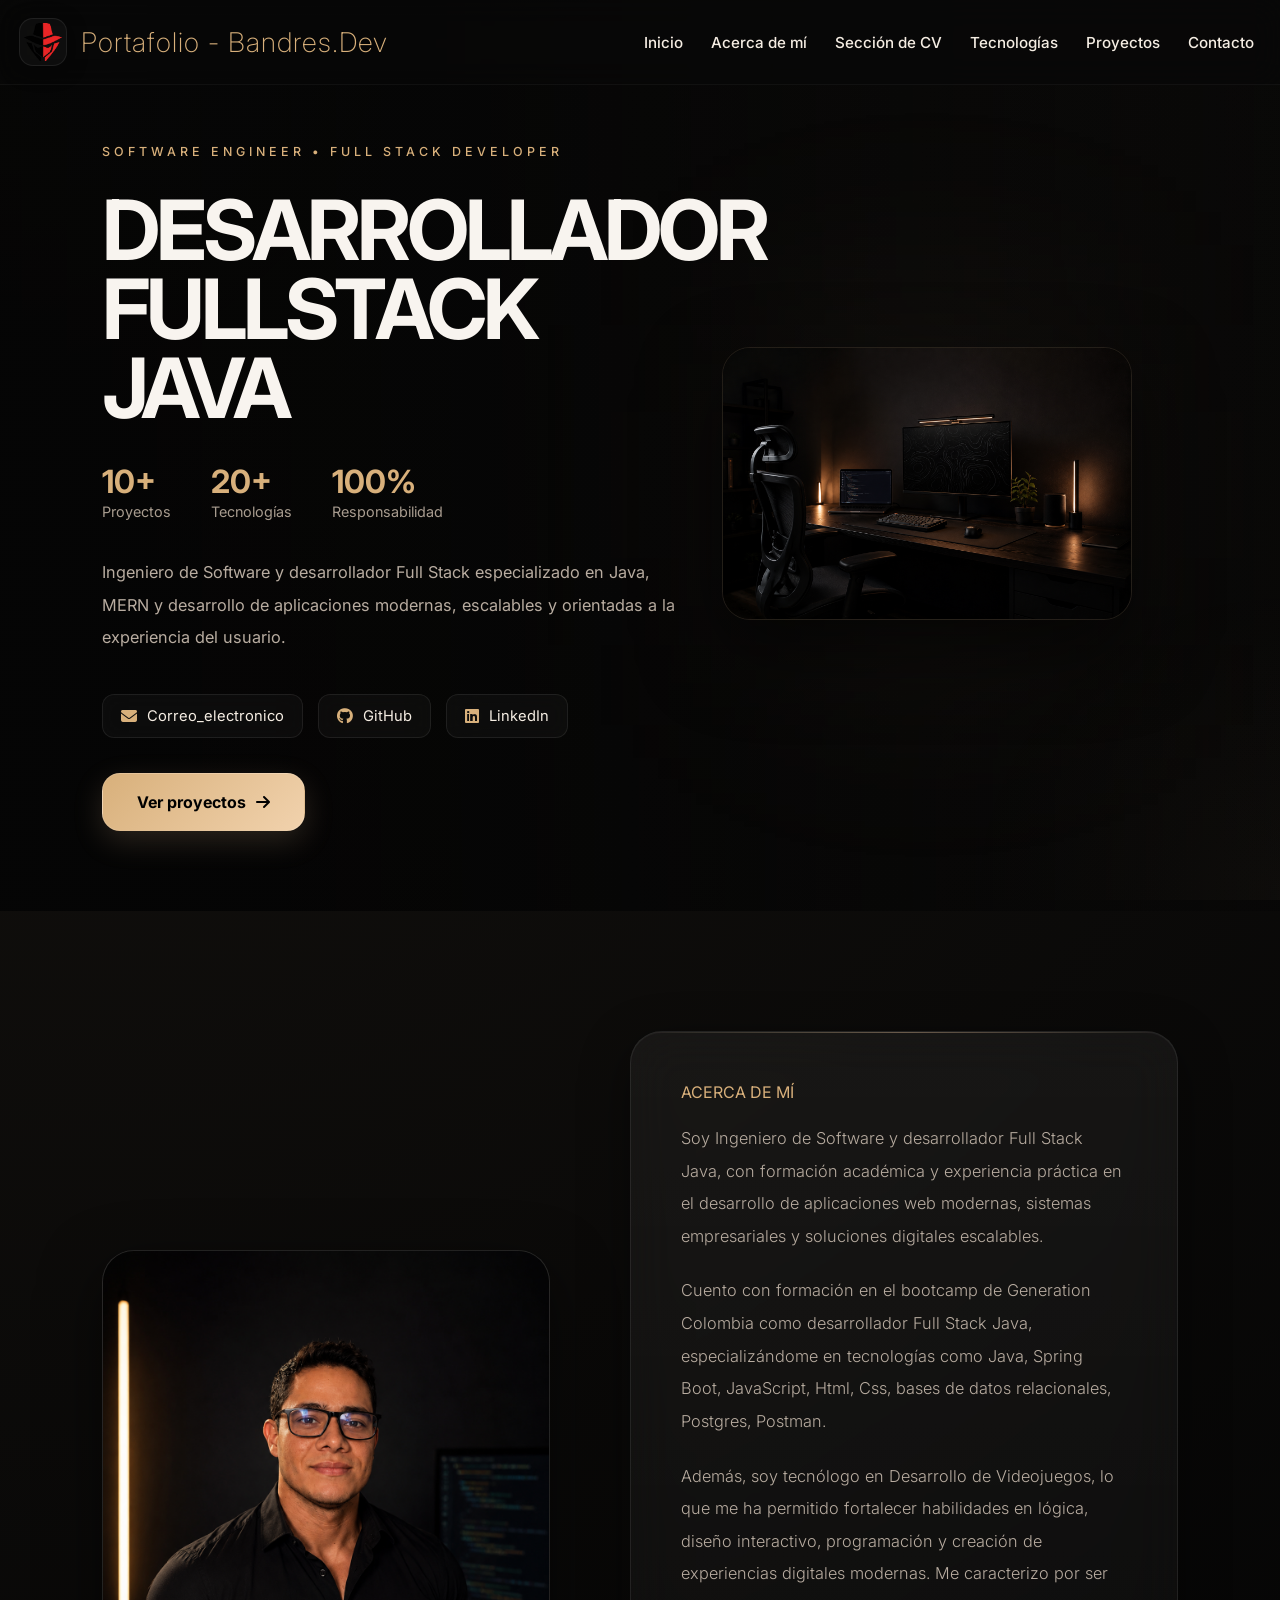
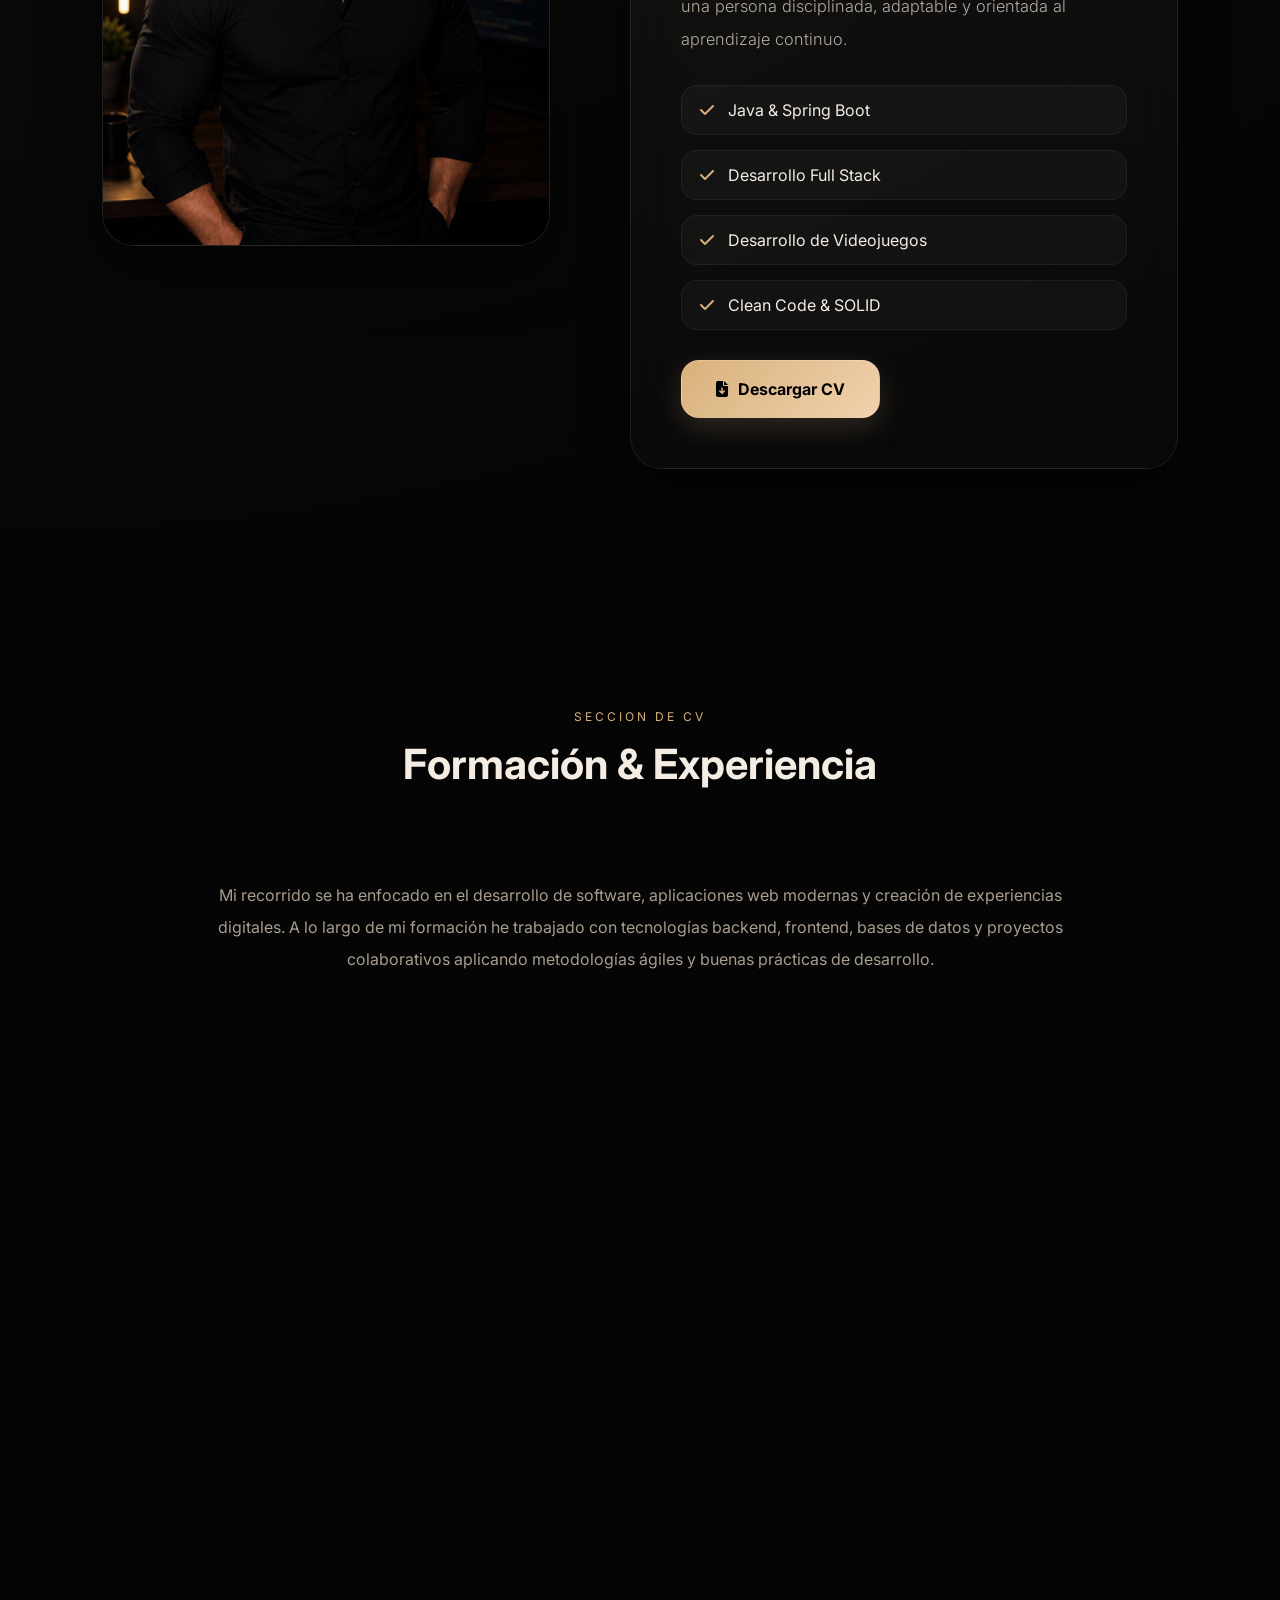
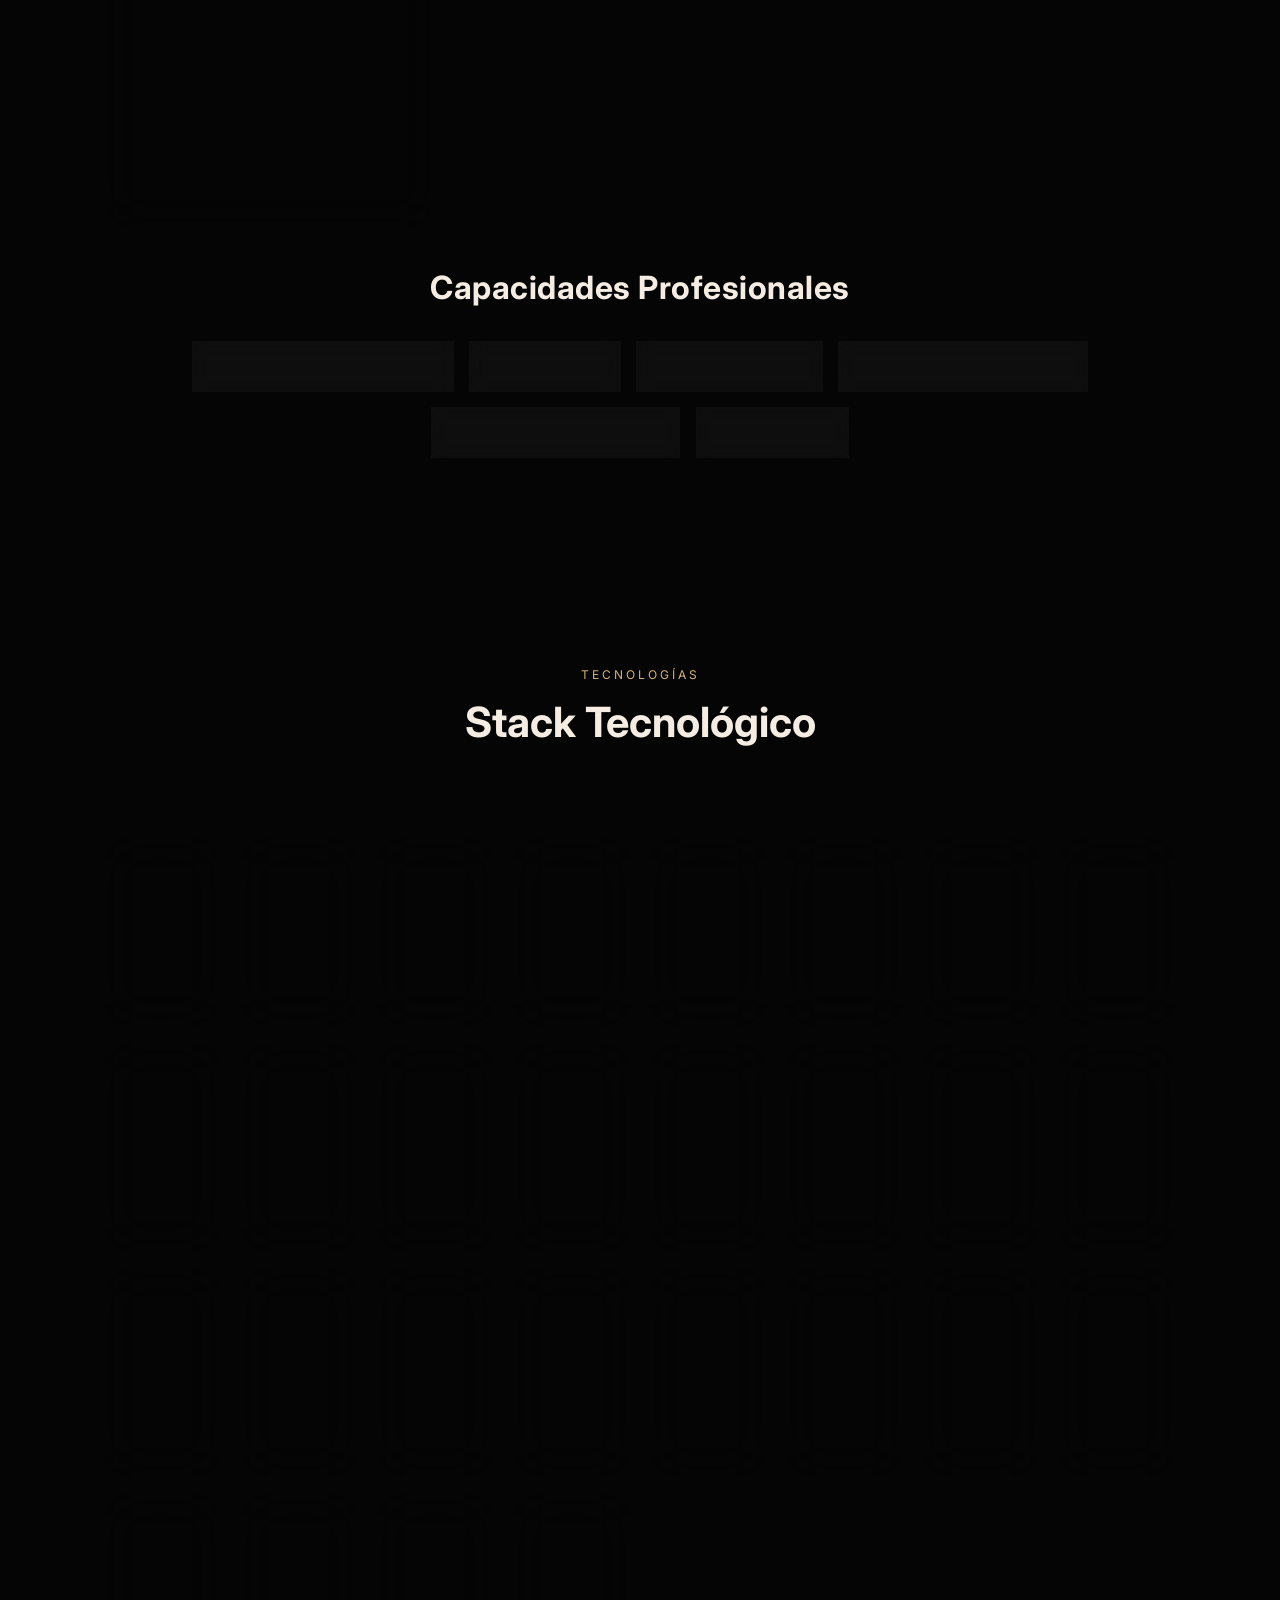
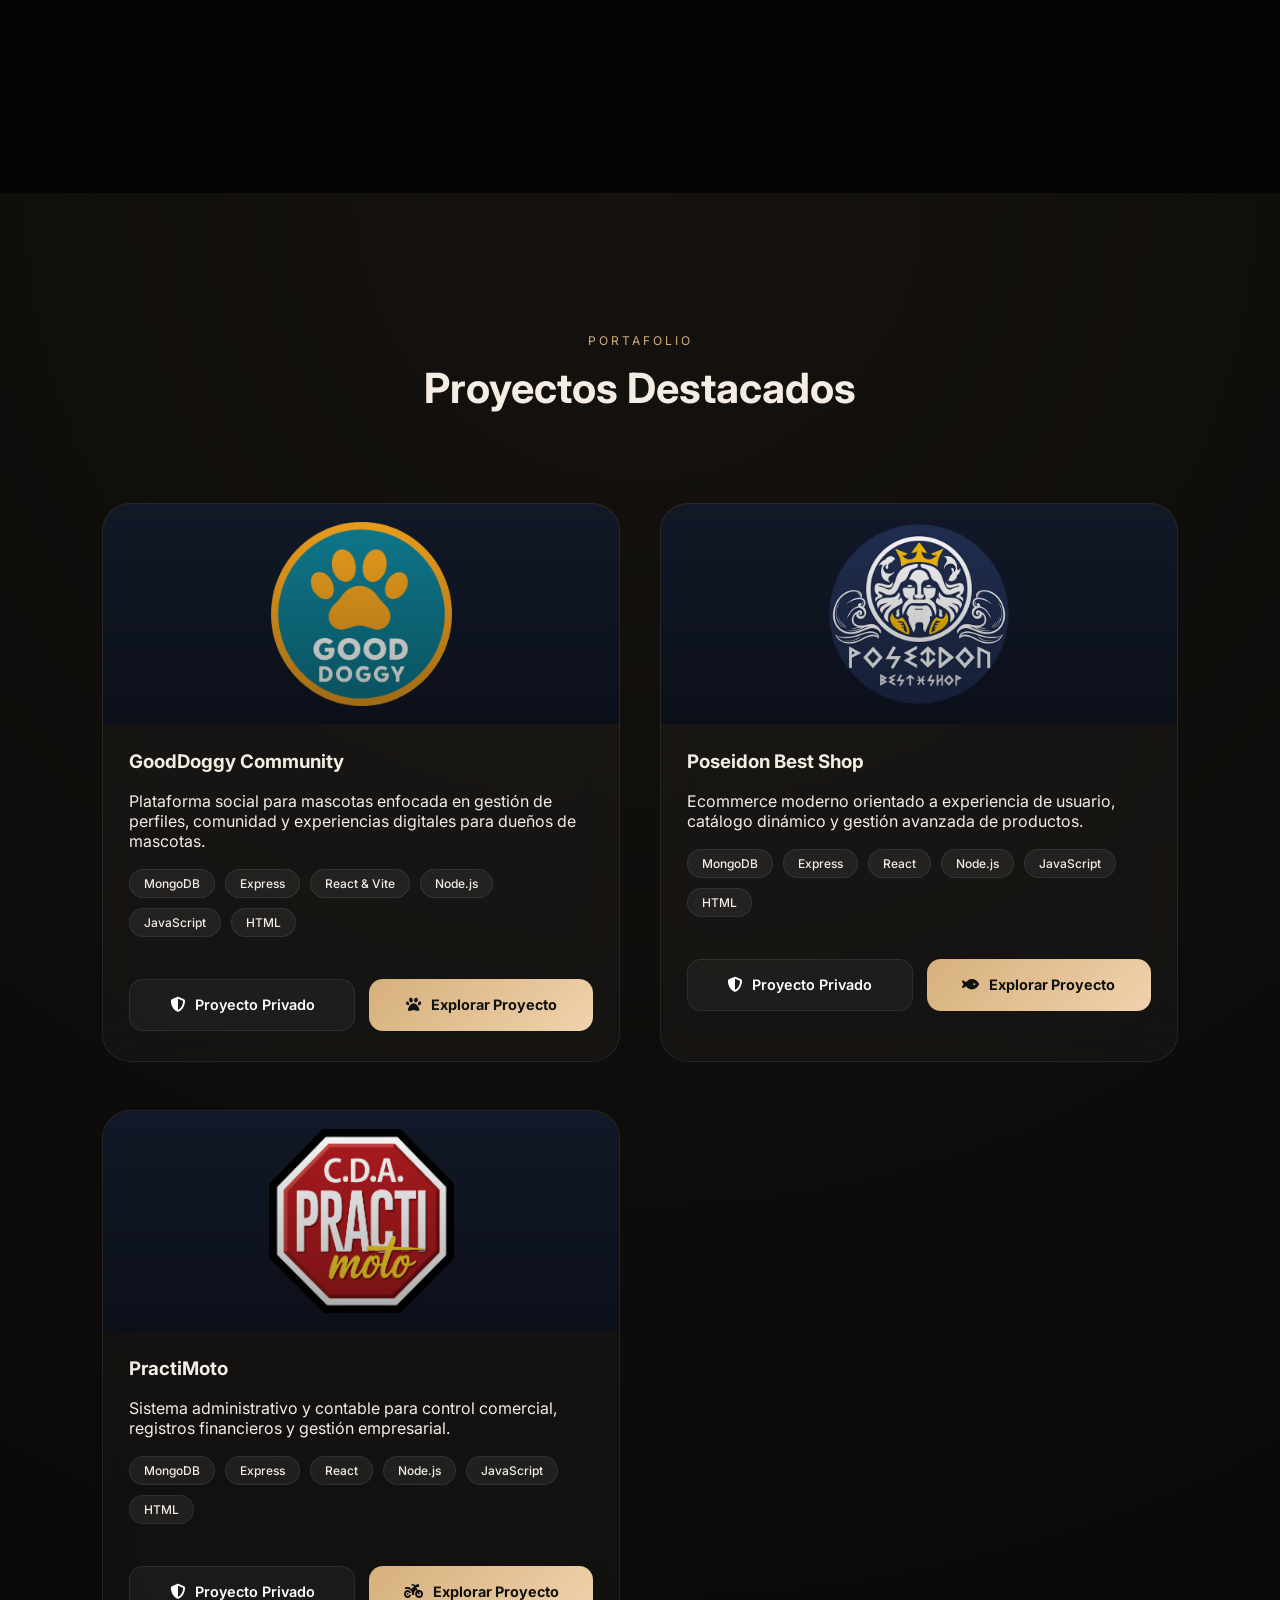
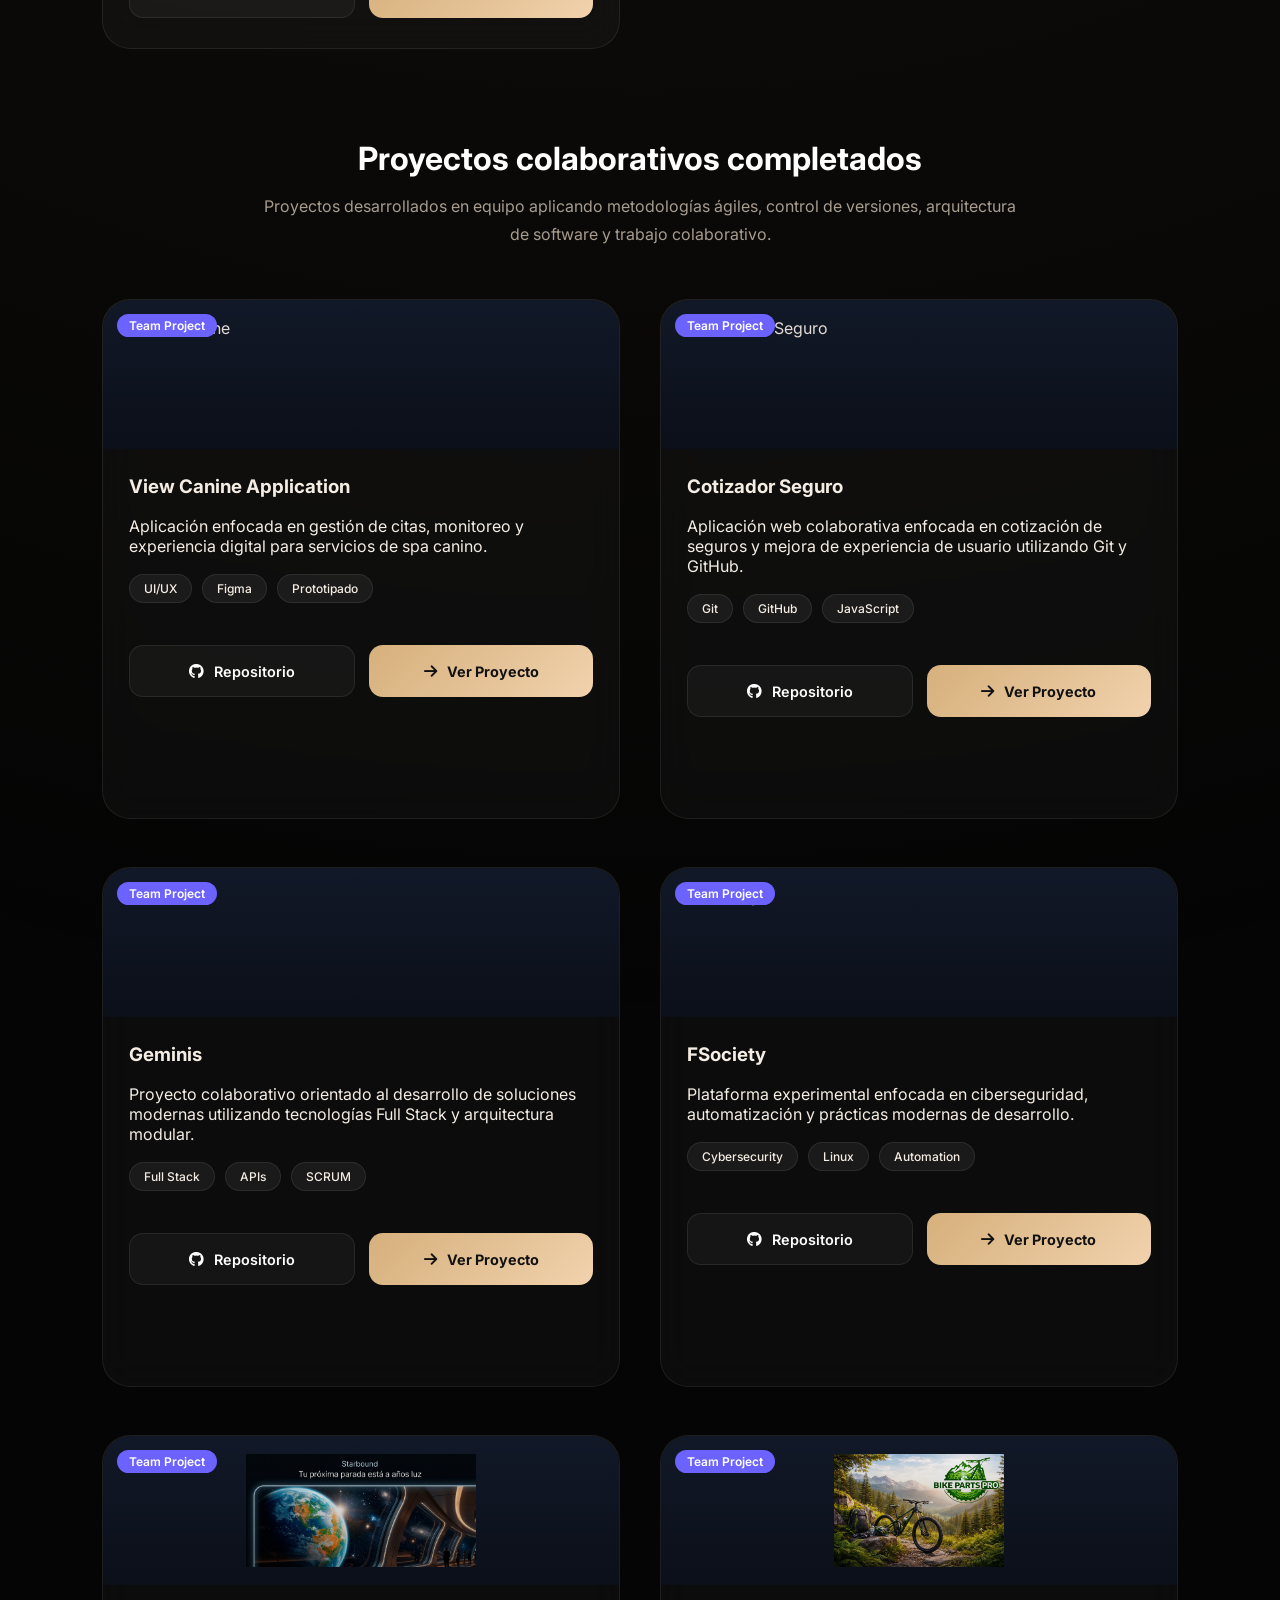
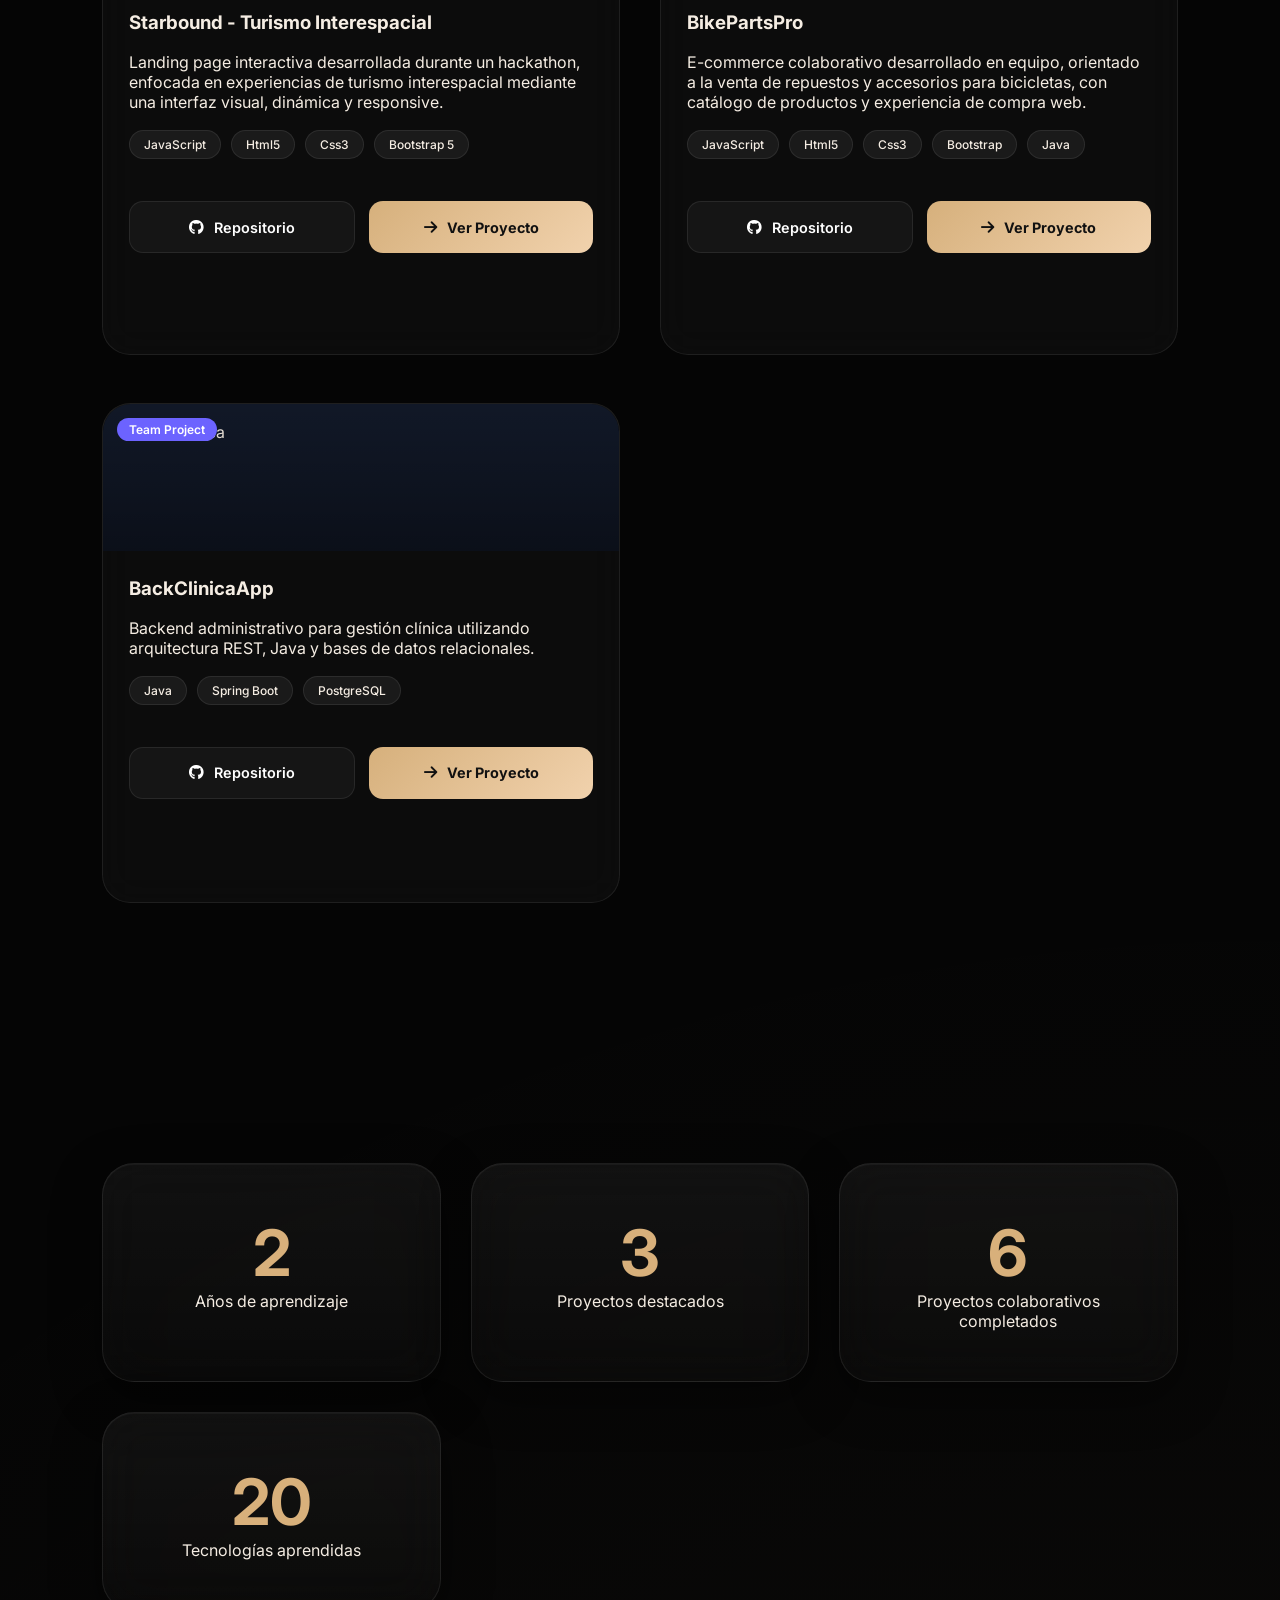
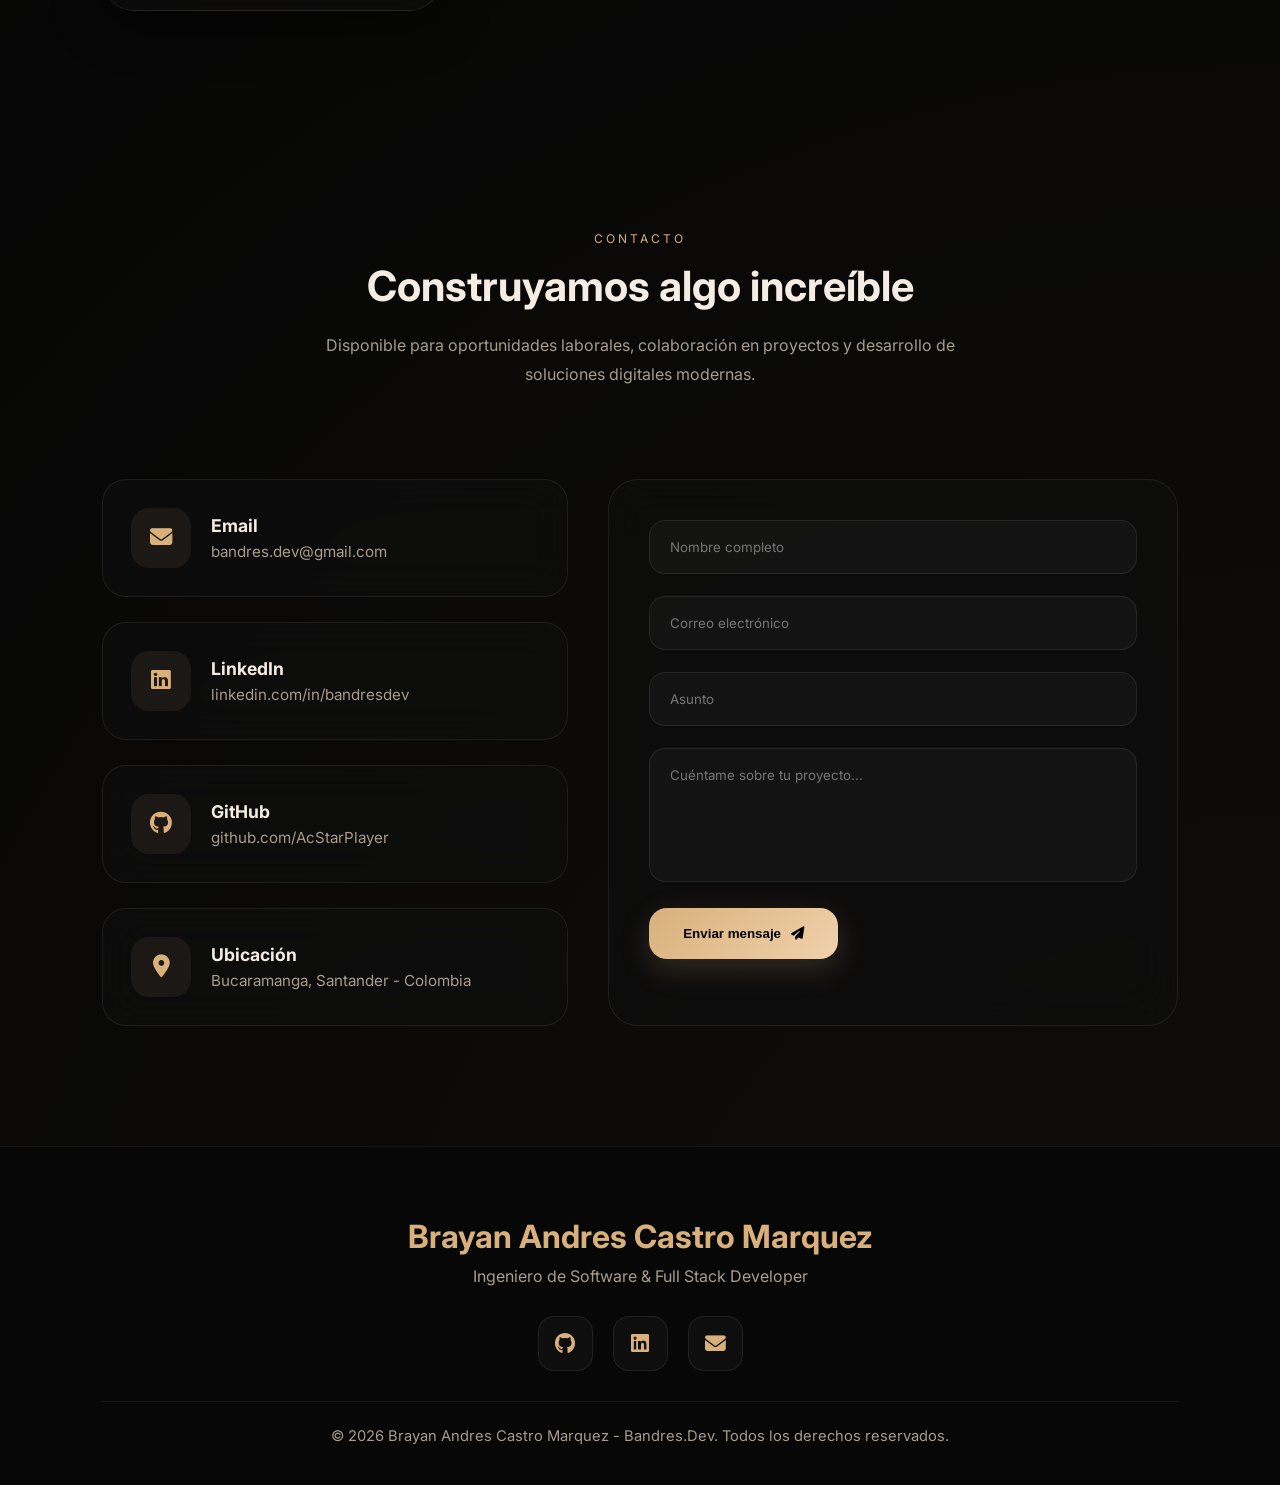
==== commit ebb62472: "Starbound" ====
--- a/index.html
+++ b/index.html
@@ -254,7 +254,7 @@
             </div>
 
             <a 
-                href="docs/CV-Brayan-Castro-Mod.pdf"
+                href="docs/CV-Bandres.Dev.pdf"
                 download
                 class="btn-primary"
             >
@@ -965,38 +965,117 @@
 
             <div class="project-image">
 
-                <img src="img/starbound.jpg" alt="Starbound">
+                <img src="img/ViajeAeroEspacial.png" alt="Starbound - Turismo Interespacial" >
 
             </div>
 
             <div class="project-content">
 
-                <h3>Starbound Viaje Espacial</h3>
+                <h3>Starbound - Turismo Interespacial</h3>
 
                 <p>
-                    Videojuego colaborativo orientado a
-                    exploración espacial, lógica interactiva
-                    y diseño de experiencias digitales.
+                    Landing page interactiva desarrollada durante un
+                    hackathon, enfocada en experiencias de turismo
+                    interespacial mediante una interfaz visual, dinámica
+                    y responsive.
                 </p>
 
                 <div class="project-tags">
 
-                    <span>Unity</span>
-                    <span>C#</span>
-                    <span>GameDev</span>
+                    <span>JavaScript</span>
+                    <span>Html5</span>
+                    <span>Css3</span>
+                    <span>Bootstrap 5</span>
 
                 </div>
 
                 <div class="project-buttons">
 
-                    <a href="#" class="project-btn github-btn">
+                    <a 
+                        href="https://github.com/AcStarPlayer/ViajeAeroEspacial"
+                        class="project-btn github-btn"
+                        target="_blank"
+                        rel="noopener noreferrer"
+                    >
                         <i class="fa-brands fa-github"></i>
                         Repositorio
                     </a>
 
-                    <a href="#" class="project-btn demo-btn">
+                    <a 
+                        href="https://acstarplayer.github.io/ViajeAeroEspacial/"
+                        class="project-btn demo-btn"
+                        target="_blank"
+                        rel="noopener noreferrer"
+                    >
                         <i class="fa-solid fa-arrow-right"></i>
                         Ver Proyecto
+                    </a>
+
+                </div>
+
+            </div>
+
+        </div>
+
+        <!-- BIKEPARTSPRO -->
+
+        <div class="project-card">
+
+            <span class="badge-team">Team Project</span>
+
+            <div class="project-image">
+
+                <img 
+                    src="img/fondobikepartspro.jpg" 
+                    alt="BikePartsPro - E-commerce de repuestos para bicicleta"
+                >
+
+            </div>
+
+            <div class="project-content">
+
+                <h3>BikePartsPro</h3>
+
+                <p>
+                    E-commerce colaborativo desarrollado en equipo,
+                    orientado a la venta de repuestos y accesorios para bicicletas,
+                    con catálogo de productos y experiencia de compra web.
+                </p>
+
+                <div class="project-tags">
+
+                    <span>JavaScript</span>
+                    <span>Html5</span>
+                    <span>Css3</span>
+                    <span>Bootstrap</span>
+                    <span>Java</span>
+
+                </div>
+
+                <div class="project-buttons">
+
+                    <a 
+                        href="https://github.com/AcStarPlayer/Proyecto-Bike_Parts_Pro"
+                        class="project-btn github-btn"
+                        target="_blank"
+                        rel="noopener noreferrer"
+                    >
+
+                        <i class="fa-brands fa-github"></i>
+                        Repositorio
+
+                    </a>
+
+                    <a 
+                        href="https://acstarplayer.github.io/Proyecto-Bike_Parts_Pro/index.html"
+                        class="project-btn demo-btn"
+                        target="_blank"
+                        rel="noopener noreferrer"
+                    >
+
+                        <i class="fa-solid fa-arrow-right"></i>
+                        Ver Proyecto
+
                     </a>
 
                 </div>
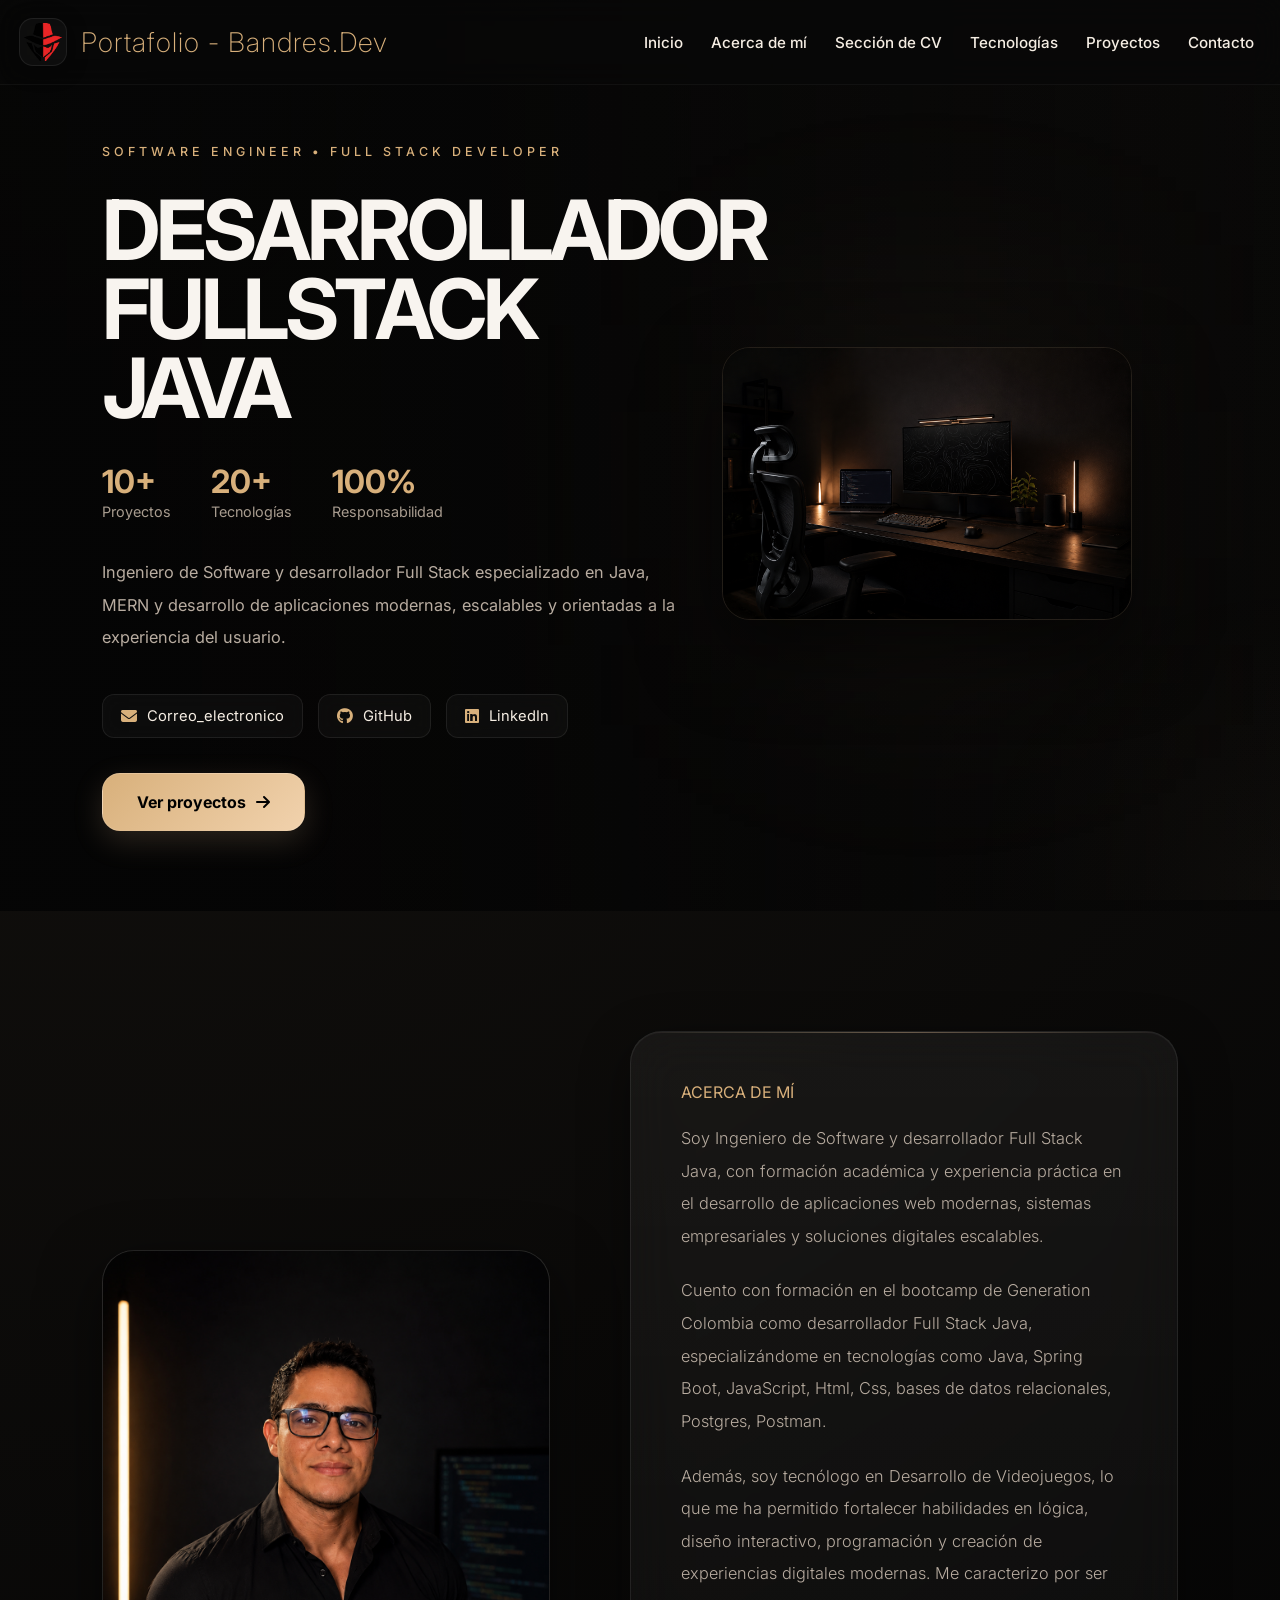
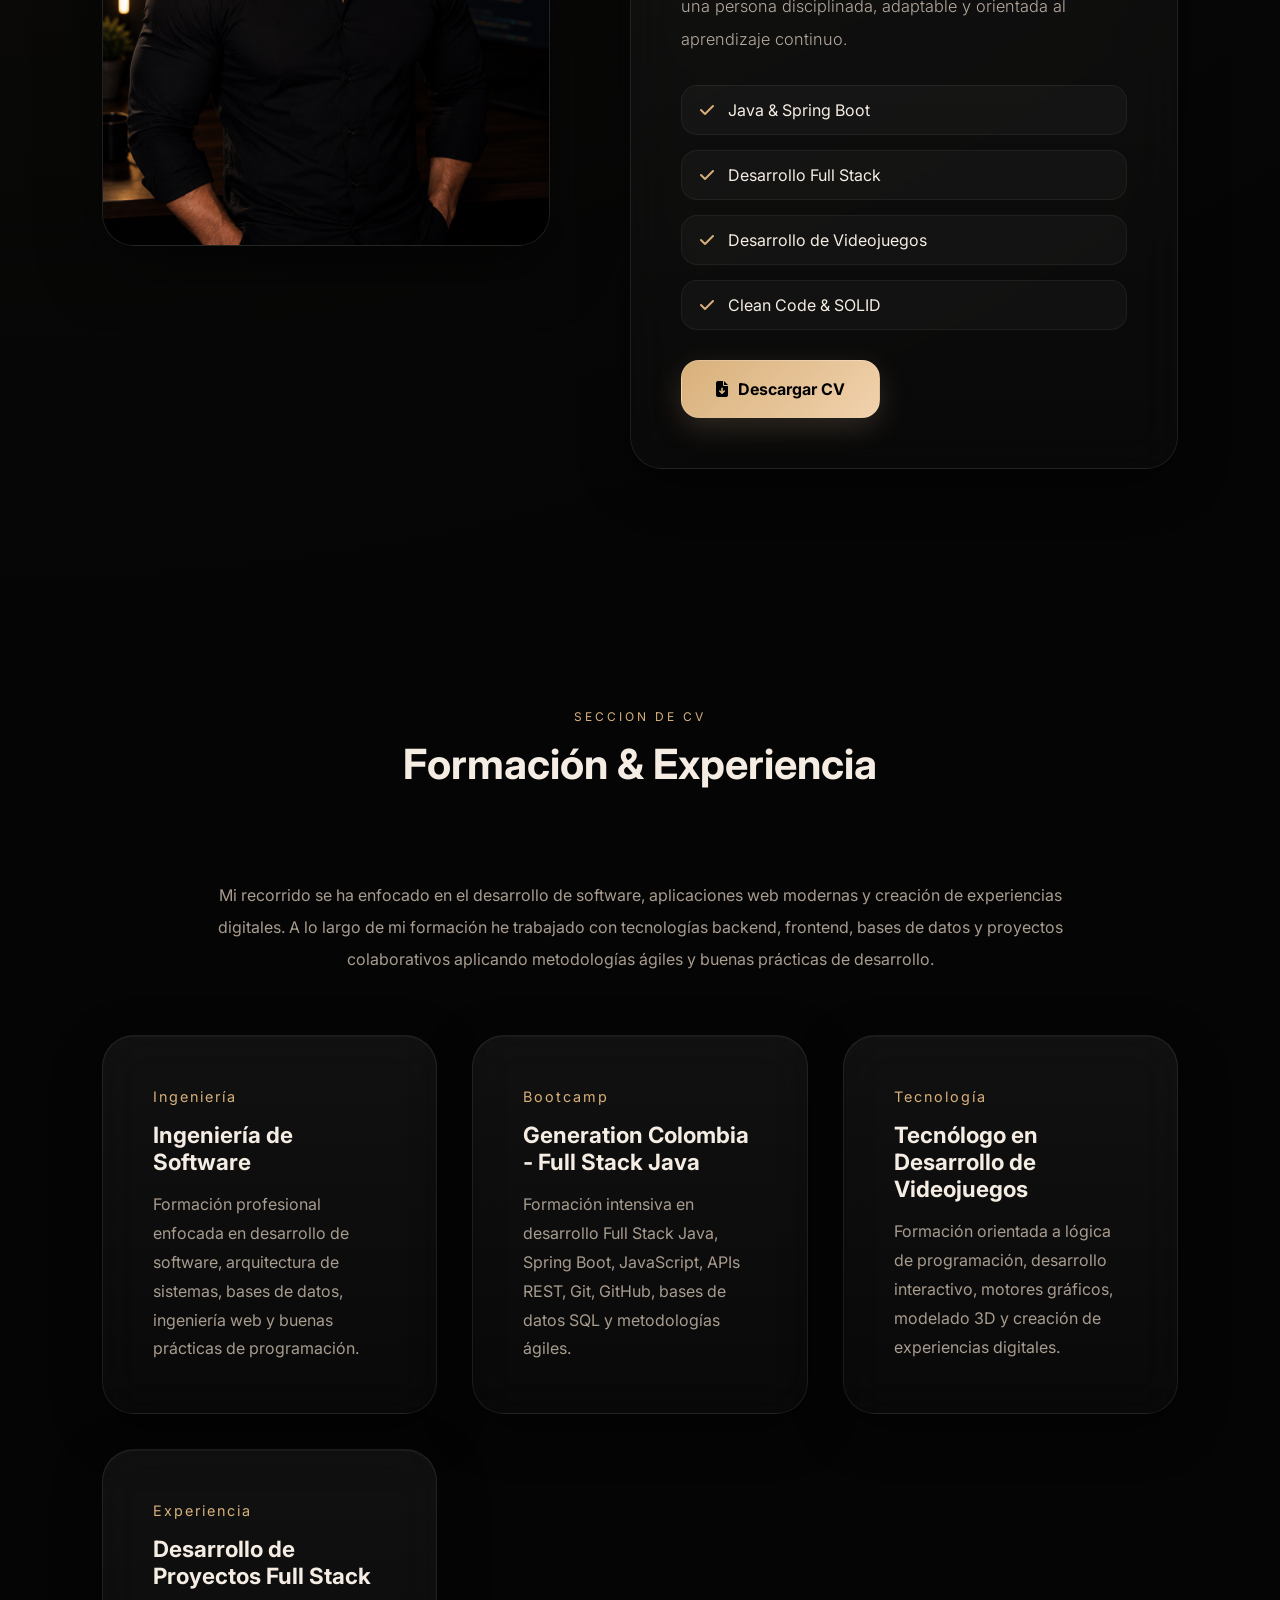
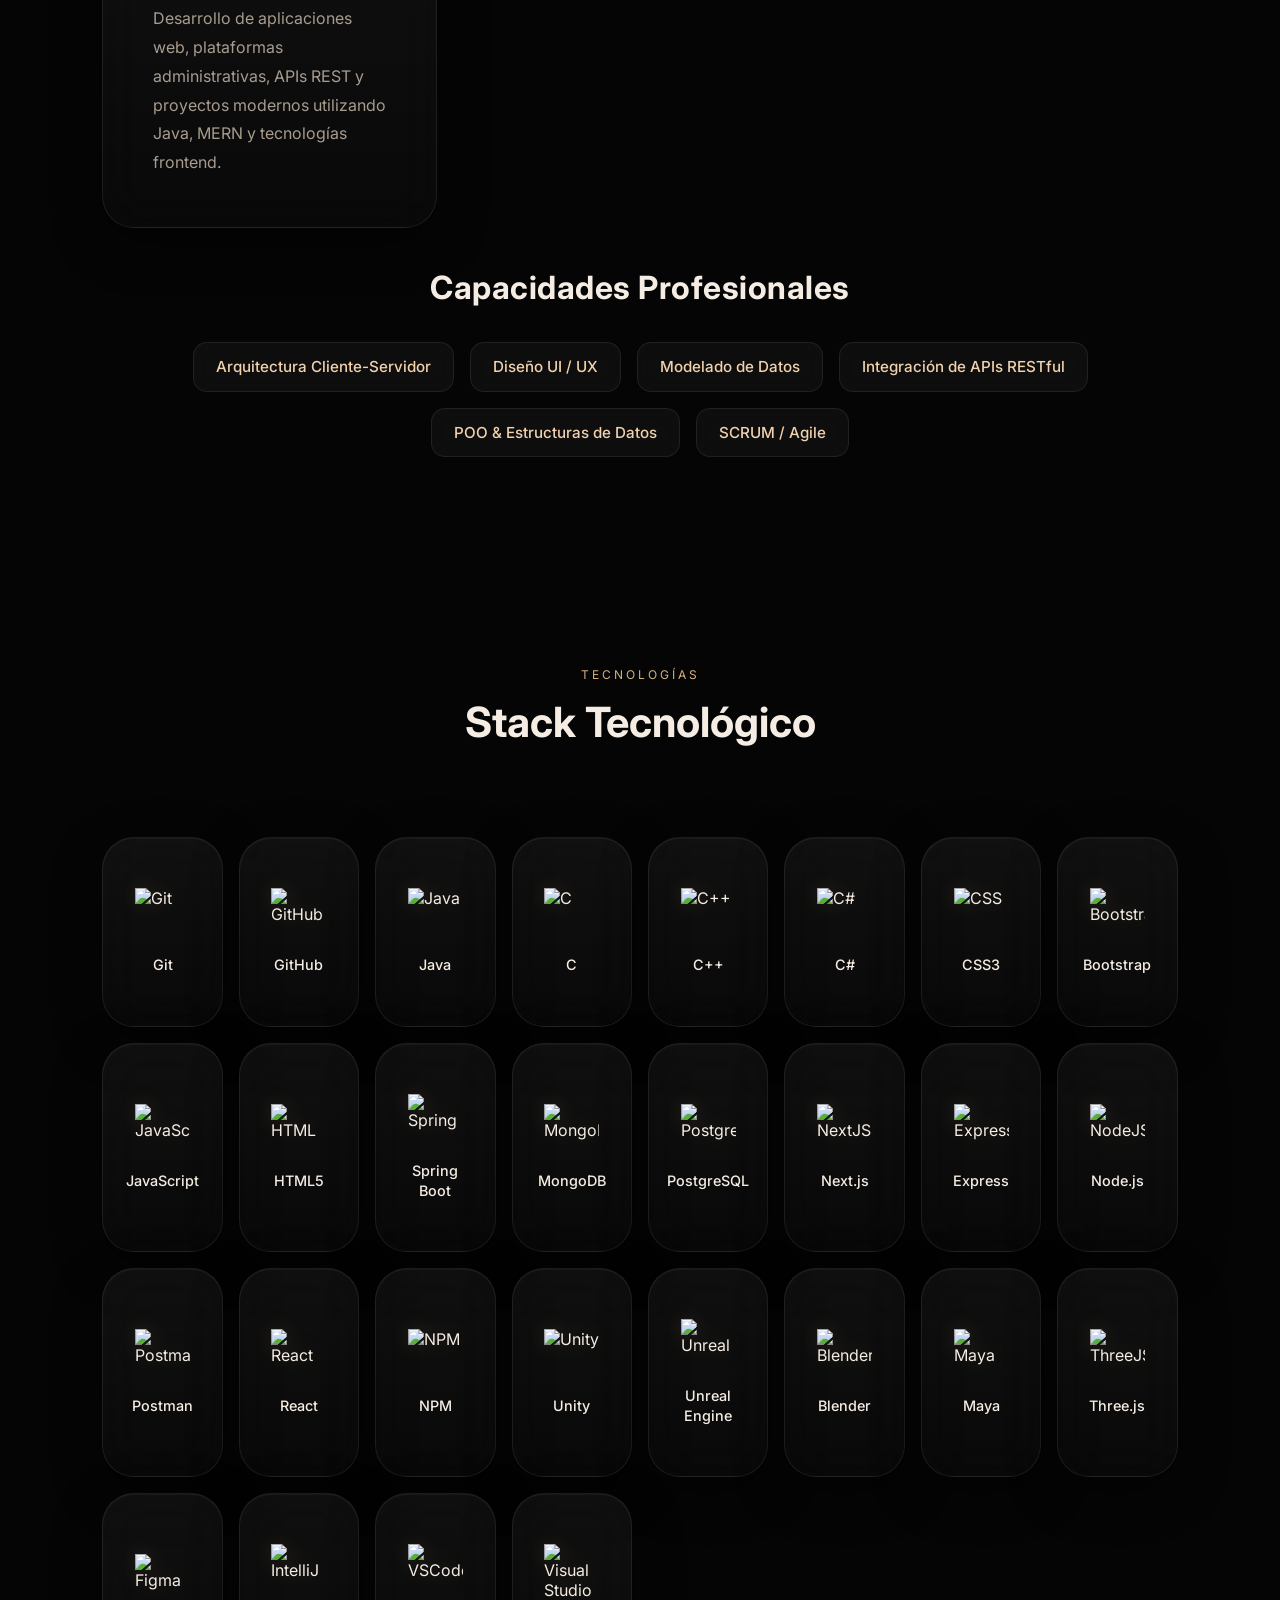
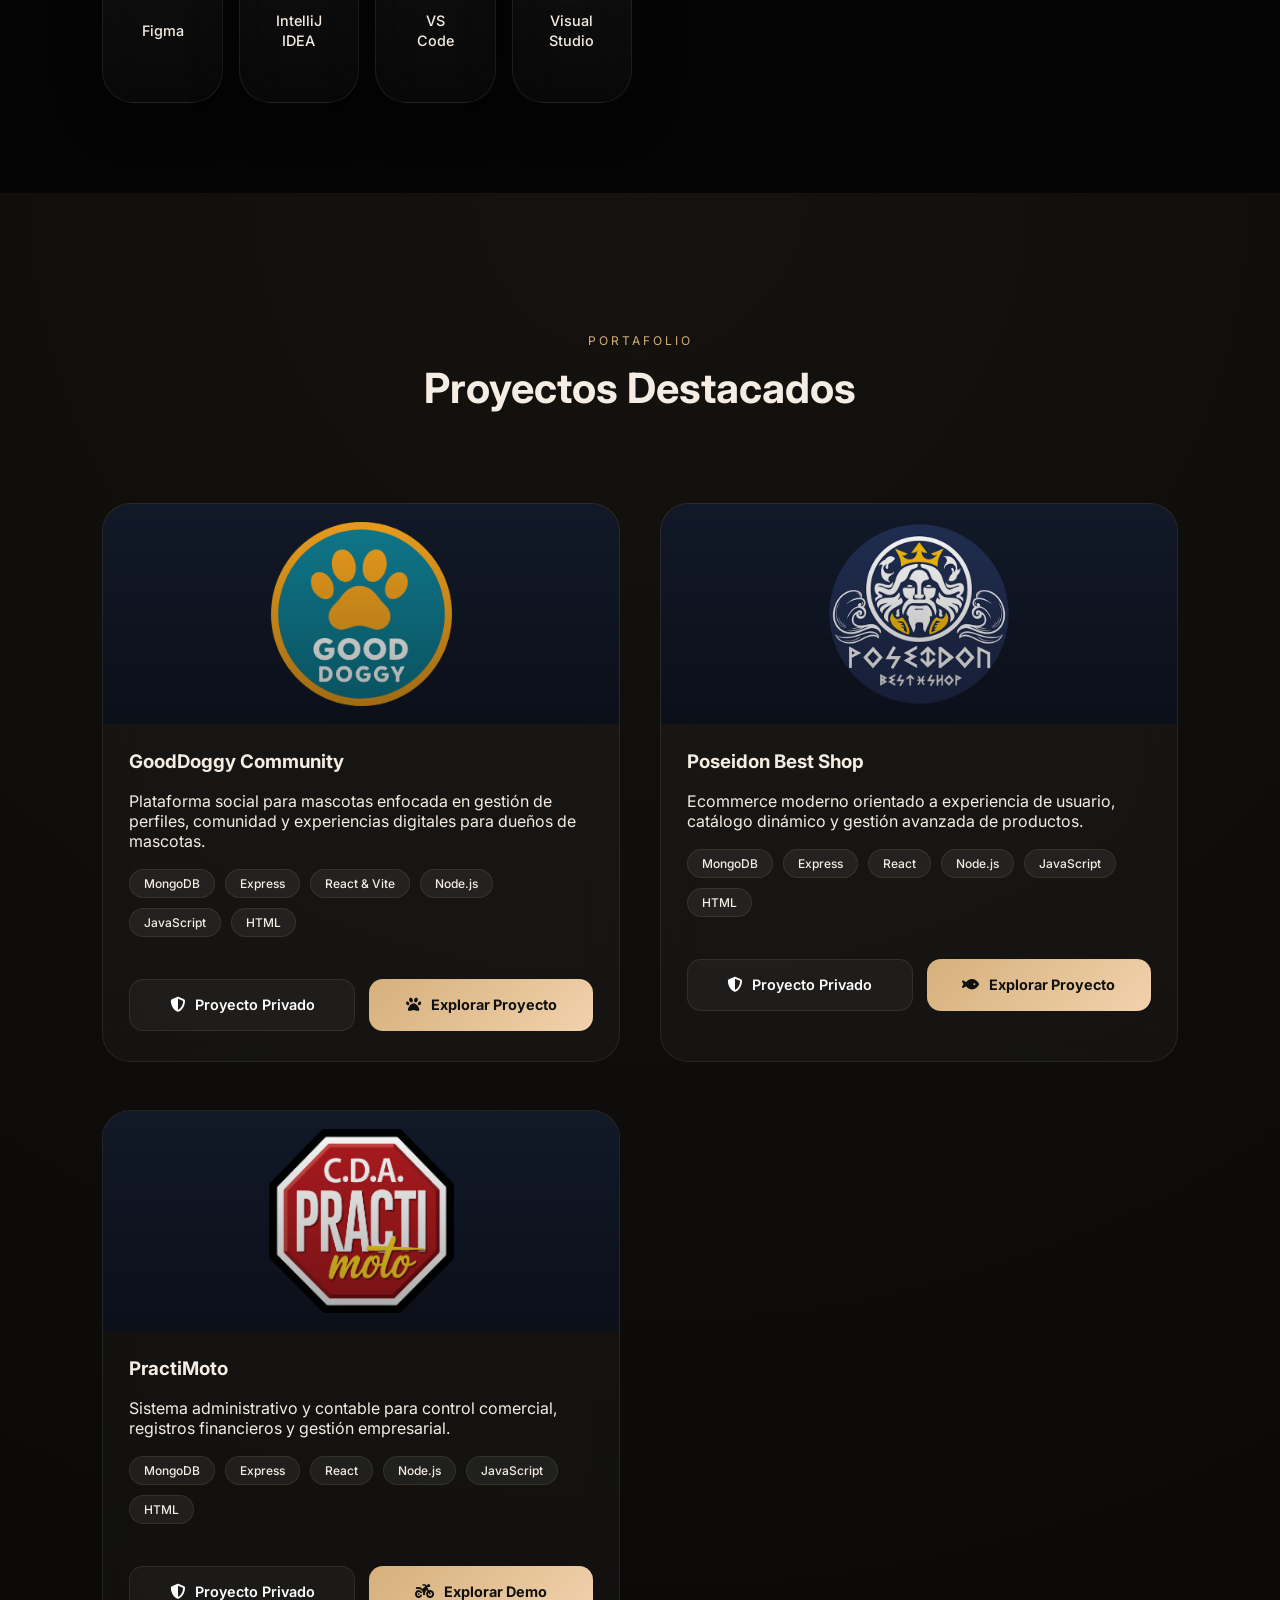
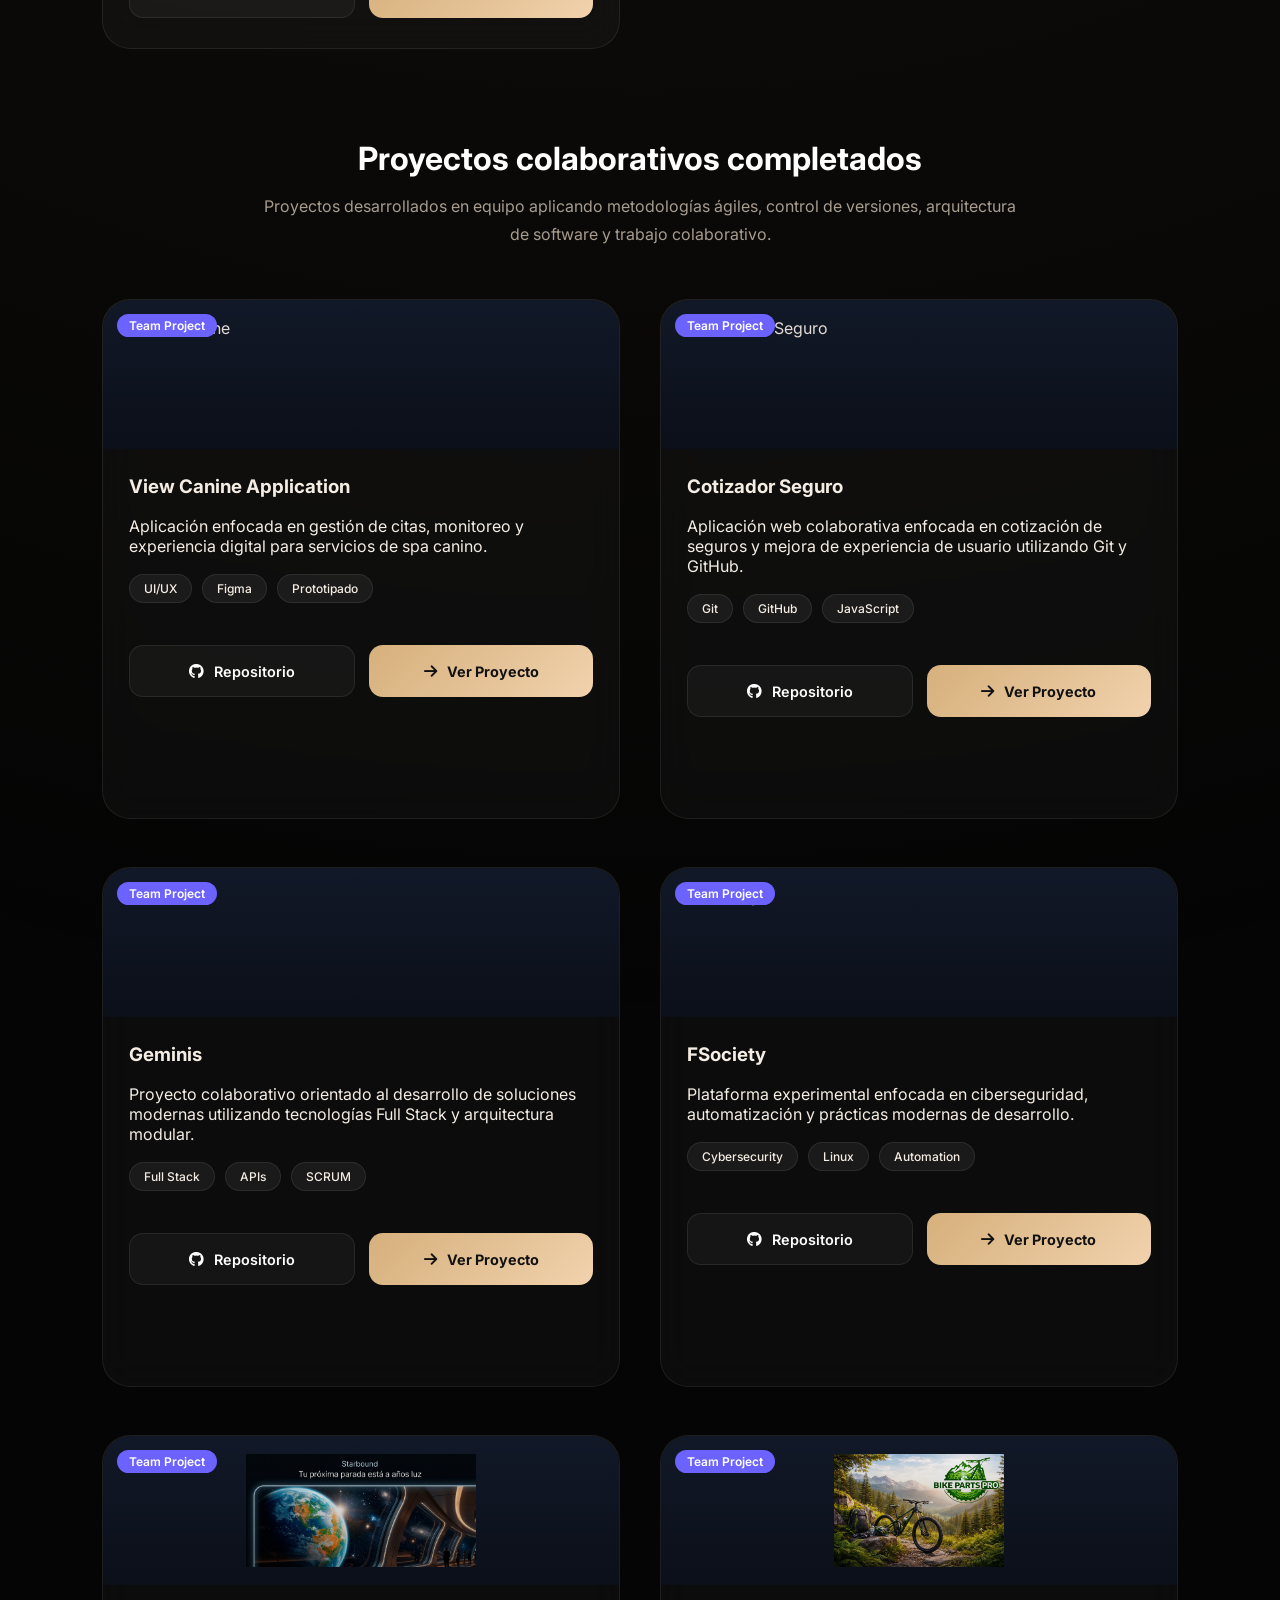
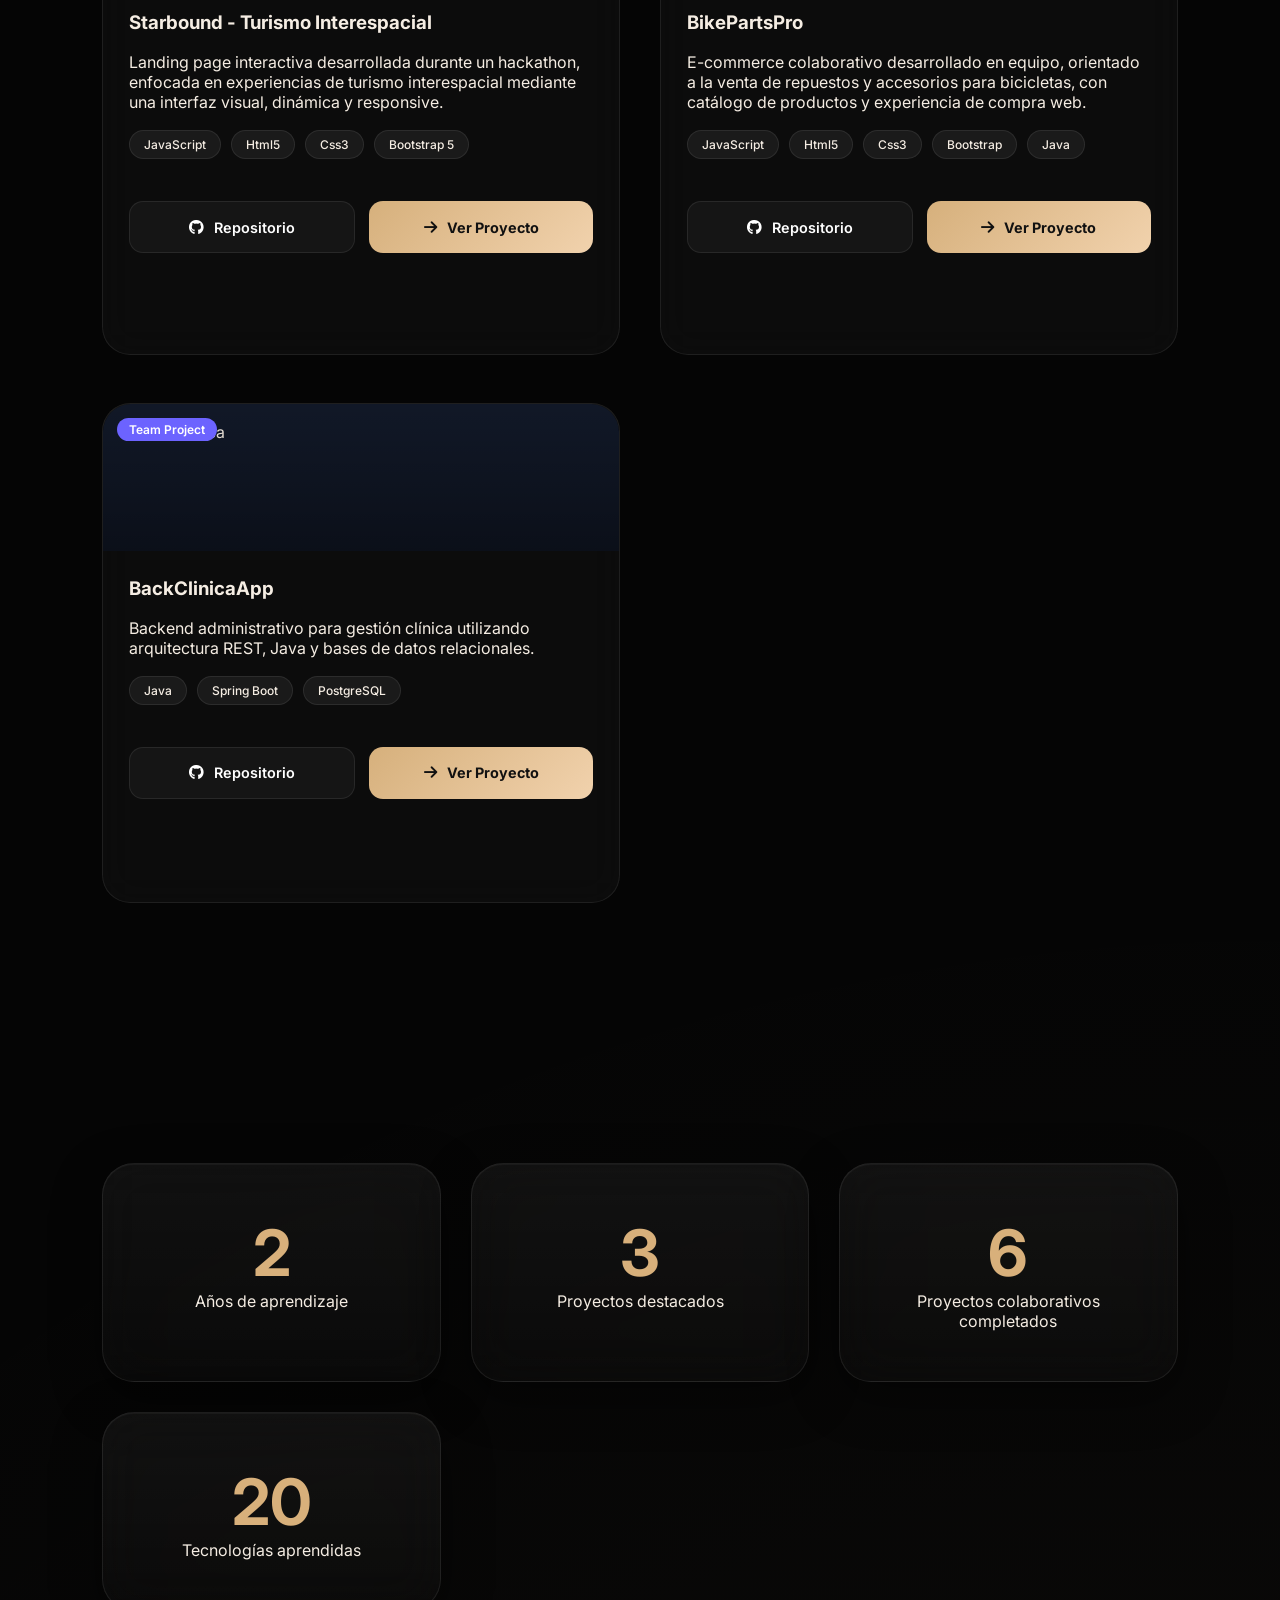
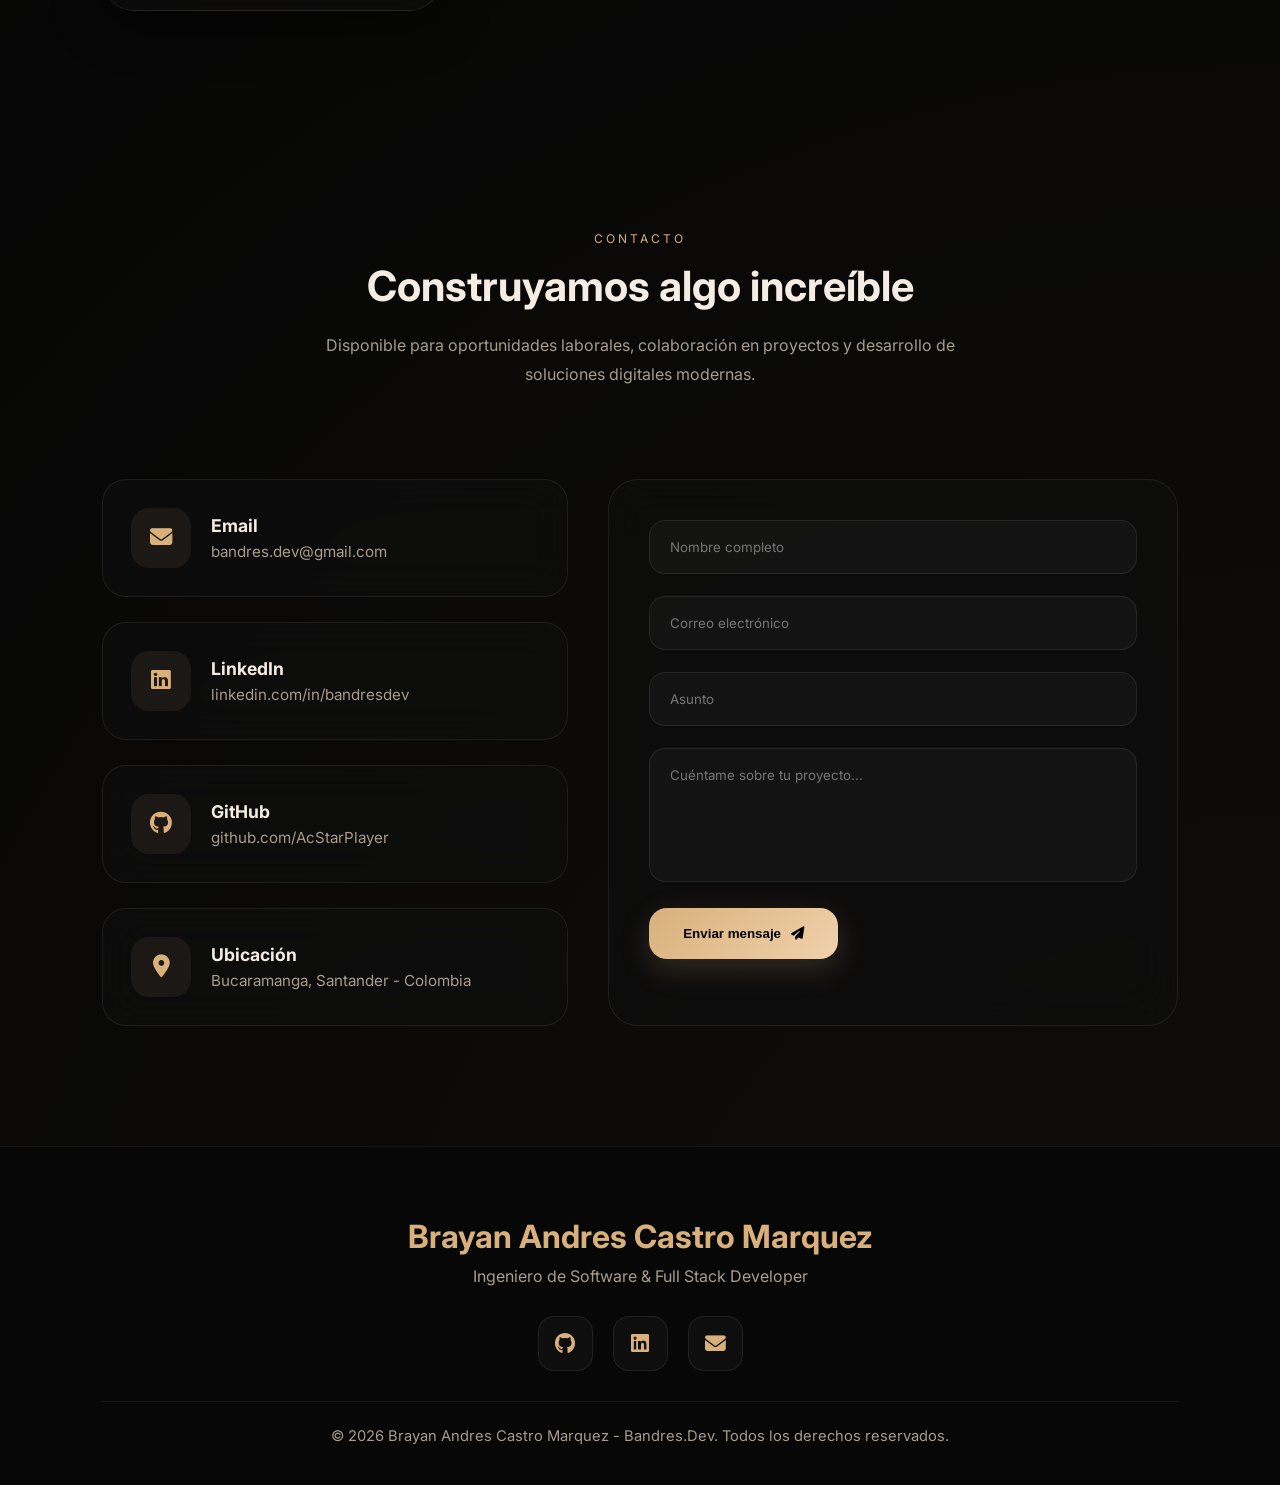
==== commit 8f82f81d: "Actualizacion Cda DEMO" ====
--- a/index.html
+++ b/index.html
@@ -727,13 +727,13 @@
                     </a>
 
                     <a 
-                        href="/projects/cdapractimoto.html"
+                        href="https://cdapractimoto-demo.vercel.app/login"
                         class="project-btn demo-btn"
+                        target="_blank"
+                        rel="noopener noreferrer"
                     >
-
                         <i class="fa-solid fa-motorcycle"></i>
-                        Explorar Proyecto
-
+                        Explorar Demo
                     </a>
 
                 </div>
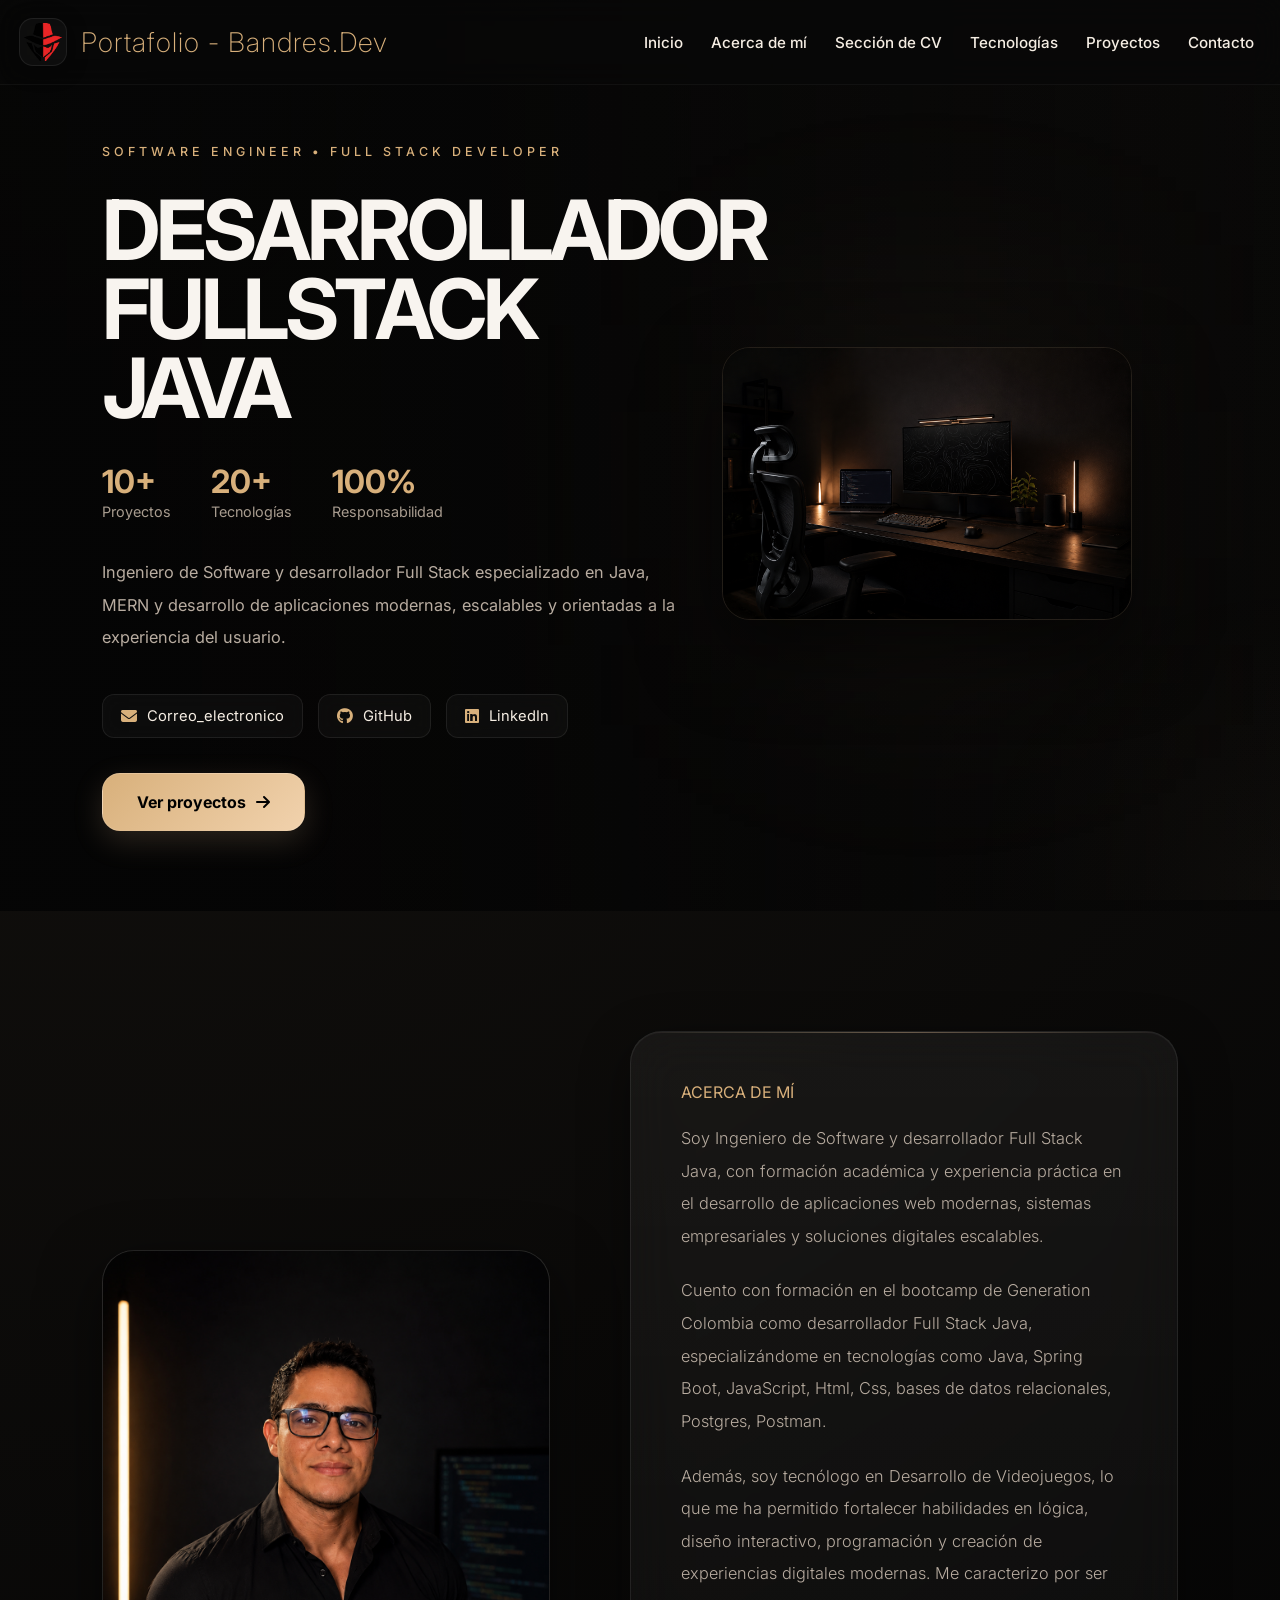
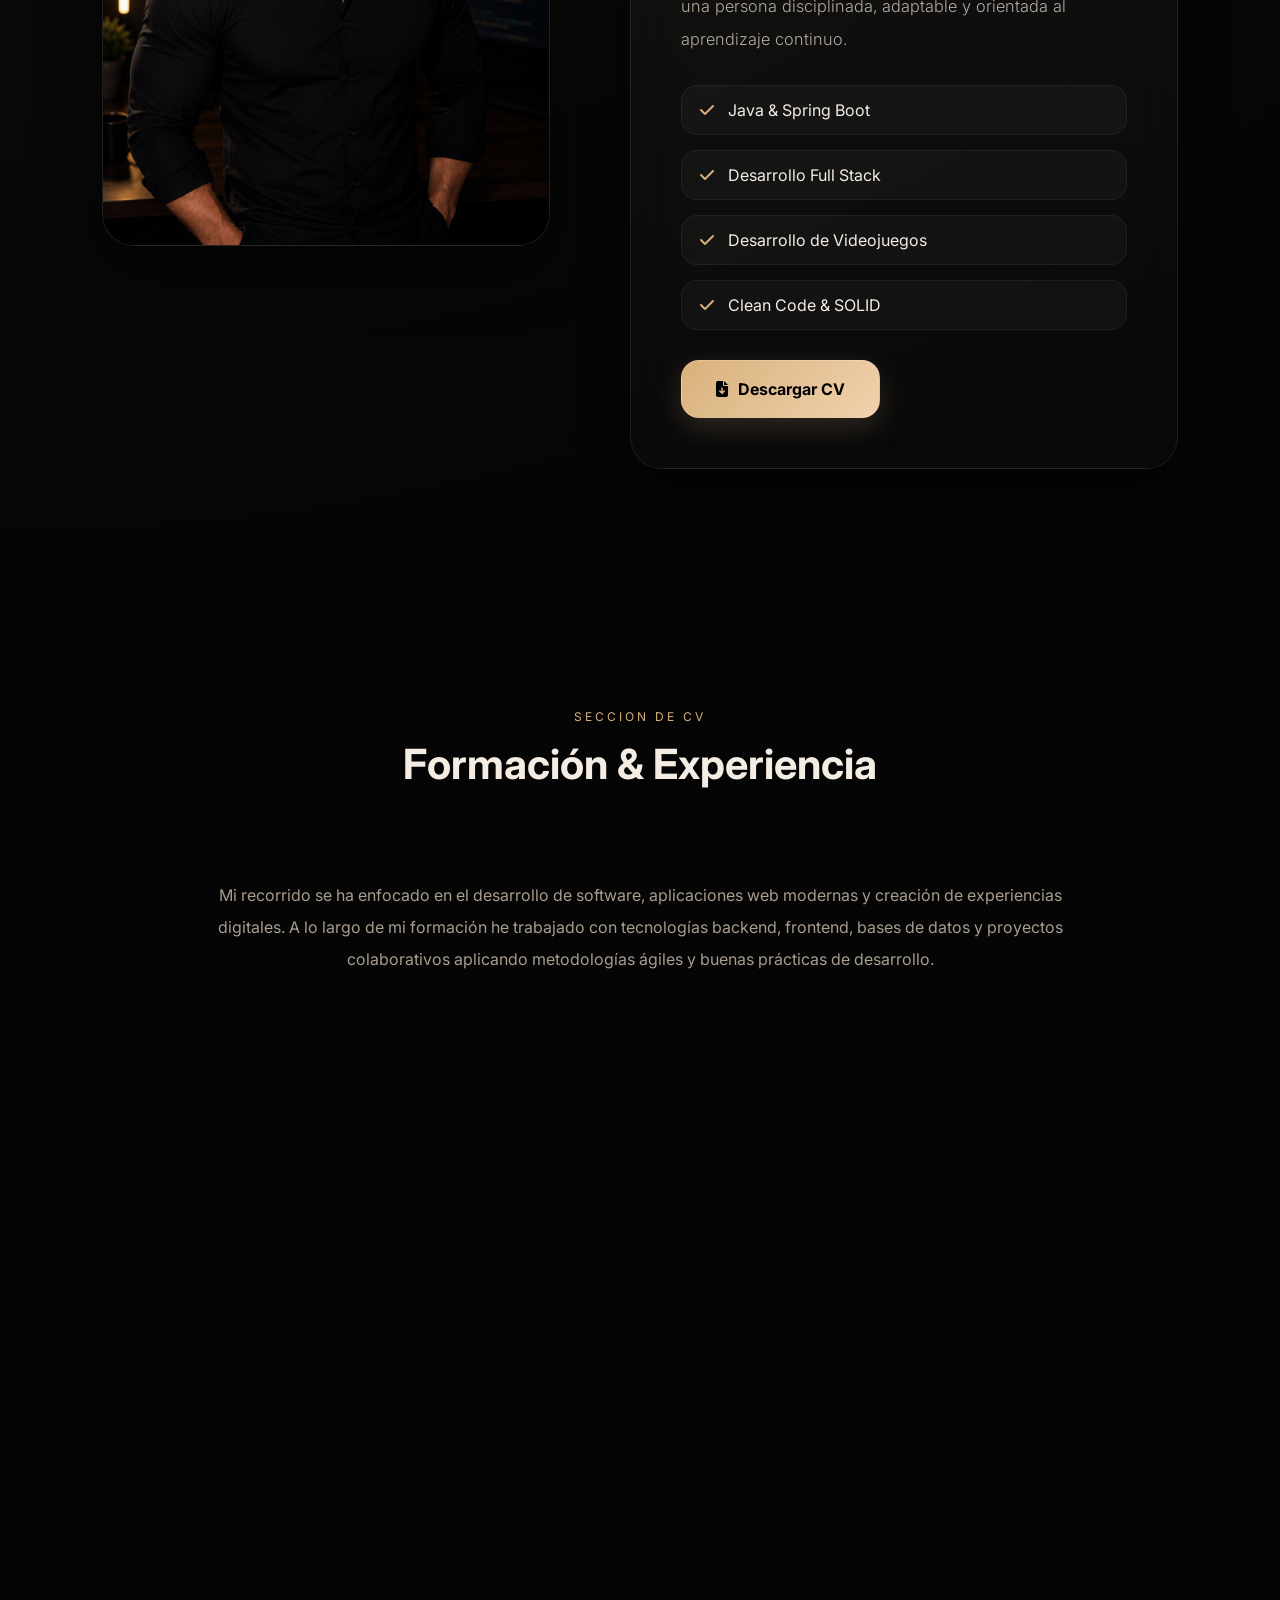
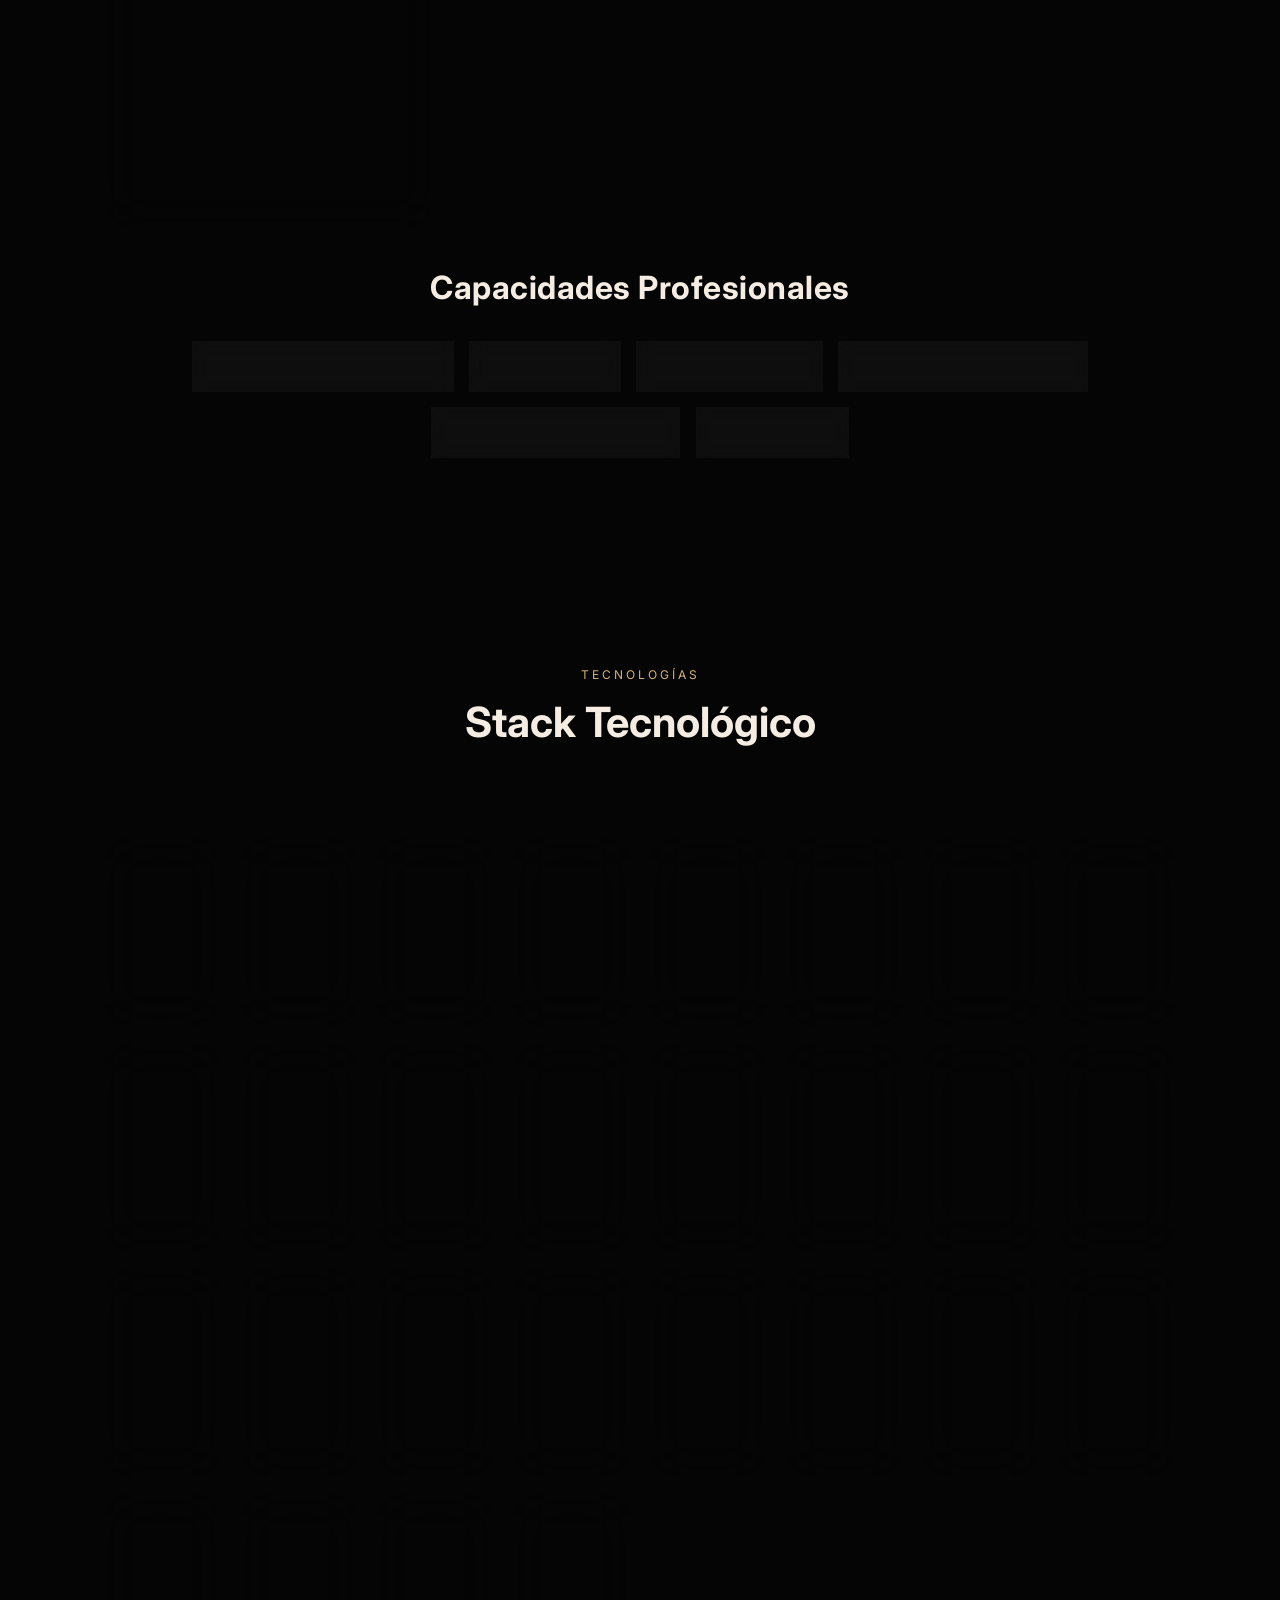
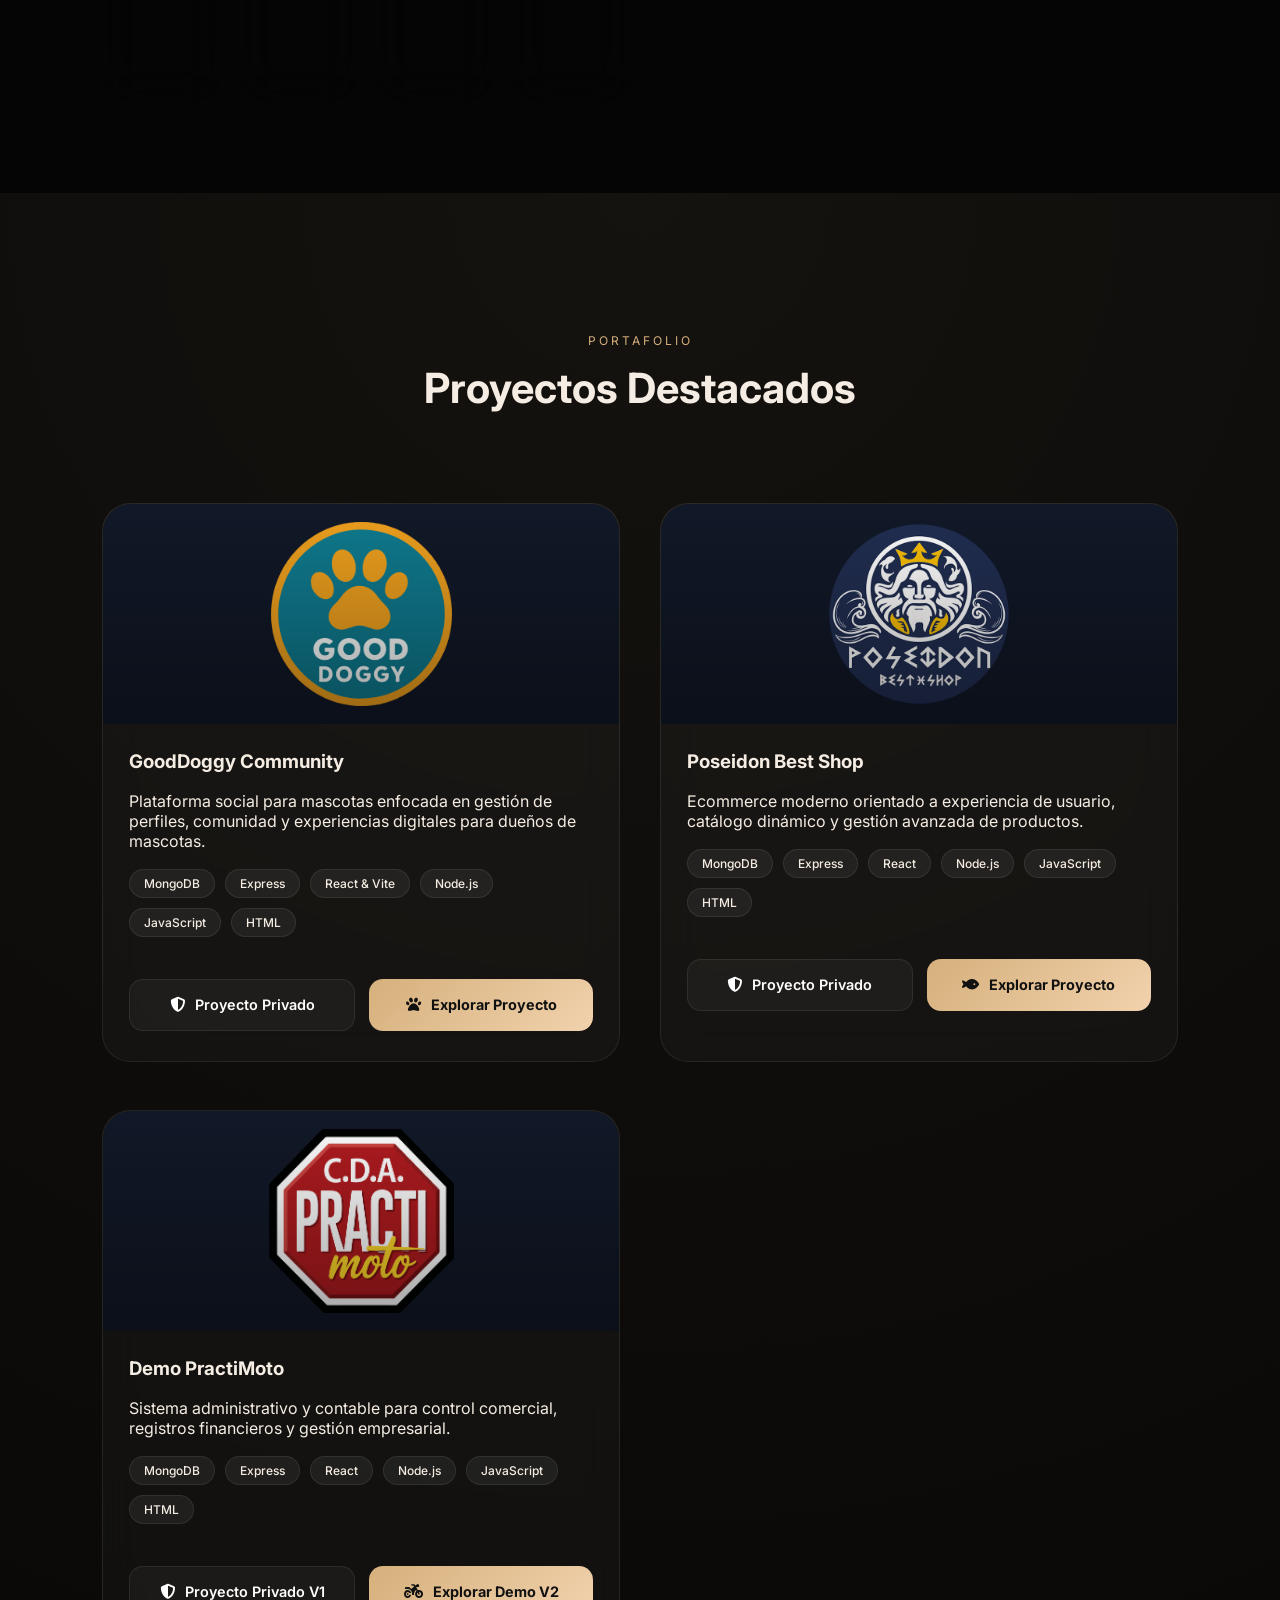
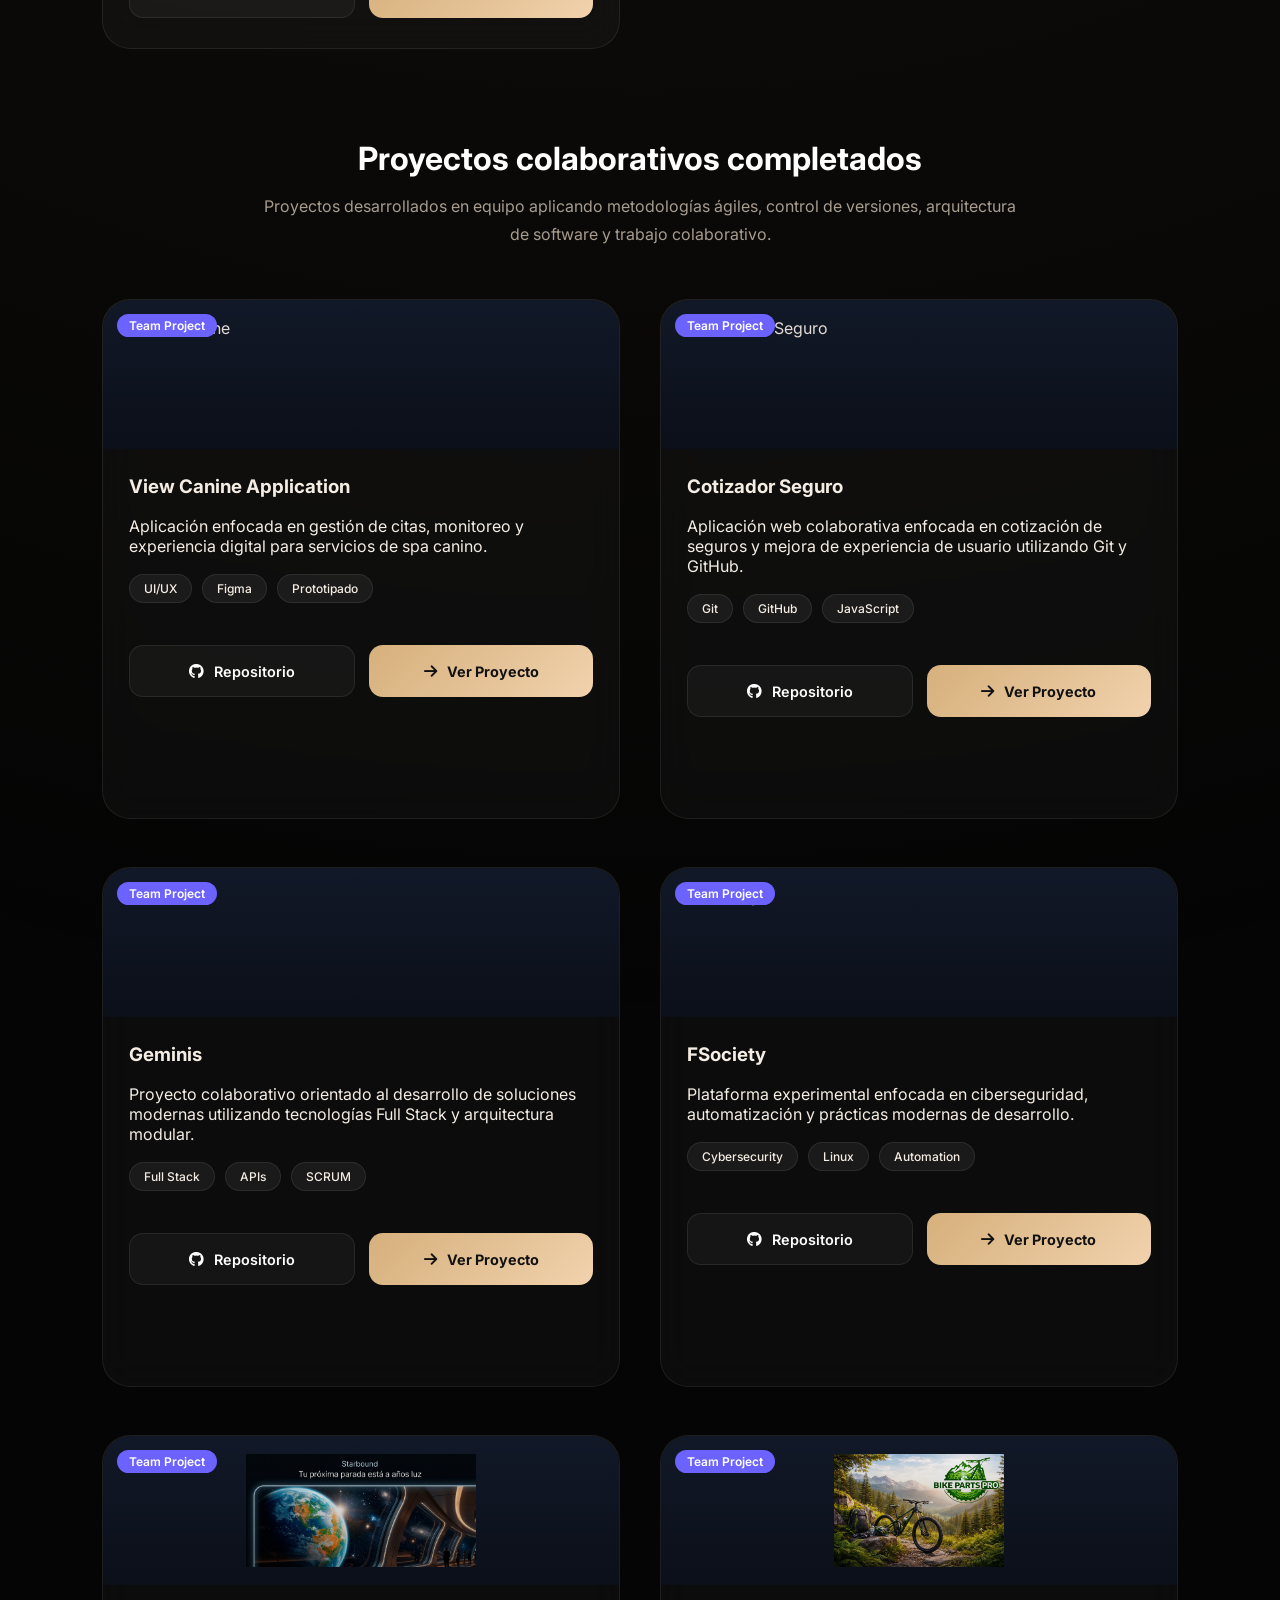
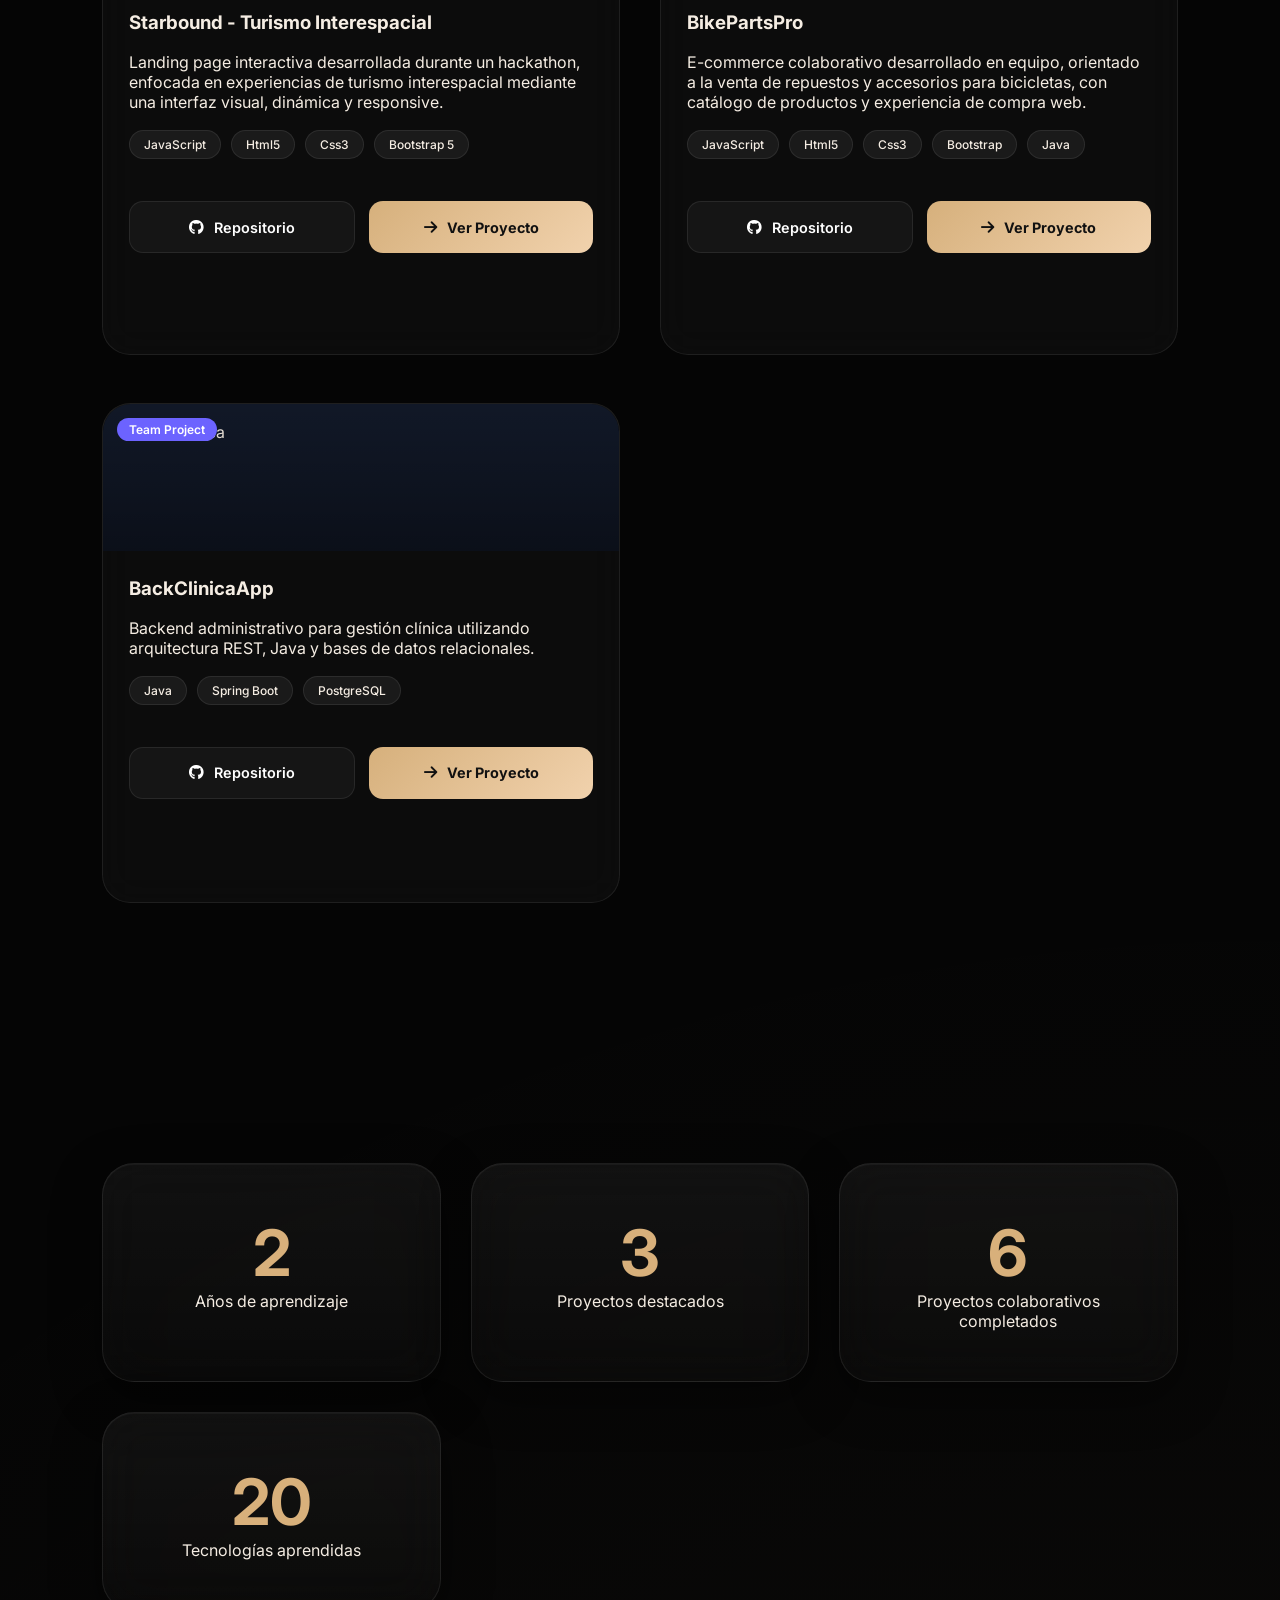
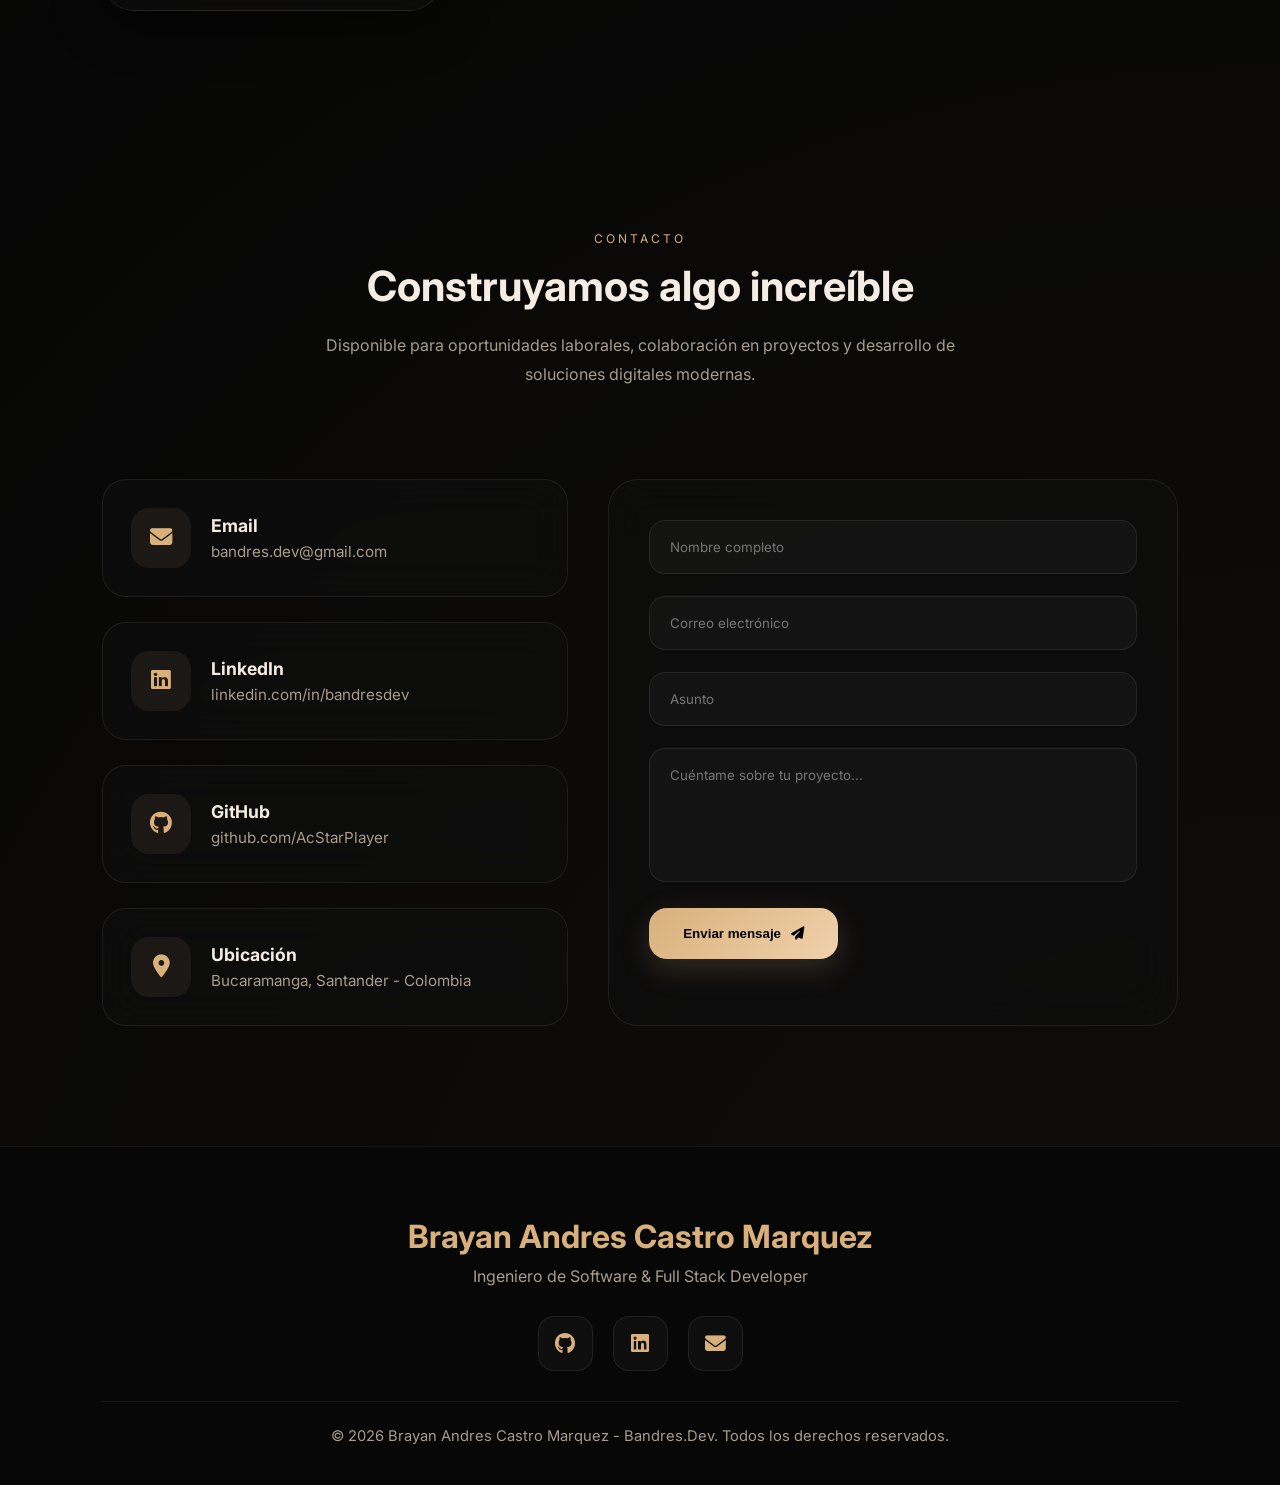
==== commit c240f0bb: "Actualizacion Cda DEMO 1.1" ====
--- a/index.html
+++ b/index.html
@@ -695,7 +695,7 @@
 
             <div class="project-content">
 
-                <h3>PractiMoto</h3>
+                <h3>Demo PractiMoto</h3>
 
                 <p>
                     Sistema administrativo y contable
@@ -722,7 +722,7 @@
                     >
 
                         <i class="fa-solid fa-shield-halved"></i>
-                        Proyecto Privado
+                        Proyecto Privado V1
 
                     </a>
 
@@ -733,7 +733,7 @@
                         rel="noopener noreferrer"
                     >
                         <i class="fa-solid fa-motorcycle"></i>
-                        Explorar Demo
+                        Explorar Demo V2
                     </a>
 
                 </div>
